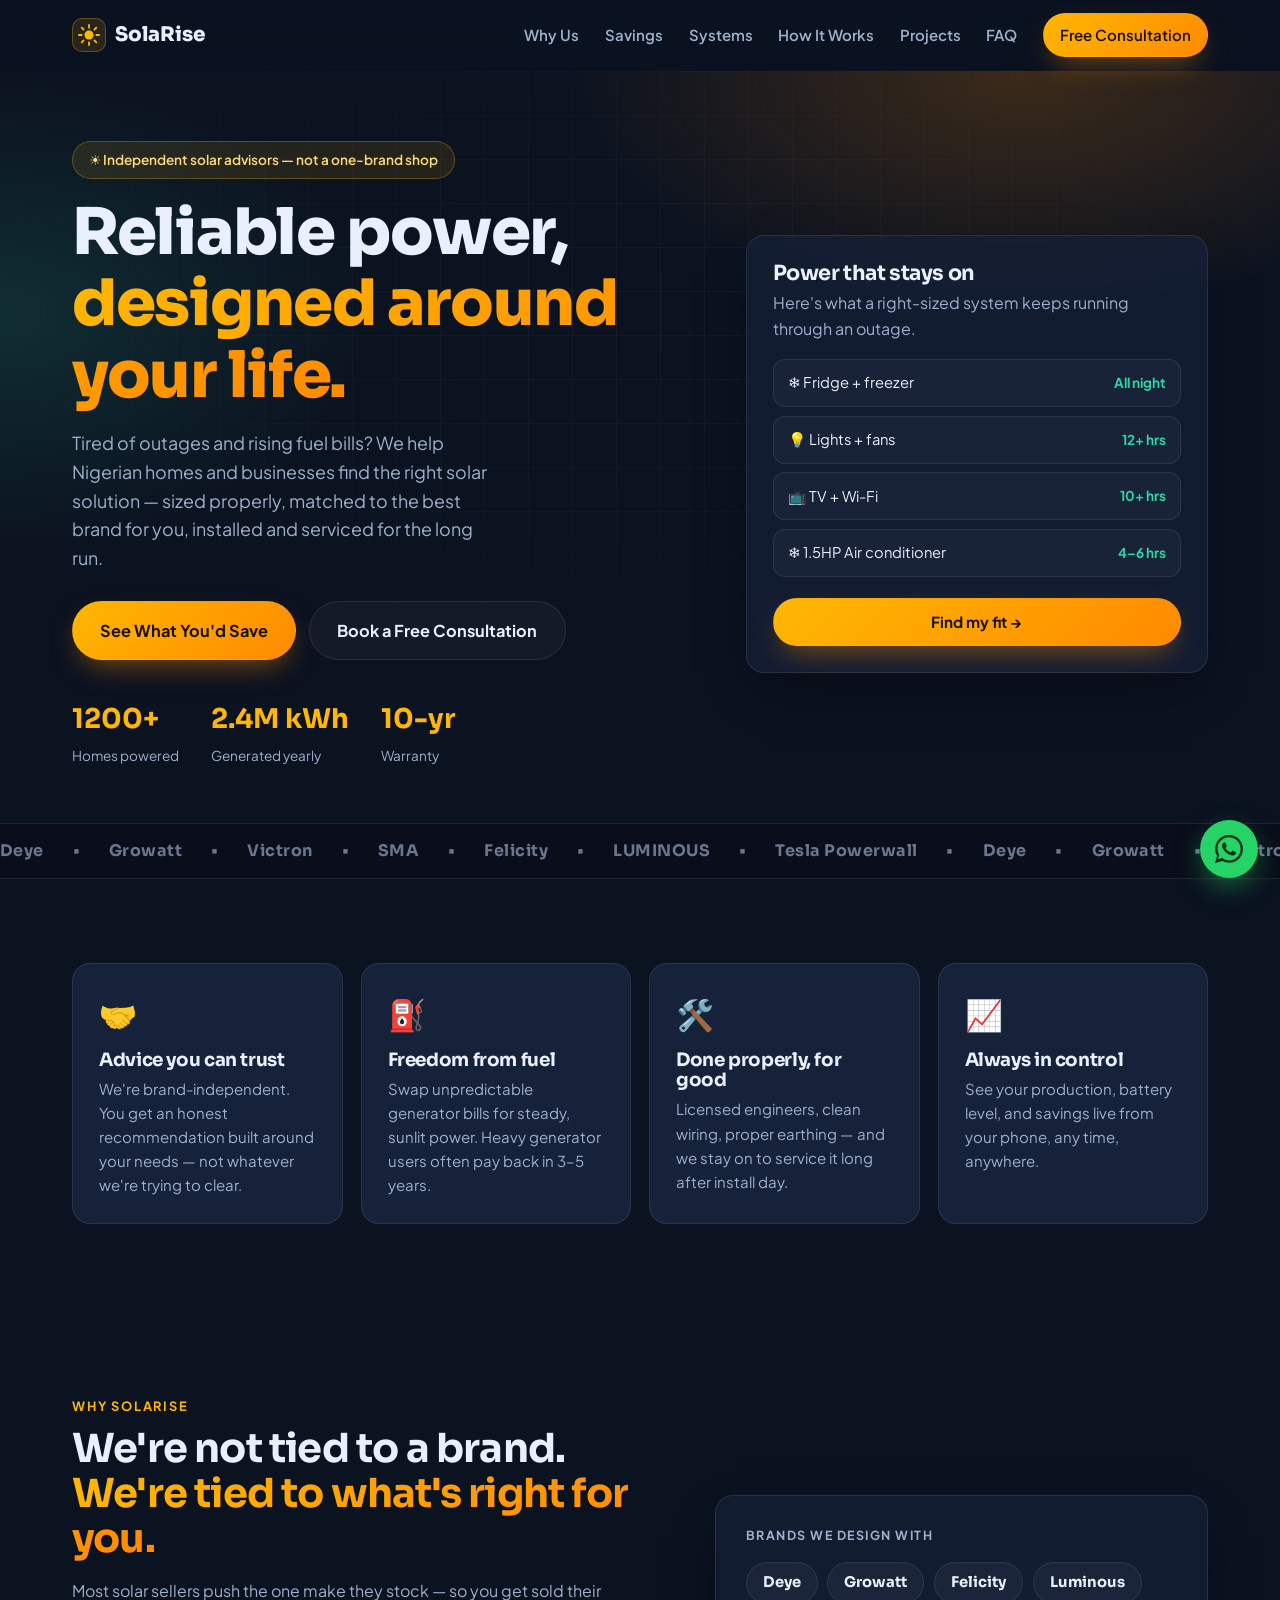
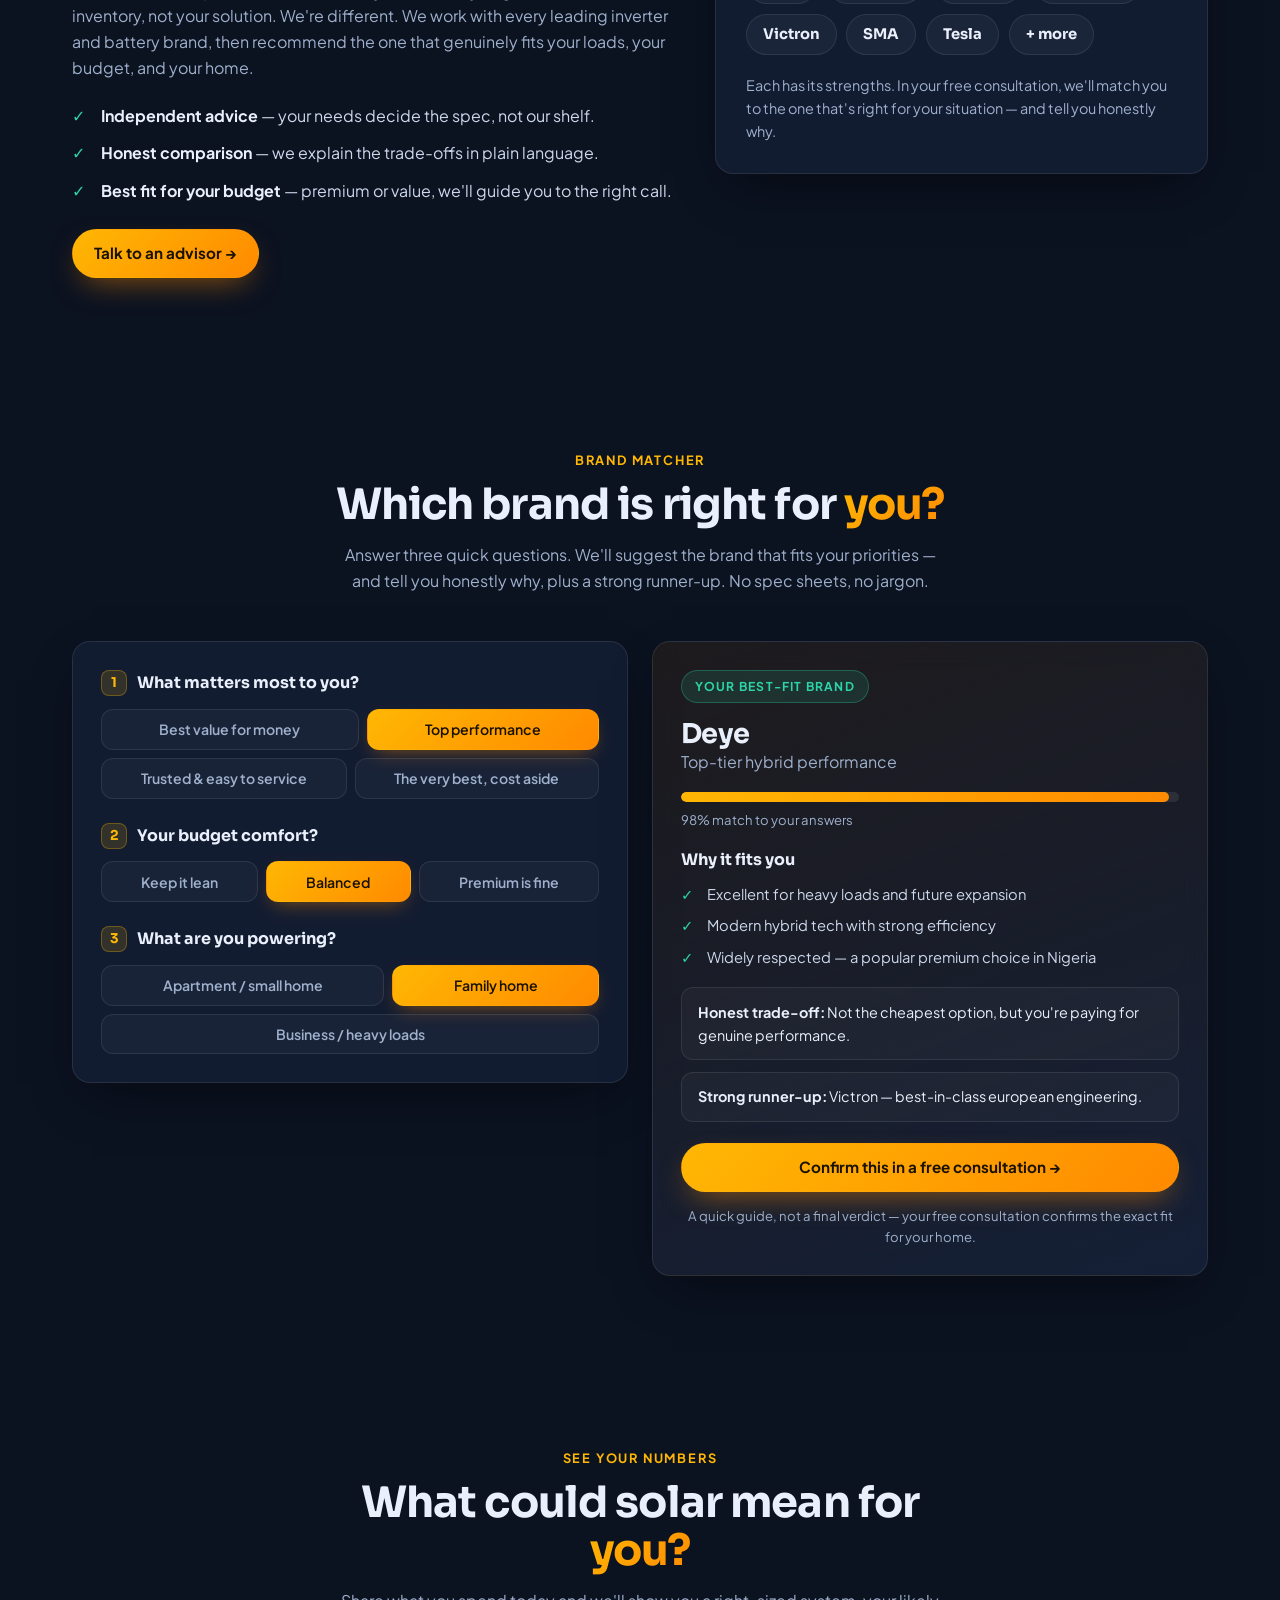
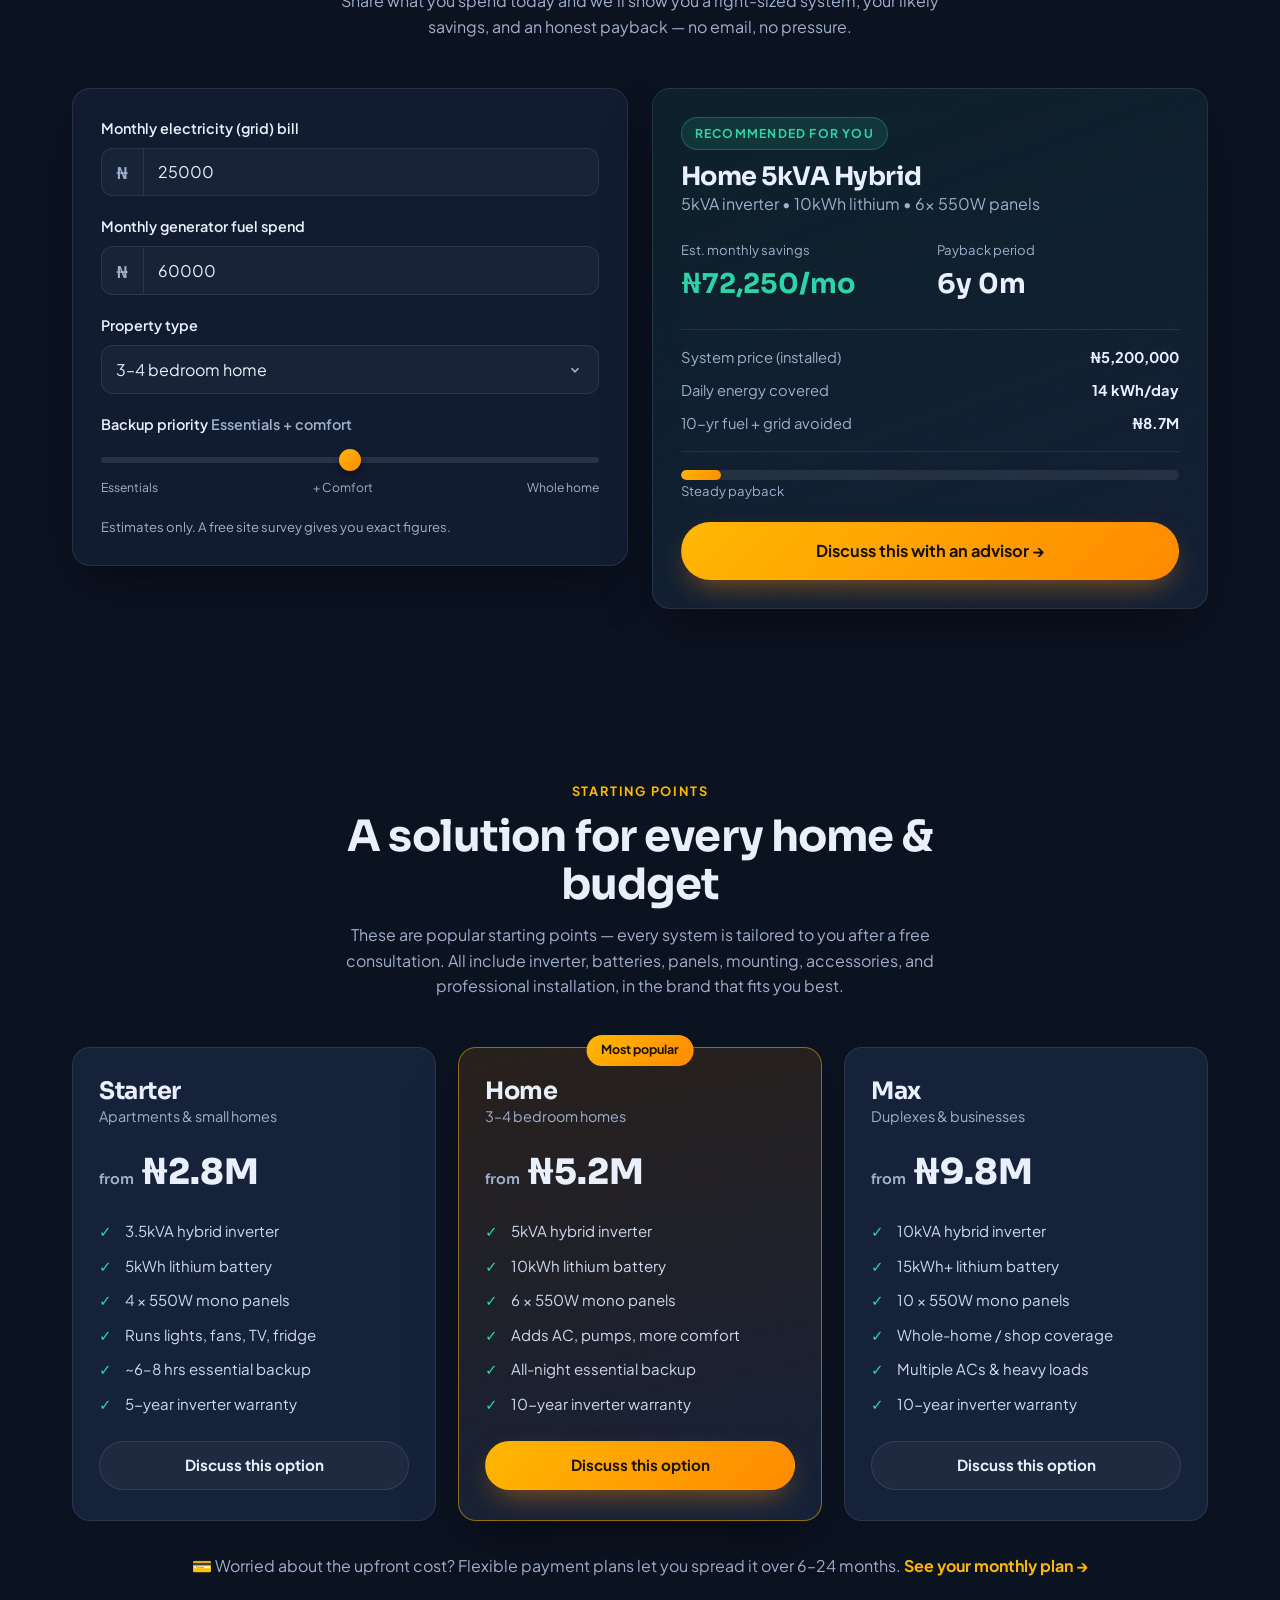
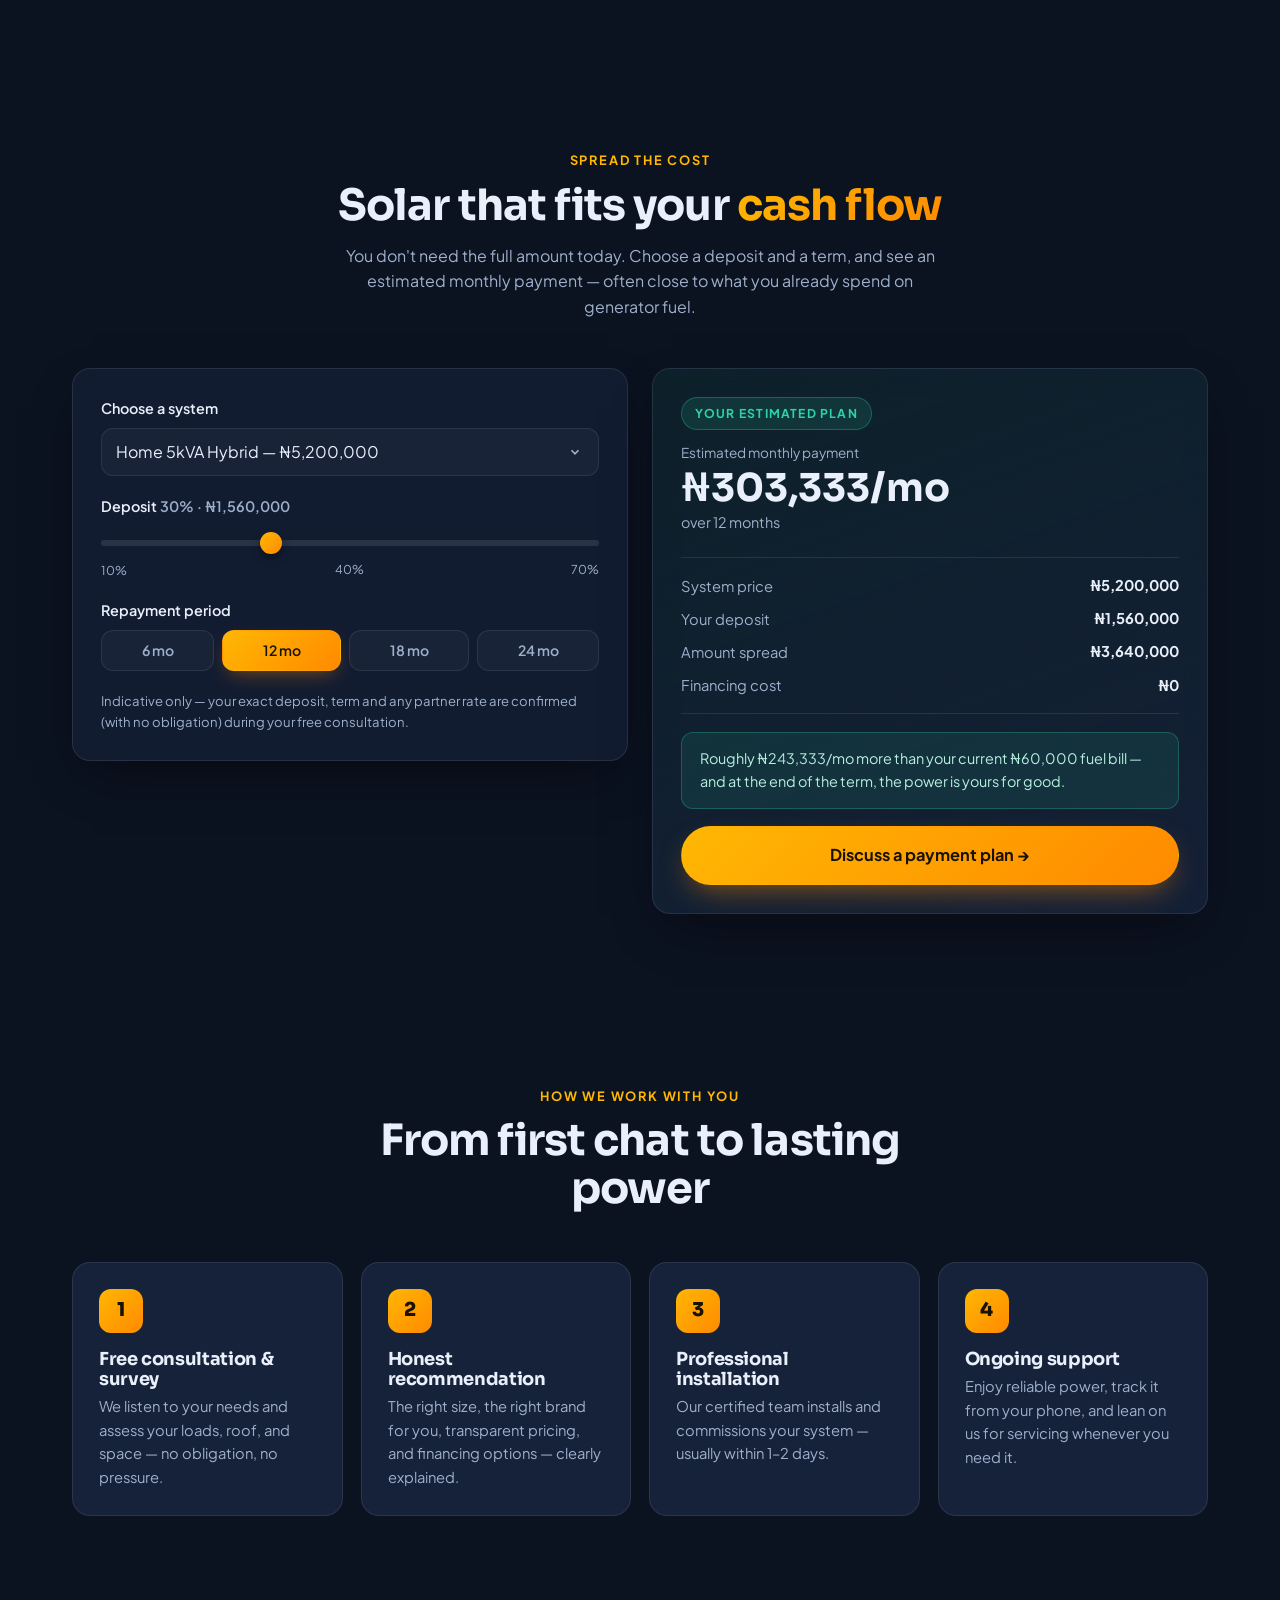
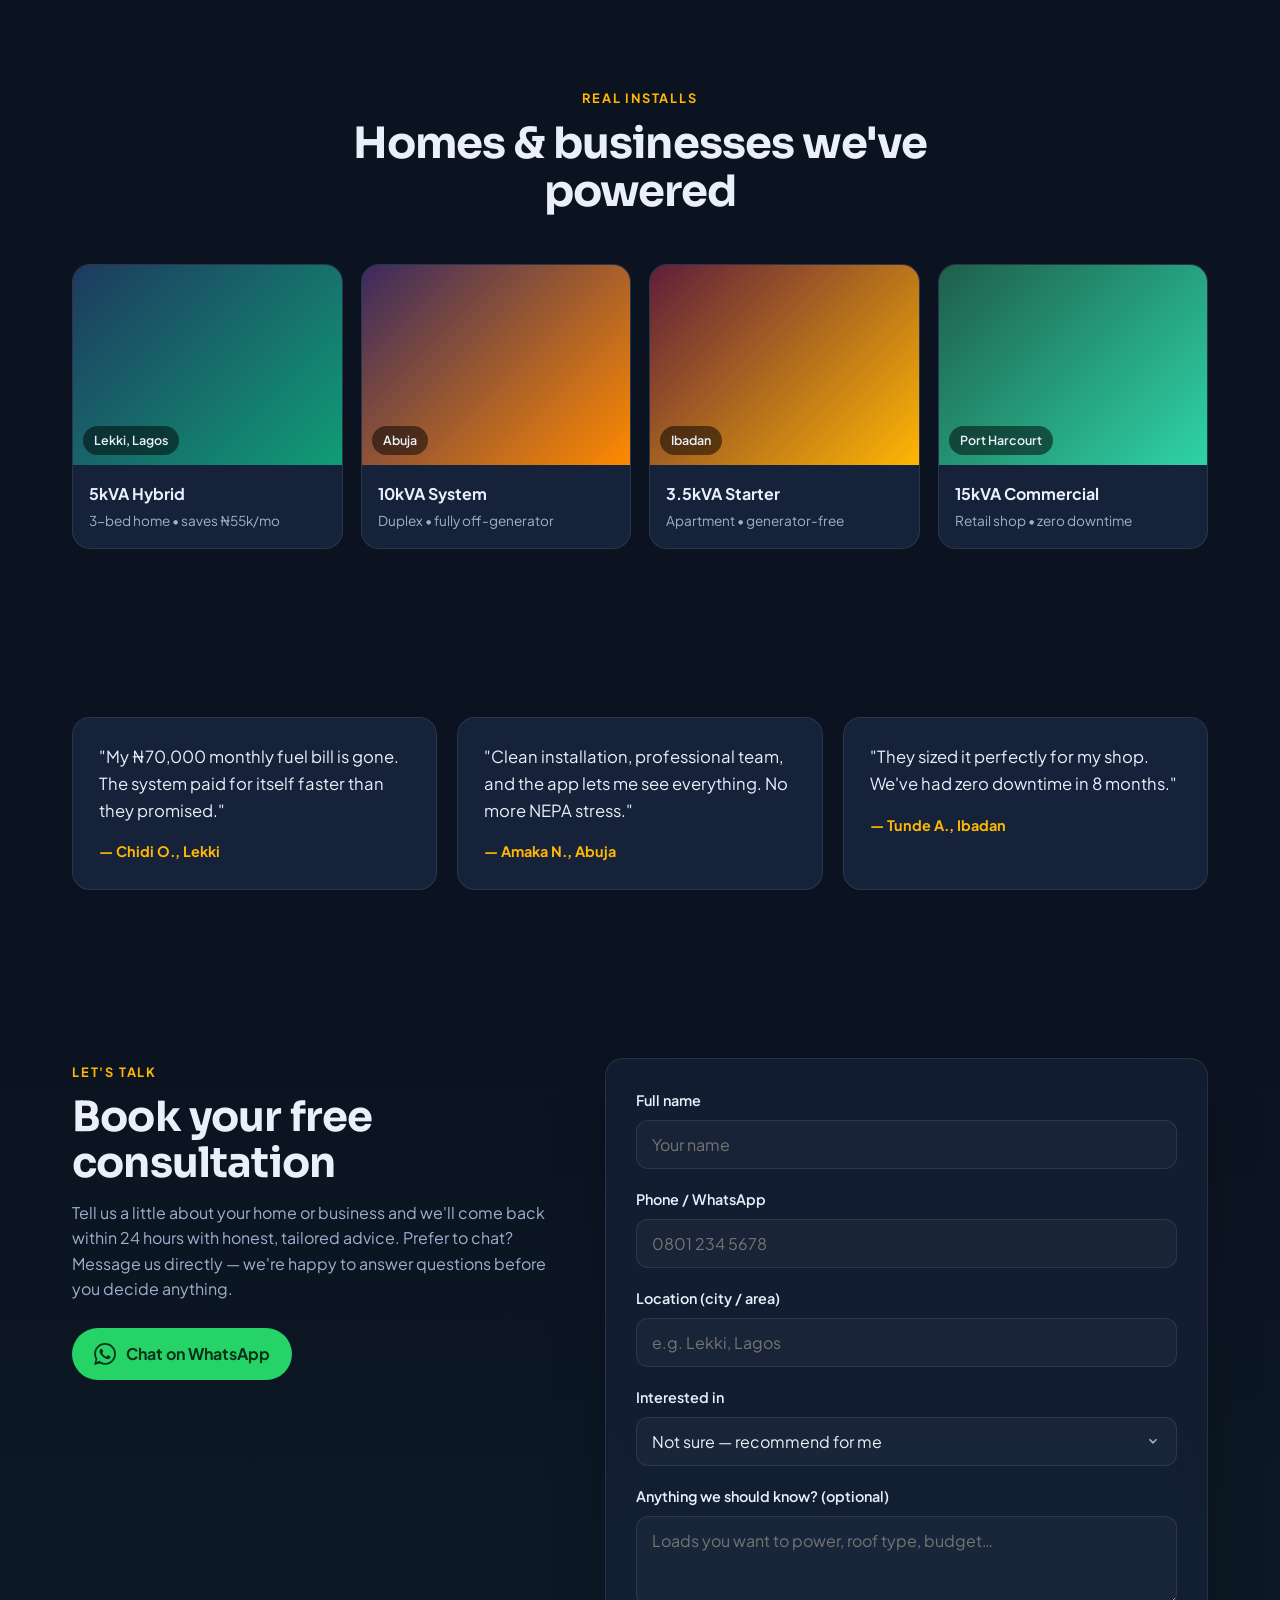
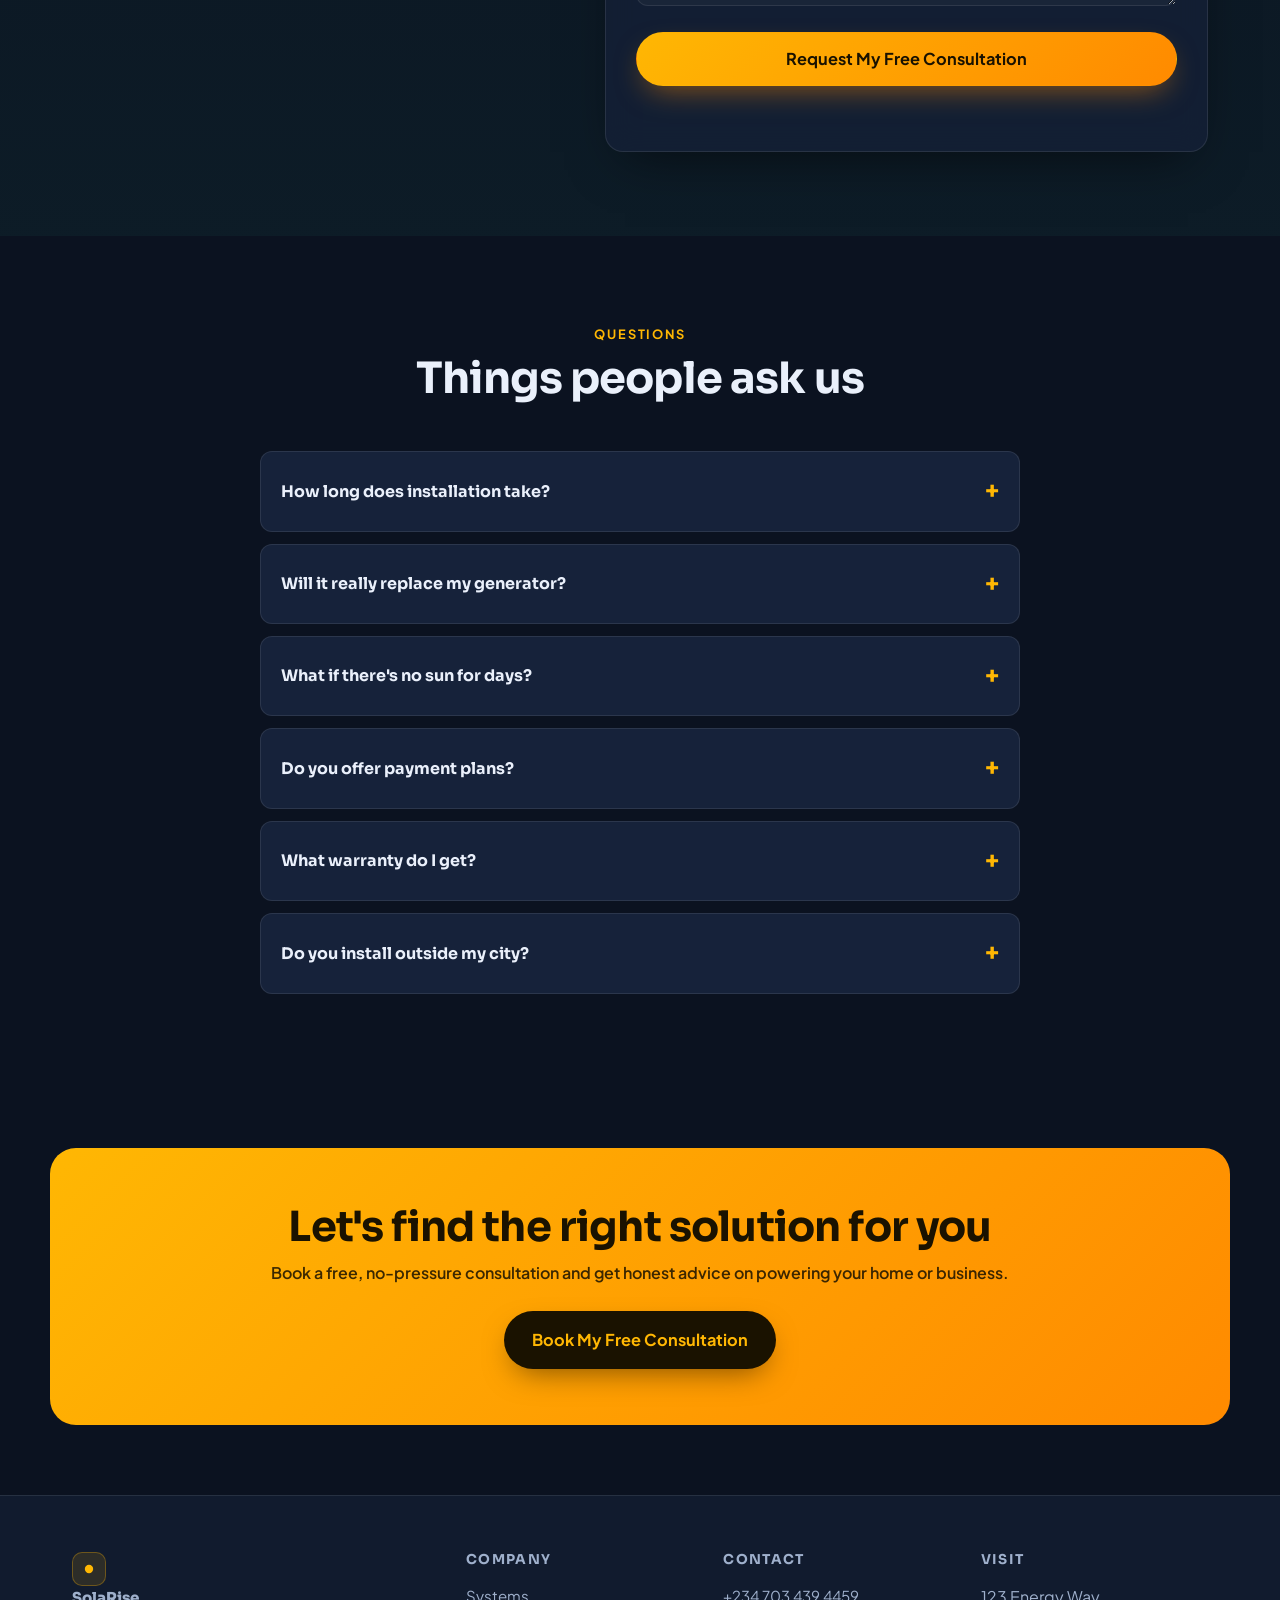
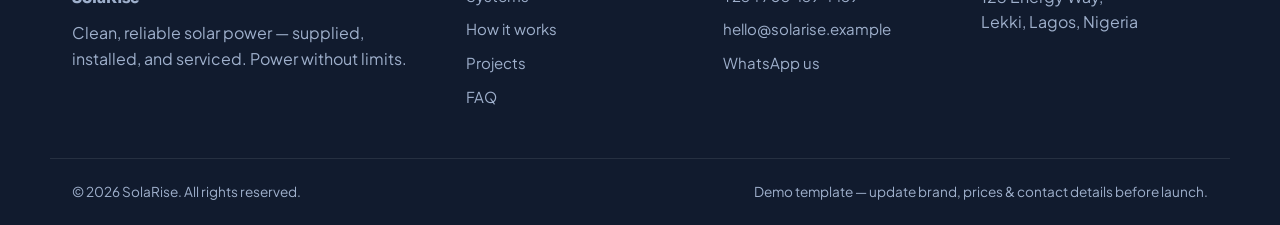
==== index.html @ ced0a7d1 "Initial commit: SolaRise solar inverter website Multi-brand advisor-style site for a Nigerian solar " ====
<!DOCTYPE html>
<html lang="en">
<head>
  <meta charset="UTF-8" />
  <meta name="viewport" content="width=device-width, initial-scale=1.0" />

  <!-- ============ SEO ============ -->
  <title>SolaRise — Solar Inverter Solutions & Installation in Nigeria</title>
  <meta name="description" content="Independent solar advisors for Nigerian homes & businesses. We match you to the right inverter brand, size it properly, install it, and service it — so you escape outages and rising fuel bills. Free consultation." />
  <meta name="keywords" content="solar inverter Nigeria, solar installation Lagos, hybrid inverter, solar for home Nigeria, generator alternative, Deye, Growatt, Felicity, solar battery Nigeria" />
  <meta name="author" content="SolaRise" />
  <meta name="robots" content="index, follow" />
  <meta name="theme-color" content="#0b1220" />
  <!-- Update this to your real domain once you deploy -->
  <link rel="canonical" href="https://solarisee.netlify.app/" />

  <!-- ============ FAVICON ============ -->
  <link rel="icon" href="assets/favicon.svg" type="image/svg+xml" />
  <link rel="apple-touch-icon" href="assets/favicon.svg" />

  <!-- ============ OPEN GRAPH (WhatsApp / Facebook / LinkedIn) ============ -->
  <meta property="og:type" content="website" />
  <meta property="og:site_name" content="SolaRise" />
  <meta property="og:title" content="SolaRise — Reliable Solar Power, Designed Around You" />
  <meta property="og:description" content="Escape outages and rising fuel bills. Independent solar advisors who match your home or business to the right inverter — installed and serviced. Book a free consultation." />
  <meta property="og:url" content="https://solarisee.netlify.app/" />
  <meta property="og:image" content="https://solarisee.netlify.app/assets/og-image.png" />
  <meta property="og:image:width" content="1200" />
  <meta property="og:image:height" content="630" />
  <meta property="og:locale" content="en_NG" />

  <!-- ============ TWITTER / X ============ -->
  <meta name="twitter:card" content="summary_large_image" />
  <meta name="twitter:title" content="SolaRise — Reliable Solar Power, Designed Around You" />
  <meta name="twitter:description" content="Independent solar advisors for Nigerian homes & businesses. The right brand, sized properly, installed and serviced." />
  <meta name="twitter:image" content="https://solarisee.netlify.app/assets/og-image.png" />

  <link rel="preconnect" href="https://fonts.googleapis.com" />
  <link rel="preconnect" href="https://fonts.gstatic.com" crossorigin />
  <link href="https://fonts.googleapis.com/css2?family=Plus+Jakarta+Sans:wght@400;500;600;700;800&family=Sora:wght@600;700;800&display=swap" rel="stylesheet" />
  <link rel="stylesheet" href="assets/styles.css" />
</head>
<body>
  <!-- ============ NAV ============ -->
  <header class="nav" id="nav">
    <div class="container nav__inner">
      <a href="#home" class="brand">
        <span class="brand__mark" aria-hidden="true">
          <svg viewBox="0 0 24 24" width="22" height="22" fill="none"><circle cx="12" cy="12" r="5" fill="#ffb703"/><g stroke="#ffb703" stroke-width="2" stroke-linecap="round"><path d="M12 1v3M12 20v3M1 12h3M20 12h3M4 4l2 2M18 18l2 2M20 4l-2 2M6 18l-2 2"/></g></svg>
        </span>
        SolaRise
      </a>
      <nav class="nav__links" id="navLinks">
        <a href="#why">Why Us</a>
        <a href="#calculator">Savings</a>
        <a href="#systems">Systems</a>
        <a href="#how">How It Works</a>
        <a href="#projects">Projects</a>
        <a href="#faq">FAQ</a>
        <a href="#quote" class="btn btn--sm btn--primary">Free Consultation</a>
      </nav>
      <button class="nav__toggle" id="navToggle" aria-label="Open menu">
        <span></span><span></span><span></span>
      </button>
    </div>
  </header>

  <!-- ============ HERO ============ -->
  <section class="hero" id="home">
    <div class="hero__bg" aria-hidden="true"></div>
    <div class="container hero__inner">
      <div class="hero__copy">
        <span class="pill">☀️ Independent solar advisors — not a one-brand shop</span>
        <h1>Reliable power, <span class="grad">designed around your life.</span></h1>
        <p class="lede">Tired of outages and rising fuel bills? We help Nigerian homes and businesses find the right solar solution — sized properly, matched to the best brand for you, installed and serviced for the long run.</p>
        <div class="hero__cta">
          <a href="#calculator" class="btn btn--primary btn--lg">See What You'd Save</a>
          <a href="#quote" class="btn btn--ghost btn--lg">Book a Free Consultation</a>
        </div>
        <div class="hero__trust">
          <div><strong data-count="1200" data-suffix="+">0</strong><span>Homes powered</span></div>
          <div><strong data-count="2.4" data-suffix="M kWh" data-decimals="1">0</strong><span>Generated yearly</span></div>
          <div><strong data-count="10" data-suffix="-yr">0</strong><span>Warranty</span></div>
        </div>
      </div>
      <div class="hero__card glass">
        <h3>Power that stays on</h3>
        <p class="muted">Here's what a right-sized system keeps running through an outage.</p>
        <div class="backup">
          <div class="backup__row"><span>❄️ Fridge + freezer</span><span class="ok">All night</span></div>
          <div class="backup__row"><span>💡 Lights + fans</span><span class="ok">12+ hrs</span></div>
          <div class="backup__row"><span>📺 TV + Wi-Fi</span><span class="ok">10+ hrs</span></div>
          <div class="backup__row"><span>❄️ 1.5HP Air conditioner</span><span class="ok">4–6 hrs</span></div>
        </div>
        <a href="#calculator" class="btn btn--primary btn--block">Find my fit →</a>
      </div>
    </div>
    <div class="marquee" aria-hidden="true">
      <div class="marquee__track">
        <span>Deye</span><span>•</span><span>Growatt</span><span>•</span><span>Victron</span><span>•</span><span>SMA</span><span>•</span><span>Felicity</span><span>•</span><span>LUMINOUS</span><span>•</span><span>Tesla Powerwall</span><span>•</span>
        <span>Deye</span><span>•</span><span>Growatt</span><span>•</span><span>Victron</span><span>•</span><span>SMA</span><span>•</span><span>Felicity</span><span>•</span><span>LUMINOUS</span><span>•</span><span>Tesla Powerwall</span><span>•</span>
      </div>
    </div>
  </section>

  <!-- ============ VALUE PROPS ============ -->
  <section class="section value">
    <div class="container grid-4">
      <div class="vcard"><div class="vcard__ic">🤝</div><h3>Advice you can trust</h3><p>We're brand-independent. You get an honest recommendation built around your needs — not whatever we're trying to clear.</p></div>
      <div class="vcard"><div class="vcard__ic">⛽</div><h3>Freedom from fuel</h3><p>Swap unpredictable generator bills for steady, sunlit power. Heavy generator users often pay back in 3–5 years.</p></div>
      <div class="vcard"><div class="vcard__ic">🛠️</div><h3>Done properly, for good</h3><p>Licensed engineers, clean wiring, proper earthing — and we stay on to service it long after install day.</p></div>
      <div class="vcard"><div class="vcard__ic">📈</div><h3>Always in control</h3><p>See your production, battery level, and savings live from your phone, any time, anywhere.</p></div>
    </div>
  </section>

  <!-- ============ MULTI-BRAND WEDGE ============ -->
  <section class="section wedge" id="why">
    <div class="container wedge__inner">
      <div class="wedge__copy">
        <span class="eyebrow">Why Solarise</span>
        <h2>We're not tied to a brand. <em>We're tied to what's right for you.</em></h2>
        <p>Most solar sellers push the one make they stock — so you get sold their inventory, not your solution. We're different. We work with every leading inverter and battery brand, then recommend the one that genuinely fits your loads, your budget, and your home.</p>
        <ul class="wedge__points">
          <li><b>Independent advice</b> — your needs decide the spec, not our shelf.</li>
          <li><b>Honest comparison</b> — we explain the trade-offs in plain language.</li>
          <li><b>Best fit for your budget</b> — premium or value, we'll guide you to the right call.</li>
        </ul>
        <a href="#quote" class="btn btn--primary">Talk to an advisor →</a>
      </div>
      <div class="wedge__brands glass">
        <p class="wedge__brands-label">Brands we design with</p>
        <div class="brand-chips">
          <span class="chip">Deye</span><span class="chip">Growatt</span><span class="chip">Felicity</span>
          <span class="chip">Luminous</span><span class="chip">Victron</span><span class="chip">SMA</span>
          <span class="chip">Tesla</span><span class="chip">+ more</span>
        </div>
        <p class="wedge__brands-note">Each has its strengths. In your free consultation, we'll match you to the one that's right for your situation — and tell you honestly why.</p>
      </div>
    </div>
  </section>

  <!-- ============ BRAND MATCHER ============ -->
  <section class="section matcher" id="matcher">
    <div class="container">
      <div class="section__head">
        <span class="eyebrow">Brand Matcher</span>
        <h2>Which brand is right for <em>you?</em></h2>
        <p>Answer three quick questions. We'll suggest the brand that fits your priorities — and tell you honestly why, plus a strong runner-up. No spec sheets, no jargon.</p>
      </div>

      <div class="matcher__grid">
        <form class="matcher__form glass" id="matcherForm">
          <div class="mq">
            <p class="mq__label"><span>1</span> What matters most to you?</p>
            <div class="mq__opts" data-q="priority">
              <button type="button" data-v="value">Best value for money</button>
              <button type="button" data-v="perf" class="is-active">Top performance</button>
              <button type="button" data-v="support">Trusted &amp; easy to service</button>
              <button type="button" data-v="premium">The very best, cost aside</button>
            </div>
          </div>

          <div class="mq">
            <p class="mq__label"><span>2</span> Your budget comfort?</p>
            <div class="mq__opts" data-q="budget">
              <button type="button" data-v="tight">Keep it lean</button>
              <button type="button" data-v="balanced" class="is-active">Balanced</button>
              <button type="button" data-v="premium">Premium is fine</button>
            </div>
          </div>

          <div class="mq">
            <p class="mq__label"><span>3</span> What are you powering?</p>
            <div class="mq__opts" data-q="use">
              <button type="button" data-v="apartment">Apartment / small home</button>
              <button type="button" data-v="home" class="is-active">Family home</button>
              <button type="button" data-v="business">Business / heavy loads</button>
            </div>
          </div>
        </form>

        <div class="matcher__result glass" id="matcherResult" aria-live="polite">
          <span class="result__pill">Your best-fit brand</span>
          <h3 id="mBrand">—</h3>
          <p class="muted" id="mTagline">—</p>

          <div class="match__meter"><div class="match__fill" id="mFill"></div></div>
          <p class="small muted" id="mMatchLabel">Match strength</p>

          <p class="match__why-h">Why it fits you</p>
          <ul class="match__why" id="mWhy"></ul>

          <div class="match__trade"><b>Honest trade-off:</b> <span id="mTrade">—</span></div>
          <div class="match__runner"><b>Strong runner-up:</b> <span id="mRunner">—</span></div>

          <a href="#quote" class="btn btn--primary btn--block" id="mCta">Confirm this in a free consultation →</a>
          <p class="small muted match__disc">A quick guide, not a final verdict — your free consultation confirms the exact fit for your home.</p>
        </div>
      </div>
    </div>
  </section>

  <!-- ============ CALCULATOR ============ -->
  <section class="section calc" id="calculator">
    <div class="container">
      <div class="section__head">
        <span class="eyebrow">See Your Numbers</span>
        <h2>What could solar mean for <em>you?</em></h2>
        <p>Share what you spend today and we'll show you a right-sized system, your likely savings, and an honest payback — no email, no pressure.</p>
      </div>

      <div class="calc__grid">
        <form class="calc__form glass" id="calcForm" novalidate>
          <div class="field">
            <label for="gridBill">Monthly electricity (grid) bill</label>
            <div class="input-money"><span>₦</span><input type="number" id="gridBill" inputmode="numeric" min="0" placeholder="25,000" value="25000" /></div>
          </div>
          <div class="field">
            <label for="fuelSpend">Monthly generator fuel spend</label>
            <div class="input-money"><span>₦</span><input type="number" id="fuelSpend" inputmode="numeric" min="0" placeholder="60,000" value="60000" /></div>
          </div>
          <div class="field">
            <label for="propType">Property type</label>
            <select id="propType">
              <option value="apartment">Apartment / Small home</option>
              <option value="house" selected>3–4 bedroom home</option>
              <option value="large">Large home / Duplex</option>
              <option value="business">Shop / Small business</option>
            </select>
          </div>
          <div class="field">
            <label for="backup">Backup priority <span class="muted" id="backupVal">Essentials + comfort</span></label>
            <input type="range" id="backup" min="1" max="3" value="2" step="1" />
            <div class="range-labels"><span>Essentials</span><span>+ Comfort</span><span>Whole home</span></div>
          </div>
          <p class="calc__note">Estimates only. A free site survey gives you exact figures.</p>
        </form>

        <div class="calc__result glass" id="calcResult" aria-live="polite">
          <div class="result__pill">Recommended for you</div>
          <h3 id="resName">Home 5kVA Hybrid</h3>
          <p class="muted" id="resSpec">5kVA inverter • 10kWh lithium • 6× 550W panels</p>

          <div class="result__big">
            <div>
              <span class="label">Est. monthly savings</span>
              <strong class="save" id="resSavings">₦0</strong>
            </div>
            <div>
              <span class="label">Payback period</span>
              <strong id="resPayback">—</strong>
            </div>
          </div>

          <div class="result__rows">
            <div><span>System price (installed)</span><b id="resPrice">₦0</b></div>
            <div><span>Daily energy covered</span><b id="resEnergy">0 kWh</b></div>
            <div><span>10-yr fuel + grid avoided</span><b id="resLifetime">₦0</b></div>
          </div>

          <div class="result__bar"><div class="result__fill" id="resBar"></div></div>
          <p class="muted small" id="resBarLabel">Payback timeline</p>

          <a href="#quote" class="btn btn--primary btn--block btn--lg" id="resCta">Discuss this with an advisor →</a>
        </div>
      </div>
    </div>
  </section>

  <!-- ============ SYSTEMS / PRODUCTS ============ -->
  <section class="section systems" id="systems">
    <div class="container">
      <div class="section__head">
        <span class="eyebrow">Starting Points</span>
        <h2>A solution for every home & budget</h2>
        <p>These are popular starting points — every system is tailored to you after a free consultation. All include inverter, batteries, panels, mounting, accessories, and professional installation, in the brand that fits you best.</p>
      </div>

      <div class="plans">
        <article class="plan">
          <h3>Starter</h3>
          <p class="plan__for">Apartments & small homes</p>
          <div class="plan__price"><span>from</span> ₦2.8M</div>
          <ul>
            <li>3.5kVA hybrid inverter</li>
            <li>5kWh lithium battery</li>
            <li>4 × 550W mono panels</li>
            <li>Runs lights, fans, TV, fridge</li>
            <li>~6–8 hrs essential backup</li>
            <li>5-year inverter warranty</li>
          </ul>
          <a href="#quote" class="btn btn--ghost btn--block">Discuss this option</a>
        </article>

        <article class="plan plan--featured">
          <span class="plan__tag">Most popular</span>
          <h3>Home</h3>
          <p class="plan__for">3–4 bedroom homes</p>
          <div class="plan__price"><span>from</span> ₦5.2M</div>
          <ul>
            <li>5kVA hybrid inverter</li>
            <li>10kWh lithium battery</li>
            <li>6 × 550W mono panels</li>
            <li>Adds AC, pumps, more comfort</li>
            <li>All-night essential backup</li>
            <li>10-year inverter warranty</li>
          </ul>
          <a href="#quote" class="btn btn--primary btn--block">Discuss this option</a>
        </article>

        <article class="plan">
          <h3>Max</h3>
          <p class="plan__for">Duplexes & businesses</p>
          <div class="plan__price"><span>from</span> ₦9.8M</div>
          <ul>
            <li>10kVA hybrid inverter</li>
            <li>15kWh+ lithium battery</li>
            <li>10 × 550W mono panels</li>
            <li>Whole-home / shop coverage</li>
            <li>Multiple ACs & heavy loads</li>
            <li>10-year inverter warranty</li>
          </ul>
          <a href="#quote" class="btn btn--ghost btn--block">Discuss this option</a>
        </article>
      </div>
      <p class="systems__finance">💳 Worried about the upfront cost? Flexible payment plans let you spread it over 6–24 months. <a href="#financing">See your monthly plan →</a></p>
    </div>
  </section>

  <!-- ============ FINANCING ============ -->
  <section class="section financing" id="financing">
    <div class="container">
      <div class="section__head">
        <span class="eyebrow">Spread The Cost</span>
        <h2>Solar that fits your <em>cash flow</em></h2>
        <p>You don't need the full amount today. Choose a deposit and a term, and see an estimated monthly payment — often close to what you already spend on generator fuel.</p>
      </div>

      <div class="fin__grid">
        <form class="fin__form glass" id="finForm">
          <div class="field">
            <label for="finSystem">Choose a system</label>
            <select id="finSystem"></select>
          </div>

          <div class="field">
            <label for="finDown">Deposit <span class="muted" id="finDownVal">30% · ₦0</span></label>
            <input type="range" id="finDown" min="10" max="70" value="30" step="5" />
            <div class="range-labels"><span>10%</span><span>40%</span><span>70%</span></div>
          </div>

          <div class="field">
            <label>Repayment period</label>
            <div class="mq__opts" id="finTenure" data-q="tenure">
              <button type="button" data-v="6">6 mo</button>
              <button type="button" data-v="12" class="is-active">12 mo</button>
              <button type="button" data-v="18">18 mo</button>
              <button type="button" data-v="24">24 mo</button>
            </div>
          </div>

          <p class="calc__note">Indicative only — your exact deposit, term and any partner rate are confirmed (with no obligation) during your free consultation.</p>
        </form>

        <div class="fin__result glass" id="finResult" aria-live="polite">
          <div class="result__pill">Your estimated plan</div>
          <div class="fin__big">
            <span class="label">Estimated monthly payment</span>
            <strong class="save" id="finMonthly">₦0</strong>
            <span class="muted" id="finTerm">over 12 months</span>
          </div>

          <div class="result__rows">
            <div><span>System price</span><b id="finPrice">₦0</b></div>
            <div><span>Your deposit</span><b id="finDeposit">₦0</b></div>
            <div><span>Amount spread</span><b id="finSpread">₦0</b></div>
            <div id="finInterestRow" hidden><span>Financing cost</span><b id="finInterest">₦0</b></div>
          </div>

          <div class="fin__compare" id="finCompare">Many customers find this is close to their current generator-fuel bill.</div>

          <a href="#quote" class="btn btn--primary btn--block btn--lg">Discuss a payment plan →</a>
        </div>
      </div>
    </div>
  </section>

  <!-- ============ HOW IT WORKS ============ -->
  <section class="section how" id="how">
    <div class="container">
      <div class="section__head">
        <span class="eyebrow">How We Work With You</span>
        <h2>From first chat to lasting power</h2>
      </div>
      <div class="steps">
        <div class="step"><span class="step__n">1</span><h3>Free consultation & survey</h3><p>We listen to your needs and assess your loads, roof, and space — no obligation, no pressure.</p></div>
        <div class="step"><span class="step__n">2</span><h3>Honest recommendation</h3><p>The right size, the right brand for you, transparent pricing, and financing options — clearly explained.</p></div>
        <div class="step"><span class="step__n">3</span><h3>Professional installation</h3><p>Our certified team installs and commissions your system — usually within 1–2 days.</p></div>
        <div class="step"><span class="step__n">4</span><h3>Ongoing support</h3><p>Enjoy reliable power, track it from your phone, and lean on us for servicing whenever you need it.</p></div>
      </div>
    </div>
  </section>

  <!-- ============ PROJECTS ============ -->
  <section class="section projects" id="projects">
    <div class="container">
      <div class="section__head">
        <span class="eyebrow">Real Installs</span>
        <h2>Homes & businesses we've powered</h2>
      </div>
      <div class="proj-grid">
        <figure class="proj"><div class="proj__img" data-label="Lekki, Lagos"></div><figcaption><b>5kVA Hybrid</b><span>3-bed home • saves ₦55k/mo</span></figcaption></figure>
        <figure class="proj"><div class="proj__img proj__img--2" data-label="Abuja"></div><figcaption><b>10kVA System</b><span>Duplex • fully off-generator</span></figcaption></figure>
        <figure class="proj"><div class="proj__img proj__img--3" data-label="Ibadan"></div><figcaption><b>3.5kVA Starter</b><span>Apartment • generator-free</span></figcaption></figure>
        <figure class="proj"><div class="proj__img proj__img--4" data-label="Port Harcourt"></div><figcaption><b>15kVA Commercial</b><span>Retail shop • zero downtime</span></figcaption></figure>
      </div>
    </div>
  </section>

  <!-- ============ TESTIMONIALS ============ -->
  <section class="section testi">
    <div class="container">
      <div class="testi__grid">
        <blockquote><p>"My ₦70,000 monthly fuel bill is gone. The system paid for itself faster than they promised."</p><footer>— Chidi O., Lekki</footer></blockquote>
        <blockquote><p>"Clean installation, professional team, and the app lets me see everything. No more NEPA stress."</p><footer>— Amaka N., Abuja</footer></blockquote>
        <blockquote><p>"They sized it perfectly for my shop. We've had zero downtime in 8 months."</p><footer>— Tunde A., Ibadan</footer></blockquote>
      </div>
    </div>
  </section>

  <!-- ============ QUOTE / LEAD FORM ============ -->
  <section class="section quote" id="quote">
    <div class="container quote__inner">
      <div class="quote__copy">
        <span class="eyebrow">Let's Talk</span>
        <h2>Book your free consultation</h2>
        <p>Tell us a little about your home or business and we'll come back within 24 hours with honest, tailored advice. Prefer to chat? Message us directly — we're happy to answer questions before you decide anything.</p>
        <a class="wa" id="waLink" href="#" target="_blank" rel="noopener">
          <svg viewBox="0 0 24 24" width="22" height="22" fill="currentColor"><path d="M.057 24l1.687-6.163a11.867 11.867 0 01-1.587-5.945C.16 5.335 5.495 0 12.05 0a11.82 11.82 0 018.413 3.488 11.82 11.82 0 013.48 8.414c-.003 6.557-5.338 11.892-11.893 11.892a11.9 11.9 0 01-5.688-1.448L.057 24zm6.597-3.807c1.676.995 3.276 1.591 5.392 1.592 5.448 0 9.886-4.434 9.889-9.885.002-5.462-4.415-9.89-9.881-9.892-5.452 0-9.887 4.434-9.889 9.884a9.86 9.86 0 001.515 5.26l-.999 3.648 3.984-1.607zm11.387-5.464c-.074-.124-.272-.198-.57-.347-.297-.149-1.758-.868-2.031-.967-.272-.099-.47-.149-.669.149-.198.297-.768.967-.941 1.165-.173.198-.347.223-.644.074-.297-.149-1.255-.462-2.39-1.475-.883-.788-1.48-1.761-1.653-2.059-.173-.297-.018-.458.13-.606.134-.133.297-.347.446-.521.151-.172.2-.296.3-.495.099-.198.05-.372-.025-.521-.075-.148-.669-1.611-.916-2.206-.242-.579-.487-.501-.669-.51l-.57-.01c-.198 0-.52.074-.792.372s-1.04 1.016-1.04 2.479 1.065 2.876 1.213 3.074c.149.198 2.095 3.2 5.076 4.487.709.306 1.263.489 1.694.626.712.226 1.36.194 1.872.118.571-.085 1.758-.719 2.006-1.413.248-.695.248-1.29.173-1.414z"/></svg>
          Chat on WhatsApp
        </a>
      </div>

      <form class="quote__form glass" id="quoteForm">
        <div class="field"><label for="qName">Full name</label><input type="text" id="qName" required placeholder="Your name" /></div>
        <div class="field"><label for="qPhone">Phone / WhatsApp</label><input type="tel" id="qPhone" required placeholder="0801 234 5678" /></div>
        <div class="field"><label for="qLocation">Location (city / area)</label><input type="text" id="qLocation" required placeholder="e.g. Lekki, Lagos" /></div>
        <div class="field"><label for="qSystem">Interested in</label>
          <select id="qSystem">
            <option>Not sure — recommend for me</option>
            <option>Starter (3.5kVA)</option>
            <option>Home (5kVA)</option>
            <option>Max (10kVA)</option>
            <option>Commercial / Business</option>
          </select>
        </div>
        <div class="field"><label for="qMsg">Anything we should know? (optional)</label><textarea id="qMsg" rows="3" placeholder="Loads you want to power, roof type, budget…"></textarea></div>
        <div class="hp" aria-hidden="true"><label for="qCompany">Company (leave blank)</label><input type="text" id="qCompany" name="_gotcha" tabindex="-1" autocomplete="off" /></div>
        <button type="submit" class="btn btn--primary btn--block btn--lg">Request My Free Consultation</button>
        <p class="form__status" id="formStatus" role="status"></p>
      </form>
    </div>
  </section>

  <!-- ============ FAQ ============ -->
  <section class="section faq" id="faq">
    <div class="container">
      <div class="section__head"><span class="eyebrow">Questions</span><h2>Things people ask us</h2></div>
      <div class="acc">
        <details><summary>How long does installation take?</summary><p>Most residential systems are installed and commissioned within 1–2 days after the survey and payment confirmation.</p></details>
        <details><summary>Will it really replace my generator?</summary><p>Yes. A correctly sized hybrid system runs your home day and night, charging batteries from the sun and topping up from grid when needed — no fuel required.</p></details>
        <details><summary>What if there's no sun for days?</summary><p>Hybrid inverters can also charge batteries from the grid, so you stay powered even during extended cloudy periods.</p></details>
        <details><summary>Do you offer payment plans?</summary><p>Yes — we offer flexible plans from 6 to 24 months. Ask during your survey and we'll tailor one to your budget.</p></details>
        <details><summary>What warranty do I get?</summary><p>Up to 10 years on inverters, 5–10 years on lithium batteries, and 25-year performance warranty on panels, depending on package.</p></details>
        <details><summary>Do you install outside my city?</summary><p>We cover major cities nationwide and can arrange installs in surrounding areas. Send your location and we'll confirm.</p></details>
      </div>
    </div>
  </section>

  <!-- ============ CTA BANNER ============ -->
  <section class="cta-banner">
    <div class="container cta-banner__inner">
      <h2>Let's find the right solution for you</h2>
      <p>Book a free, no-pressure consultation and get honest advice on powering your home or business.</p>
      <a href="#quote" class="btn btn--primary btn--lg">Book My Free Consultation</a>
    </div>
  </section>

  <!-- ============ FOOTER ============ -->
  <footer class="footer">
    <div class="container footer__grid">
      <div>
        <a href="#home" class="brand brand--footer">
          <span class="brand__mark"><svg viewBox="0 0 24 24" width="20" height="20" fill="none"><circle cx="12" cy="12" r="5" fill="#ffb703"/></svg></span>
          SolaRise
        </a>
        <p class="muted">Clean, reliable solar power — supplied, installed, and serviced. Power without limits.</p>
      </div>
      <div><h4>Company</h4><a href="#systems">Systems</a><a href="#how">How it works</a><a href="#projects">Projects</a><a href="#faq">FAQ</a></div>
      <div><h4>Contact</h4><a href="tel:+2347034394459">+234 703 439 4459</a><a href="mailto:hello@solarise.example">hello@solarise.example</a><a id="waFooter" href="#" target="_blank" rel="noopener">WhatsApp us</a></div>
      <div><h4>Visit</h4><p class="muted">123 Energy Way,<br/>Lekki, Lagos, Nigeria</p></div>
    </div>
    <div class="container footer__bottom"><span>© <span id="year"></span> SolaRise. All rights reserved.</span><span class="muted">Demo template — update brand, prices & contact details before launch.</span></div>
  </footer>

  <!-- Floating WhatsApp -->
  <a class="wa-float" id="waFloat" href="#" target="_blank" rel="noopener" aria-label="Chat on WhatsApp">
    <svg viewBox="0 0 24 24" width="28" height="28" fill="currentColor"><path d="M.057 24l1.687-6.163a11.867 11.867 0 01-1.587-5.945C.16 5.335 5.495 0 12.05 0a11.82 11.82 0 018.413 3.488 11.82 11.82 0 013.48 8.414c-.003 6.557-5.338 11.892-11.893 11.892a11.9 11.9 0 01-5.688-1.448L.057 24zm6.597-3.807c1.676.995 3.276 1.591 5.392 1.592 5.448 0 9.886-4.434 9.889-9.885.002-5.462-4.415-9.89-9.881-9.892-5.452 0-9.887 4.434-9.889 9.884a9.86 9.86 0 001.515 5.26l-.999 3.648 3.984-1.607zm11.387-5.464c-.074-.124-.272-.198-.57-.347-.297-.149-1.758-.868-2.031-.967-.272-.099-.47-.149-.669.149-.198.297-.768.967-.941 1.165-.173.198-.347.223-.644.074-.297-.149-1.255-.462-2.39-1.475-.883-.788-1.48-1.761-1.653-2.059-.173-.297-.018-.458.13-.606.134-.133.297-.347.446-.521.151-.172.2-.296.3-.495.099-.198.05-.372-.025-.521-.075-.148-.669-1.611-.916-2.206-.242-.579-.487-.501-.669-.51l-.57-.01c-.198 0-.52.074-.792.372s-1.04 1.016-1.04 2.479 1.065 2.876 1.213 3.074c.149.198 2.095 3.2 5.076 4.487.709.306 1.263.489 1.694.626.712.226 1.36.194 1.872.118.571-.085 1.758-.719 2.006-1.413.248-.695.248-1.29.173-1.414z"/></svg>
  </a>

  <script src="assets/script.js"></script>
</body>
</html>
---- assets/styles.css ----
/* ============ TOKENS ============ */
:root {
  --navy: #0b1220;
  --navy-2: #111b2e;
  --card: #16223a;
  --ink: #eaf0fb;
  --muted: #9fb0cc;
  --line: rgba(255,255,255,.09);
  --amber: #ffb703;
  --amber-2: #ff8a00;
  --green: #2dd4a7;
  --green-deep: #0f9d76;
  --radius: 18px;
  --radius-sm: 12px;
  --shadow: 0 20px 50px -20px rgba(0,0,0,.6);
  --maxw: 1180px;
  --grad-warm: linear-gradient(135deg, var(--amber) 0%, var(--amber-2) 100%);
  --grad-cool: linear-gradient(135deg, var(--green) 0%, var(--green-deep) 100%);
  --font: "Plus Jakarta Sans", system-ui, -apple-system, sans-serif;
  --display: "Sora", var(--font);
}

* { box-sizing: border-box; margin: 0; padding: 0; }
html { scroll-behavior: smooth; }
body {
  font-family: var(--font);
  background: var(--navy);
  color: var(--ink);
  line-height: 1.6;
  -webkit-font-smoothing: antialiased;
  overflow-x: hidden;
}
a { color: inherit; text-decoration: none; }
img { max-width: 100%; display: block; }
.container { width: 100%; max-width: var(--maxw); margin: 0 auto; padding: 0 22px; }
.muted { color: var(--muted); }
.small { font-size: .82rem; }
.grad { background: var(--grad-warm); -webkit-background-clip: text; background-clip: text; color: transparent; }
.glass { background: rgba(22,34,58,.7); border: 1px solid var(--line); backdrop-filter: blur(14px); }

h1, h2, h3, h4 { font-family: var(--display); line-height: 1.12; letter-spacing: -.02em; }

/* ============ BUTTONS ============ */
.btn {
  display: inline-flex; align-items: center; justify-content: center; gap: .5rem;
  font-weight: 700; font-family: var(--font); cursor: pointer;
  border: 1px solid transparent; border-radius: 999px;
  padding: .7rem 1.3rem; font-size: .95rem; transition: transform .15s ease, box-shadow .2s ease, background .2s ease;
}
.btn:hover { transform: translateY(-2px); }
.btn--primary { background: var(--grad-warm); color: #1a1200; box-shadow: 0 12px 30px -10px rgba(255,138,0,.55); }
.btn--ghost { background: rgba(255,255,255,.04); color: var(--ink); border-color: var(--line); }
.btn--ghost:hover { background: rgba(255,255,255,.08); }
.btn--lg { padding: .95rem 1.7rem; font-size: 1.02rem; }
.btn--sm { padding: .55rem 1rem; font-size: .88rem; }
.btn--block { width: 100%; }

/* ============ NAV ============ */
.nav { position: sticky; top: 0; z-index: 50; background: rgba(11,18,32,.72); backdrop-filter: blur(14px); border-bottom: 1px solid transparent; transition: border-color .3s, background .3s; }
.nav.scrolled { border-color: var(--line); background: rgba(11,18,32,.92); }
.nav__inner { display: flex; align-items: center; justify-content: space-between; height: 70px; }
.brand { display: flex; align-items: center; gap: .55rem; font-family: var(--display); font-weight: 800; font-size: 1.25rem; }
.brand__mark { display: grid; place-items: center; width: 34px; height: 34px; border-radius: 10px; background: rgba(255,183,3,.12); border: 1px solid rgba(255,183,3,.3); }
.nav__links { display: flex; align-items: center; gap: 1.6rem; }
.nav__links a { font-weight: 600; font-size: .94rem; color: var(--muted); transition: color .2s; }
.nav__links a:hover { color: var(--ink); }
.nav__links a.btn { color: #1a1200; }
.nav__toggle { display: none; flex-direction: column; gap: 5px; background: none; border: 0; cursor: pointer; padding: 8px; }
.nav__toggle span { width: 24px; height: 2px; background: var(--ink); border-radius: 2px; transition: .25s; }
.nav__toggle.open span:nth-child(1) { transform: translateY(7px) rotate(45deg); }
.nav__toggle.open span:nth-child(2) { opacity: 0; }
.nav__toggle.open span:nth-child(3) { transform: translateY(-7px) rotate(-45deg); }

/* ============ HERO ============ */
.hero { position: relative; padding: 70px 0 0; overflow: hidden; }
.hero__bg { position: absolute; inset: 0; z-index: 0;
  background:
    radial-gradient(60% 50% at 80% 0%, rgba(255,138,0,.20), transparent 60%),
    radial-gradient(50% 50% at 0% 30%, rgba(45,212,167,.14), transparent 60%),
    var(--navy);
}
.hero__bg::after { content: ""; position: absolute; inset: 0; background-image: linear-gradient(var(--line) 1px, transparent 1px), linear-gradient(90deg, var(--line) 1px, transparent 1px); background-size: 44px 44px; mask: radial-gradient(70% 60% at 50% 30%, #000, transparent 75%); opacity: .5; }
.hero__inner { position: relative; z-index: 1; display: grid; grid-template-columns: 1.15fr .85fr; gap: 48px; align-items: center; padding-bottom: 56px; }
.pill { display: inline-block; padding: .45rem 1rem; border-radius: 999px; background: rgba(255,183,3,.1); border: 1px solid rgba(255,183,3,.28); color: #ffd87a; font-weight: 600; font-size: .85rem; margin-bottom: 1.1rem; }
.hero h1 { font-size: clamp(2.3rem, 5.2vw, 4rem); font-weight: 800; }
.lede { font-size: 1.12rem; color: var(--muted); margin: 1.1rem 0 1.8rem; max-width: 33ch; }
.hero__cta { display: flex; gap: .8rem; flex-wrap: wrap; }
.hero__trust { display: flex; gap: 2rem; margin-top: 2.4rem; flex-wrap: wrap; }
.hero__trust strong { display: block; font-family: var(--display); font-size: 1.7rem; color: var(--amber); }
.hero__trust span { font-size: .85rem; color: var(--muted); }

.hero__card { border-radius: var(--radius); padding: 26px; box-shadow: var(--shadow); }
.hero__card h3 { font-size: 1.3rem; }
.hero__card > p { margin: .3rem 0 1.1rem; }
.backup { display: grid; gap: .55rem; margin-bottom: 1.3rem; }
.backup__row { display: flex; justify-content: space-between; align-items: center; padding: .7rem .9rem; border-radius: var(--radius-sm); background: rgba(255,255,255,.03); border: 1px solid var(--line); font-size: .92rem; }
.backup__row .ok { color: var(--green); font-weight: 700; font-size: .85rem; }

.marquee { position: relative; z-index: 1; overflow: hidden; border-top: 1px solid var(--line); border-bottom: 1px solid var(--line); padding: 14px 0; background: rgba(0,0,0,.2); }
.marquee__track { display: flex; gap: 1.8rem; white-space: nowrap; width: max-content; animation: scroll 26s linear infinite; }
.marquee__track span { font-family: var(--display); font-weight: 700; color: var(--muted); opacity: .65; letter-spacing: .03em; }
@keyframes scroll { to { transform: translateX(-50%); } }

/* ============ SECTIONS ============ */
.section { padding: 84px 0; }
.section__head { text-align: center; max-width: 620px; margin: 0 auto 48px; }
.eyebrow { color: var(--amber); font-weight: 700; font-size: .8rem; letter-spacing: .14em; text-transform: uppercase; }
.section__head h2 { font-size: clamp(1.8rem, 3.6vw, 2.7rem); margin: .6rem 0 .8rem; }
.section__head h2 em { font-style: normal; background: var(--grad-warm); -webkit-background-clip: text; background-clip: text; color: transparent; }
.section__head p { color: var(--muted); }

/* ============ VALUE ============ */
.grid-4 { display: grid; grid-template-columns: repeat(4, 1fr); gap: 18px; }
.vcard { background: var(--card); border: 1px solid var(--line); border-radius: var(--radius); padding: 26px; transition: transform .2s, border-color .2s; }
.vcard:hover { transform: translateY(-4px); border-color: rgba(255,183,3,.35); }
.vcard__ic { font-size: 1.9rem; margin-bottom: .7rem; }
.vcard h3 { font-size: 1.15rem; margin-bottom: .4rem; }
.vcard p { color: var(--muted); font-size: .94rem; }

/* ============ MULTI-BRAND WEDGE ============ */
.wedge__inner { display: grid; grid-template-columns: 1.1fr .9fr; gap: 40px; align-items: center; }
.wedge__copy h2 { font-size: clamp(1.7rem, 3.4vw, 2.5rem); margin: .6rem 0 1rem; }
.wedge__copy h2 em { font-style: normal; background: var(--grad-warm); -webkit-background-clip: text; background-clip: text; color: transparent; }
.wedge__copy > p { color: var(--muted); margin-bottom: 1.4rem; }
.wedge__points { list-style: none; display: grid; gap: .75rem; margin-bottom: 1.6rem; }
.wedge__points li { position: relative; padding-left: 1.8rem; color: #cdd8ec; }
.wedge__points li::before { content: "✓"; position: absolute; left: 0; top: 0; color: var(--green); font-weight: 800; }
.wedge__points b { color: var(--ink); }
.wedge__brands { border-radius: var(--radius); padding: 30px; box-shadow: var(--shadow); }
.wedge__brands-label { font-size: .78rem; letter-spacing: .12em; text-transform: uppercase; color: var(--muted); font-weight: 700; margin-bottom: 1rem; }
.brand-chips { display: flex; flex-wrap: wrap; gap: .6rem; margin-bottom: 1.2rem; }
.chip { display: inline-flex; align-items: center; padding: .5rem 1rem; border-radius: 999px; background: rgba(255,255,255,.04); border: 1px solid var(--line); font-family: var(--display); font-weight: 700; font-size: .92rem; transition: border-color .2s, background .2s; }
.chip:hover { border-color: rgba(255,183,3,.45); background: rgba(255,183,3,.08); }
.wedge__brands-note { color: var(--muted); font-size: .9rem; }

/* ============ BRAND MATCHER ============ */
.matcher__grid { display: grid; grid-template-columns: 1fr 1fr; gap: 24px; align-items: start; }
.matcher__form, .matcher__result { border-radius: var(--radius); padding: 28px; box-shadow: var(--shadow); }
.mq { margin-bottom: 1.5rem; }
.mq:last-child { margin-bottom: 0; }
.mq__label { display: flex; align-items: center; gap: .6rem; font-weight: 700; font-family: var(--display); margin-bottom: .8rem; font-size: 1rem; }
.mq__label span { display: grid; place-items: center; width: 26px; height: 26px; border-radius: 8px; background: rgba(255,183,3,.14); border: 1px solid rgba(255,183,3,.3); color: var(--amber); font-size: .85rem; }
.mq__opts { display: flex; flex-wrap: wrap; gap: .5rem; }
.mq__opts button { width: auto; flex: 1 1 auto; padding: .65rem .9rem; border-radius: var(--radius-sm); border: 1px solid var(--line); background: rgba(255,255,255,.03); color: var(--muted); font-family: var(--font); font-weight: 600; font-size: .88rem; cursor: pointer; transition: all .18s ease; }
.mq__opts button:hover { color: var(--ink); border-color: rgba(255,183,3,.4); }
.mq__opts button.is-active { background: var(--grad-warm); color: #1a1200; border-color: transparent; box-shadow: 0 8px 20px -8px rgba(255,138,0,.5); }

.matcher__result { background: linear-gradient(160deg, rgba(255,138,0,.08), rgba(22,34,58,.85)); }
.matcher__result h3 { font-size: 1.7rem; margin-top: .2rem; }
.match__meter { height: 10px; background: rgba(255,255,255,.08); border-radius: 999px; overflow: hidden; margin: 1.1rem 0 .4rem; }
.match__fill { height: 100%; width: 70%; background: var(--grad-warm); border-radius: 999px; transition: width .5s ease; }
.match__why-h { font-weight: 700; font-family: var(--display); margin: 1.1rem 0 .6rem; }
.match__why { list-style: none; display: grid; gap: .5rem; margin-bottom: 1.1rem; }
.match__why li { position: relative; padding-left: 1.6rem; font-size: .92rem; color: #cdd8ec; }
.match__why li::before { content: "✓"; position: absolute; left: 0; color: var(--green); font-weight: 800; }
.match__trade, .match__runner { font-size: .9rem; padding: .8rem 1rem; border-radius: var(--radius-sm); background: rgba(255,255,255,.03); border: 1px solid var(--line); margin-bottom: .7rem; }
.match__trade b, .match__runner b { color: var(--ink); }
.matcher__result .btn { margin-top: .6rem; }
.match__disc { margin-top: .8rem; text-align: center; }

/* ============ CALCULATOR ============ */
.calc__grid { display: grid; grid-template-columns: 1fr 1fr; gap: 24px; align-items: start; }
.calc__form, .calc__result { border-radius: var(--radius); padding: 28px; box-shadow: var(--shadow); }
.field { margin-bottom: 1.2rem; }
.field label { display: block; font-weight: 600; font-size: .9rem; margin-bottom: .5rem; }
.input-money { display: flex; align-items: center; border: 1px solid var(--line); border-radius: var(--radius-sm); background: rgba(255,255,255,.03); overflow: hidden; }
.input-money span { padding: 0 .9rem; color: var(--muted); font-weight: 700; border-right: 1px solid var(--line); align-self: stretch; display: flex; align-items: center; }
input, select, textarea { width: 100%; background: rgba(255,255,255,.03); border: 1px solid var(--line); border-radius: var(--radius-sm); color: var(--ink); padding: .8rem .9rem; font-family: var(--font); font-size: 1rem; transition: border-color .2s, box-shadow .2s; }
.input-money input { border: 0; border-radius: 0; background: transparent; }
input:focus, select:focus, textarea:focus { outline: none; border-color: var(--amber); box-shadow: 0 0 0 3px rgba(255,183,3,.15); }
select { appearance: none; background-image: url("data:image/svg+xml,%3Csvg xmlns='http://www.w3.org/2000/svg' width='14' height='14' viewBox='0 0 24 24' fill='none' stroke='%239fb0cc' stroke-width='3'%3E%3Cpath d='M6 9l6 6 6-6'/%3E%3C/svg%3E"); background-repeat: no-repeat; background-position: right 1rem center; }
input[type="range"] { -webkit-appearance: none; appearance: none; height: 6px; padding: 0; background: rgba(255,255,255,.1); border: 0; border-radius: 999px; }
input[type="range"]::-webkit-slider-thumb { -webkit-appearance: none; width: 22px; height: 22px; border-radius: 50%; background: var(--grad-warm); cursor: pointer; box-shadow: 0 4px 10px rgba(0,0,0,.4); }
input[type="range"]::-moz-range-thumb { width: 22px; height: 22px; border: 0; border-radius: 50%; background: var(--amber); cursor: pointer; }
.range-labels { display: flex; justify-content: space-between; font-size: .76rem; color: var(--muted); margin-top: .5rem; }
.calc__note { font-size: .82rem; color: var(--muted); margin-top: .4rem; }

.calc__result { background: linear-gradient(160deg, rgba(45,212,167,.08), rgba(22,34,58,.85)); position: relative; }
.result__pill { display: inline-block; font-size: .76rem; font-weight: 700; letter-spacing: .1em; text-transform: uppercase; color: var(--green); background: rgba(45,212,167,.12); border: 1px solid rgba(45,212,167,.3); padding: .35rem .8rem; border-radius: 999px; margin-bottom: .8rem; }
.calc__result h3 { font-size: 1.6rem; }
.result__big { display: grid; grid-template-columns: 1fr 1fr; gap: 14px; margin: 1.4rem 0; }
.result__big .label { display: block; font-size: .82rem; color: var(--muted); margin-bottom: .2rem; }
.result__big strong { font-family: var(--display); font-size: 1.7rem; }
.result__big .save { color: var(--green); }
.result__rows { display: grid; gap: .6rem; padding: 1rem 0; border-top: 1px solid var(--line); border-bottom: 1px solid var(--line); margin-bottom: 1.1rem; }
.result__rows div { display: flex; justify-content: space-between; font-size: .92rem; }
.result__rows span { color: var(--muted); }
.result__bar { height: 10px; background: rgba(255,255,255,.08); border-radius: 999px; overflow: hidden; margin-top: .4rem; }
.result__fill { height: 100%; width: 40%; background: var(--grad-warm); border-radius: 999px; transition: width .6s ease; }
.calc__result .btn { margin-top: 1.3rem; }

/* ============ SYSTEMS ============ */
.plans { display: grid; grid-template-columns: repeat(3, 1fr); gap: 22px; align-items: stretch; }
.plan { position: relative; background: var(--card); border: 1px solid var(--line); border-radius: var(--radius); padding: 30px 26px; display: flex; flex-direction: column; transition: transform .2s; }
.plan:hover { transform: translateY(-5px); }
.plan--featured { border-color: rgba(255,183,3,.5); background: linear-gradient(170deg, rgba(255,138,0,.12), var(--card)); box-shadow: var(--shadow); }
.plan__tag { position: absolute; top: -13px; left: 50%; transform: translateX(-50%); background: var(--grad-warm); color: #1a1200; font-weight: 700; font-size: .78rem; padding: .35rem .9rem; border-radius: 999px; }
.plan h3 { font-size: 1.5rem; }
.plan__for { color: var(--muted); font-size: .9rem; margin-bottom: 1rem; }
.plan__price { font-family: var(--display); font-size: 2.2rem; font-weight: 800; margin-bottom: 1.2rem; }
.plan__price span { font-size: .9rem; font-weight: 600; color: var(--muted); }
.plan ul { list-style: none; display: grid; gap: .65rem; margin-bottom: 1.6rem; flex: 1; }
.plan li { position: relative; padding-left: 1.6rem; font-size: .94rem; color: #cdd8ec; }
.plan li::before { content: "✓"; position: absolute; left: 0; color: var(--green); font-weight: 800; }
.systems__finance { text-align: center; margin-top: 2rem; color: var(--muted); }
.systems__finance a { color: var(--amber); font-weight: 700; }

/* ============ FINANCING ============ */
.fin__grid { display: grid; grid-template-columns: 1fr 1fr; gap: 24px; align-items: start; }
.fin__form, .fin__result { border-radius: var(--radius); padding: 28px; box-shadow: var(--shadow); }
.fin__result { background: linear-gradient(160deg, rgba(45,212,167,.08), rgba(22,34,58,.85)); }
.fin__big { margin-bottom: 1.4rem; }
.fin__big .label { display: block; font-size: .85rem; color: var(--muted); margin-bottom: .2rem; }
.fin__big strong { font-family: var(--display); font-size: 2.4rem; display: block; line-height: 1.1; }
.fin__big .muted { font-size: .9rem; }
.fin__compare { margin: 1.1rem 0; padding: .9rem 1.1rem; border-radius: var(--radius-sm); background: rgba(45,212,167,.1); border: 1px solid rgba(45,212,167,.28); color: #b8f0e0; font-size: .9rem; }

/* ============ HOW ============ */
.steps { display: grid; grid-template-columns: repeat(4, 1fr); gap: 18px; }
.step { background: var(--card); border: 1px solid var(--line); border-radius: var(--radius); padding: 26px; }
.step__n { display: grid; place-items: center; width: 44px; height: 44px; border-radius: 12px; background: var(--grad-warm); color: #1a1200; font-family: var(--display); font-weight: 800; font-size: 1.2rem; margin-bottom: 1rem; }
.step h3 { font-size: 1.12rem; margin-bottom: .4rem; }
.step p { color: var(--muted); font-size: .92rem; }

/* ============ PROJECTS ============ */
.proj-grid { display: grid; grid-template-columns: repeat(4, 1fr); gap: 18px; }
.proj { border-radius: var(--radius); overflow: hidden; background: var(--card); border: 1px solid var(--line); }
.proj__img { height: 200px; position: relative; background: linear-gradient(135deg, #1e3a5f, #0f9d76); }
.proj__img--2 { background: linear-gradient(135deg, #3a2a5f, #ff8a00); }
.proj__img--3 { background: linear-gradient(135deg, #5f1e3a, #ffb703); }
.proj__img--4 { background: linear-gradient(135deg, #1e5f4a, #2dd4a7); }
.proj__img::after { content: attr(data-label); position: absolute; bottom: 10px; left: 10px; background: rgba(0,0,0,.5); padding: .3rem .7rem; border-radius: 999px; font-size: .78rem; font-weight: 600; }
.proj figcaption { padding: 16px; }
.proj figcaption b { display: block; }
.proj figcaption span { color: var(--muted); font-size: .85rem; }

/* ============ TESTIMONIALS ============ */
.testi__grid { display: grid; grid-template-columns: repeat(3, 1fr); gap: 20px; }
.testi blockquote { background: var(--card); border: 1px solid var(--line); border-radius: var(--radius); padding: 26px; }
.testi p { font-size: 1.04rem; }
.testi footer { margin-top: 1rem; color: var(--amber); font-weight: 700; font-size: .9rem; }

/* ============ QUOTE ============ */
.quote { background: linear-gradient(180deg, transparent, rgba(45,212,167,.05)); }
.quote__inner { display: grid; grid-template-columns: .9fr 1.1fr; gap: 40px; align-items: start; }
.quote__copy h2 { font-size: clamp(1.8rem, 3.4vw, 2.6rem); margin: .6rem 0 .8rem; }
.quote__copy p { color: var(--muted); margin-bottom: 1.6rem; }
.wa { display: inline-flex; align-items: center; gap: .6rem; background: #25d366; color: #07331a; font-weight: 700; padding: .85rem 1.4rem; border-radius: 999px; transition: transform .15s; }
.wa:hover { transform: translateY(-2px); }
.quote__form { border-radius: var(--radius); padding: 30px; box-shadow: var(--shadow); }
.hp { position: absolute; left: -9999px; width: 1px; height: 1px; overflow: hidden; }
.form__status { margin-top: 1rem; font-weight: 600; min-height: 1.2em; }
.form__status.ok { color: var(--green); }
.form__status.err { color: #ff7a7a; }

/* ============ FAQ ============ */
.acc { max-width: 760px; margin: 0 auto; display: grid; gap: 12px; }
.acc details { background: var(--card); border: 1px solid var(--line); border-radius: var(--radius-sm); padding: 4px 20px; }
.acc summary { cursor: pointer; font-weight: 700; padding: 16px 0; list-style: none; display: flex; justify-content: space-between; align-items: center; font-family: var(--display); }
.acc summary::-webkit-details-marker { display: none; }
.acc summary::after { content: "+"; font-size: 1.5rem; color: var(--amber); transition: transform .2s; }
.acc details[open] summary::after { transform: rotate(45deg); }
.acc p { padding: 0 0 18px; color: var(--muted); }

/* ============ CTA BANNER ============ */
.cta-banner { padding: 70px 0; }
.cta-banner__inner { background: var(--grad-warm); border-radius: 26px; padding: 56px 40px; text-align: center; color: #1a1200; }
.cta-banner h2 { font-size: clamp(1.7rem, 3.4vw, 2.6rem); }
.cta-banner p { margin: .6rem 0 1.6rem; font-weight: 600; opacity: .85; }
.cta-banner .btn--primary { background: #1a1200; color: var(--amber); box-shadow: 0 12px 30px -10px rgba(0,0,0,.5); }

/* ============ FOOTER ============ */
.footer { border-top: 1px solid var(--line); padding-top: 56px; background: var(--navy-2); }
.footer__grid { display: grid; grid-template-columns: 1.6fr 1fr 1fr 1fr; gap: 30px; padding-bottom: 40px; }
.brand--footer { margin-bottom: .9rem; }
.footer h4 { font-size: .85rem; letter-spacing: .1em; text-transform: uppercase; color: var(--muted); margin-bottom: 1rem; }
.footer__grid a { display: block; color: var(--muted); margin-bottom: .6rem; font-size: .94rem; transition: color .2s; }
.footer__grid a:hover { color: var(--ink); }
.footer__bottom { display: flex; justify-content: space-between; align-items: center; padding: 22px; border-top: 1px solid var(--line); font-size: .85rem; color: var(--muted); flex-wrap: wrap; gap: 10px; }

/* ============ WHATSAPP FLOAT ============ */
.wa-float { position: fixed; right: 22px; bottom: 22px; z-index: 60; width: 58px; height: 58px; border-radius: 50%; background: #25d366; color: #07331a; display: grid; place-items: center; box-shadow: 0 10px 30px -6px rgba(37,211,102,.6); animation: pulse 2.4s infinite; transition: transform .2s; }
.wa-float:hover { transform: scale(1.08); }
@keyframes pulse { 0% { box-shadow: 0 0 0 0 rgba(37,211,102,.5);} 70% { box-shadow: 0 0 0 16px rgba(37,211,102,0);} 100% { box-shadow: 0 0 0 0 rgba(37,211,102,0);} }

/* ============ REVEAL ============ */
.reveal { opacity: 0; transform: translateY(24px); transition: opacity .6s ease, transform .6s ease; }
.reveal.in { opacity: 1; transform: none; }

/* ============ RESPONSIVE ============ */
@media (max-width: 960px) {
  .grid-4, .plans, .steps, .proj-grid, .testi__grid { grid-template-columns: repeat(2, 1fr); }
  .hero__inner, .calc__grid, .quote__inner, .wedge__inner, .matcher__grid, .fin__grid { grid-template-columns: 1fr; }
  .footer__grid { grid-template-columns: 1fr 1fr; }
  .hero__card { max-width: 460px; }
}
@media (max-width: 640px) {
  .section { padding: 60px 0; }
  .nav__links { position: fixed; inset: 70px 0 auto; flex-direction: column; background: rgba(11,18,32,.98); padding: 24px; gap: 1.1rem; border-bottom: 1px solid var(--line); transform: translateY(-120%); transition: transform .3s ease; }
  .nav__links.open { transform: none; }
  .nav__links a { font-size: 1.05rem; }
  .nav__links a.btn { align-self: flex-start; }
  .nav__toggle { display: flex; }
  .grid-4, .plans, .steps, .proj-grid, .testi__grid, .footer__grid { grid-template-columns: 1fr; }
  .result__big, .hero__trust { gap: 1.2rem; }
  .cta-banner__inner { padding: 40px 24px; }
}
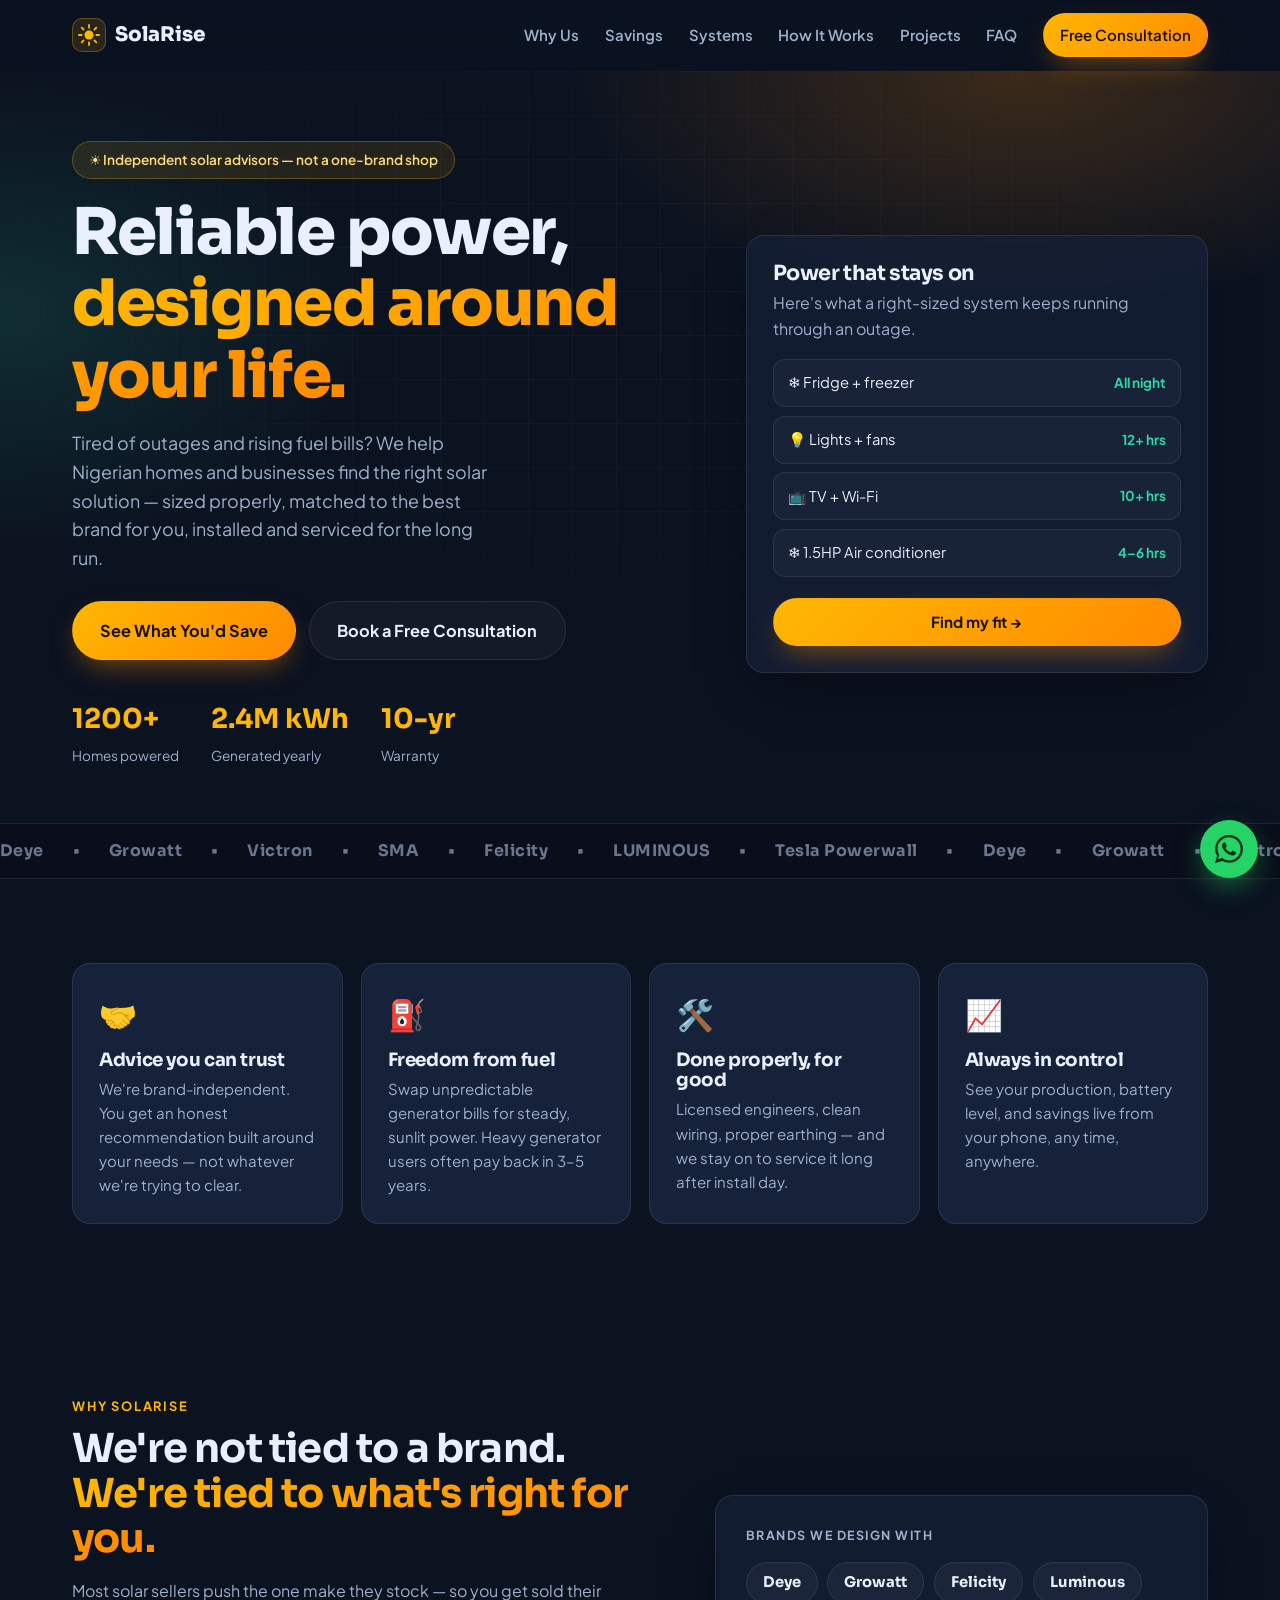
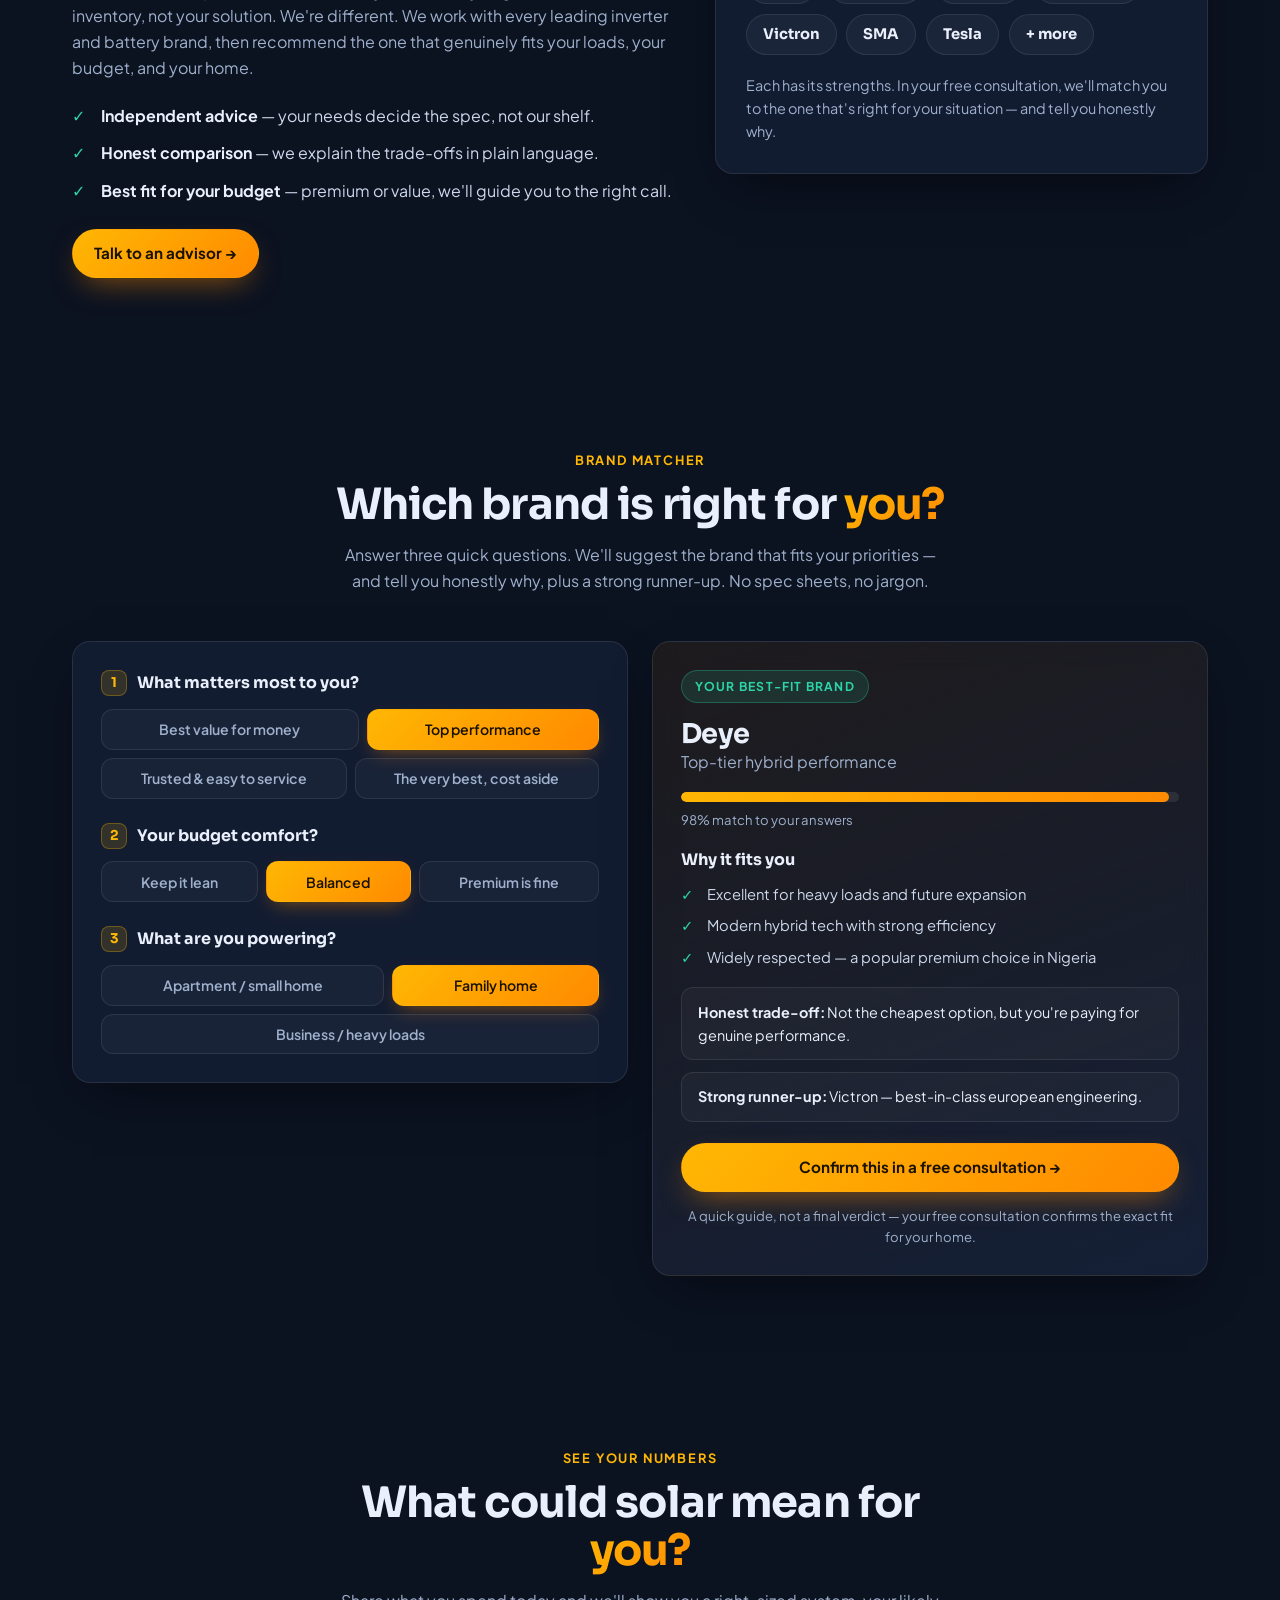
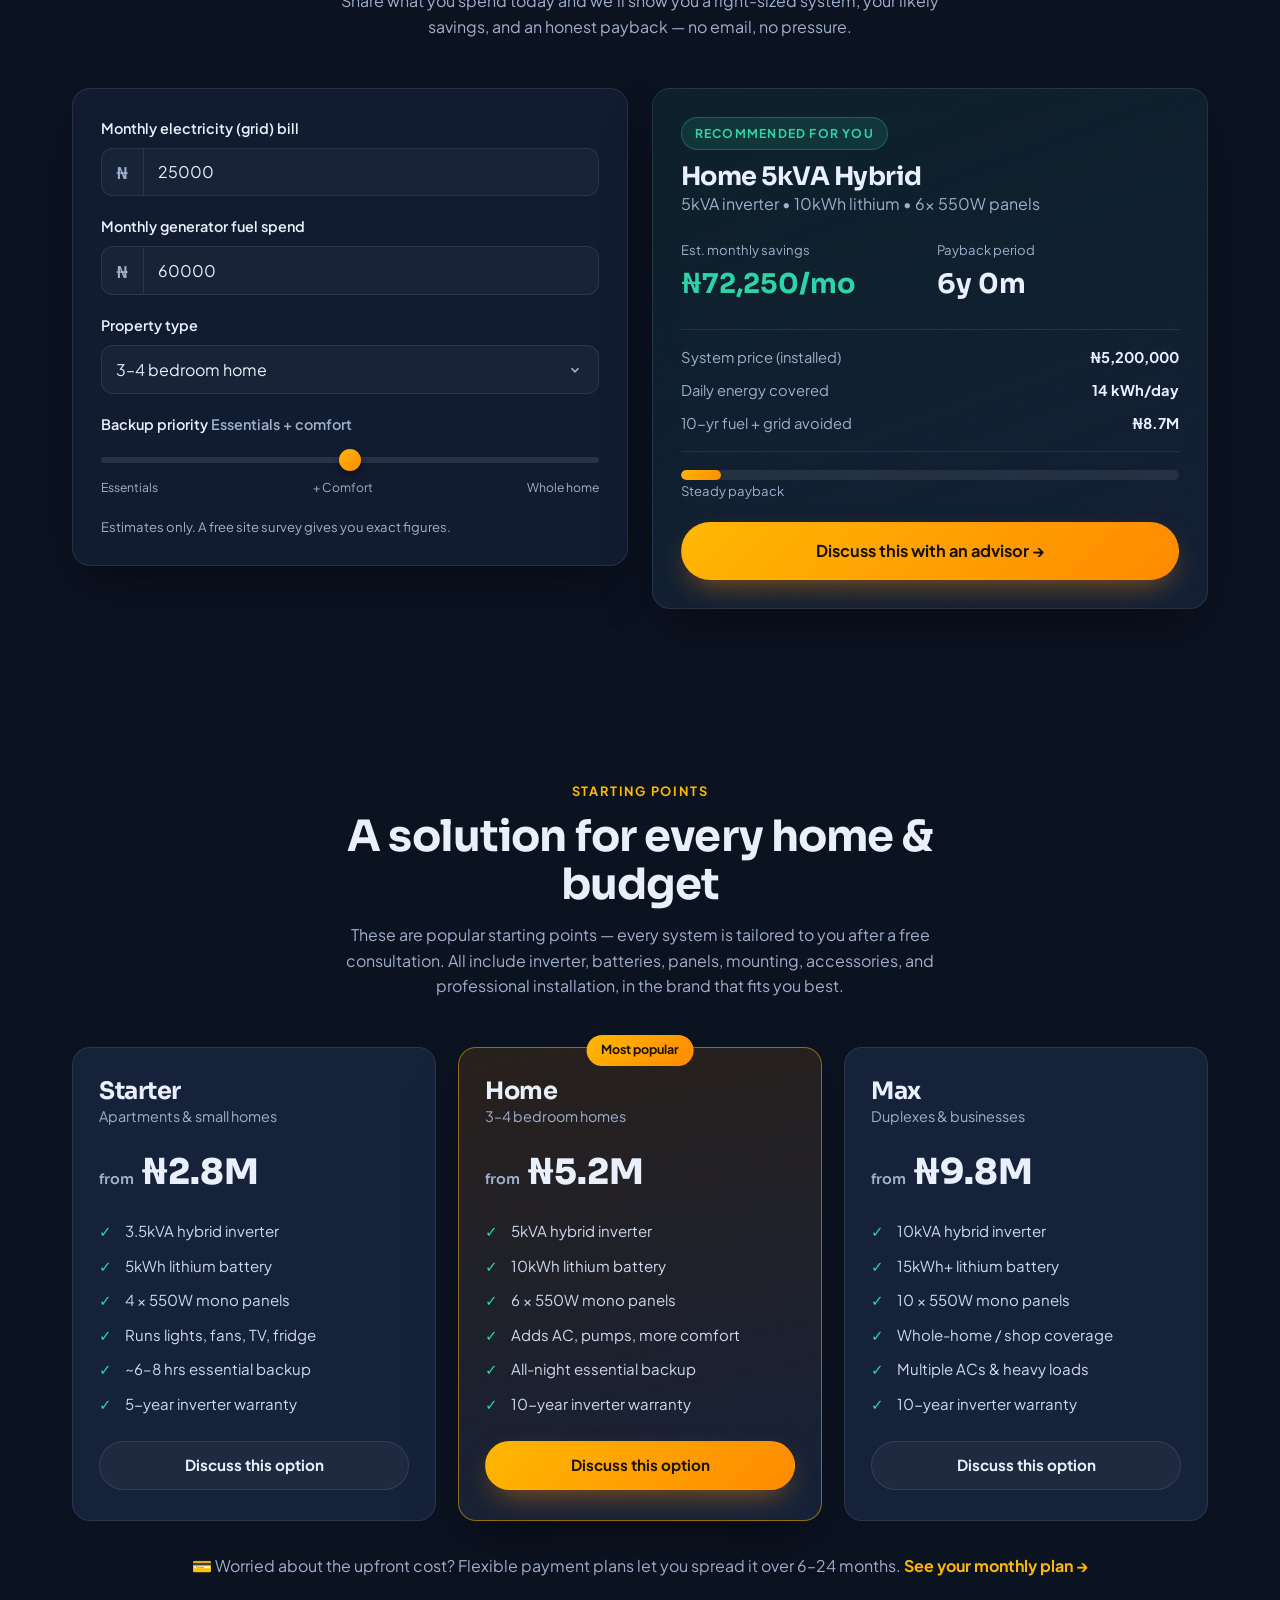
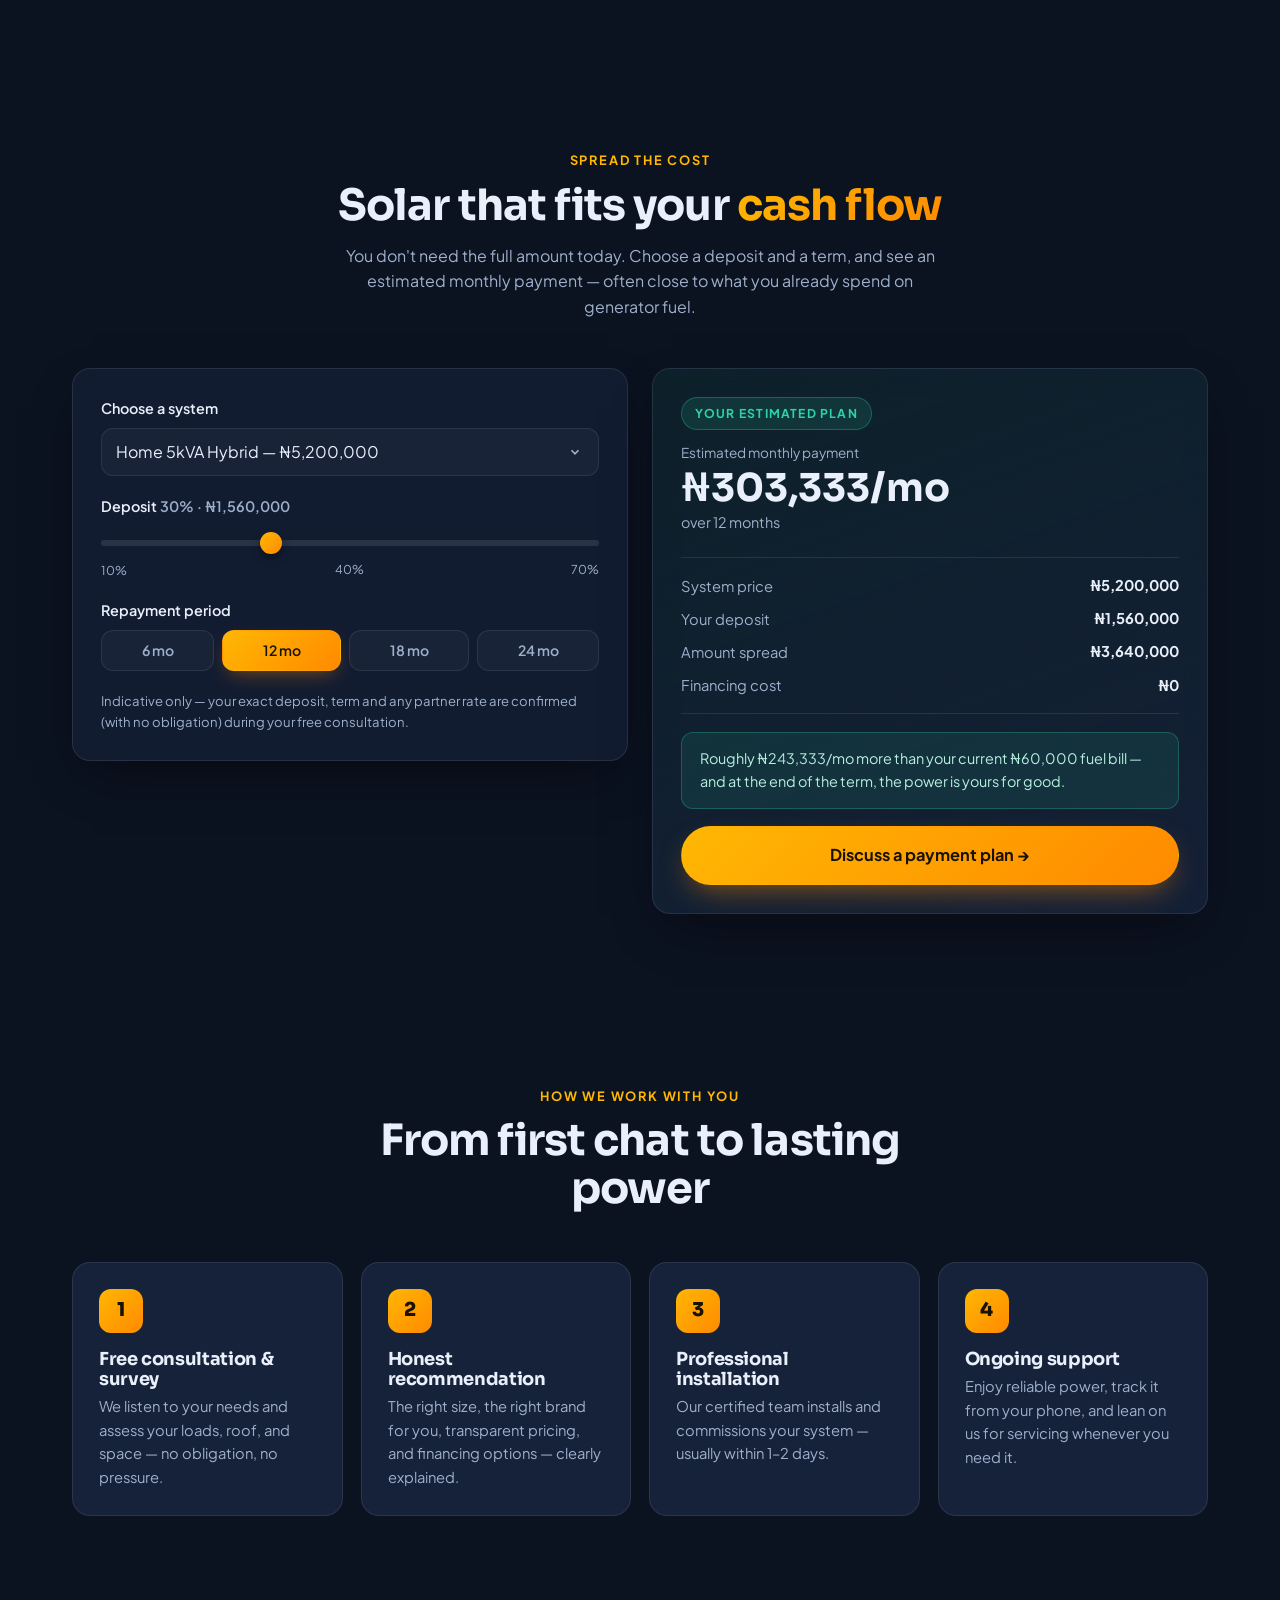
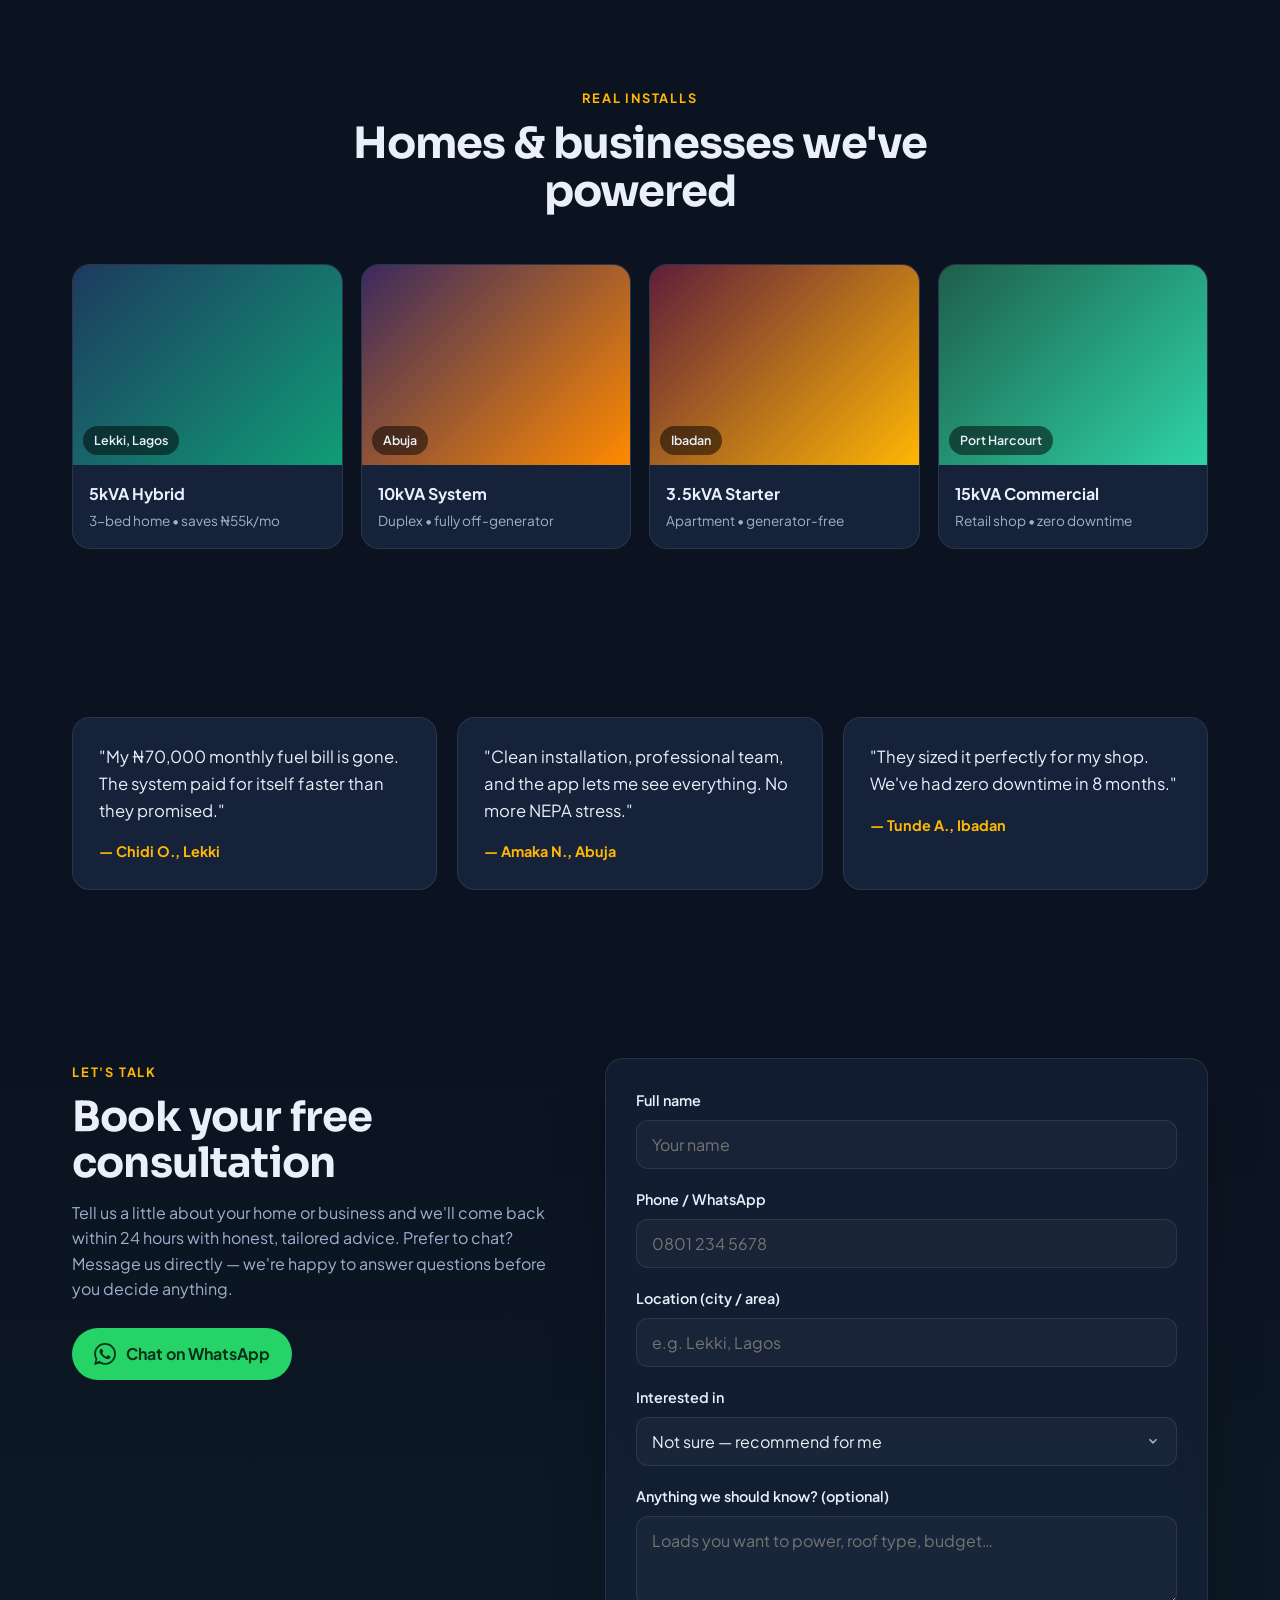
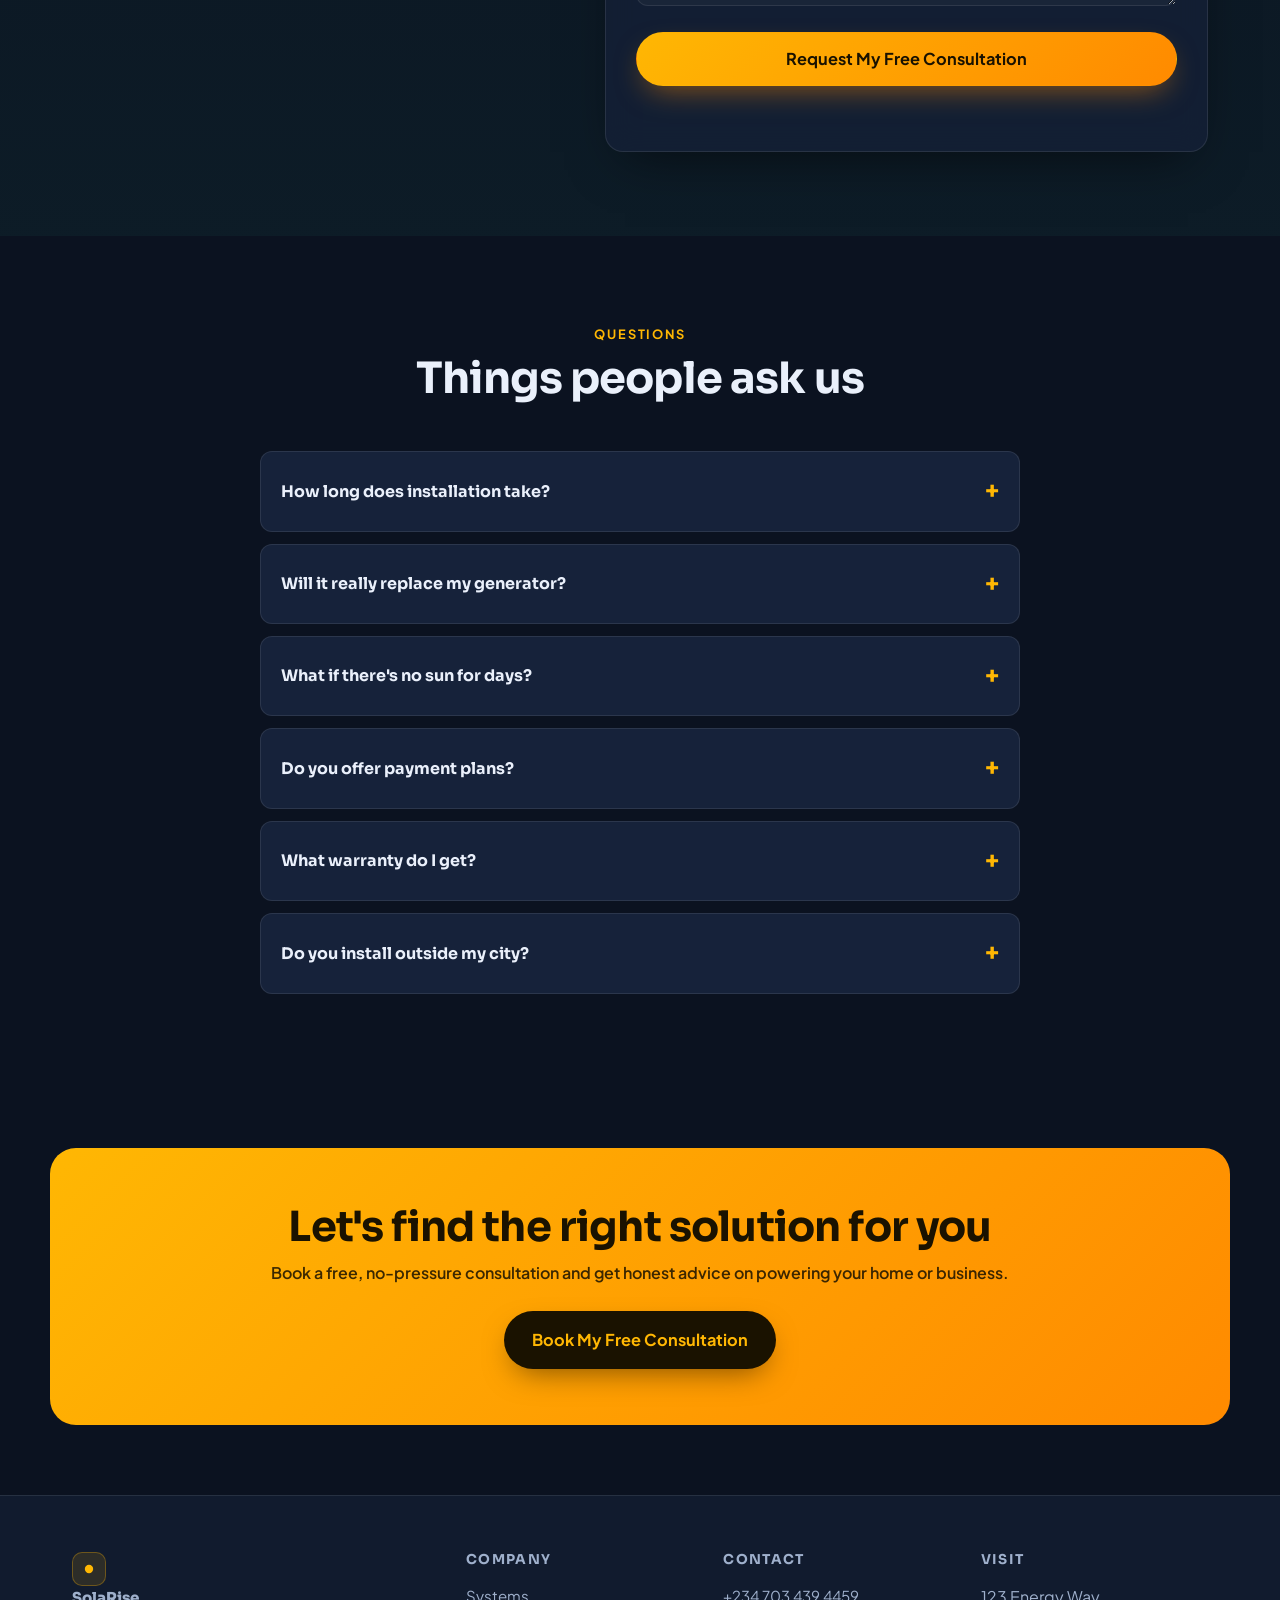
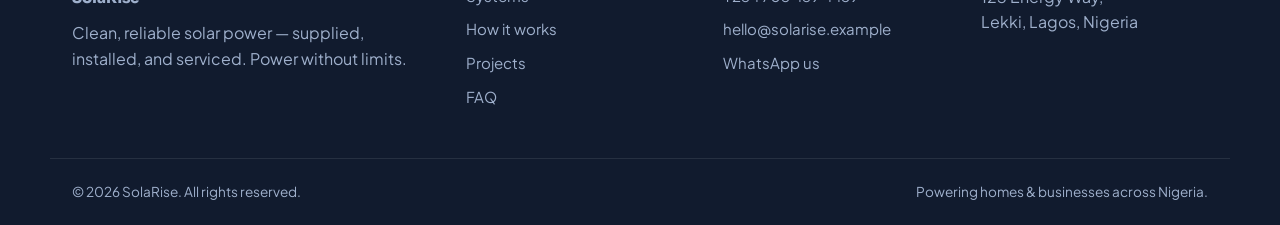
==== commit 6ca8927b: "Replace demo-template footer note with a Nigeria tagline Removes the placeholder "Demo template" dis" ====
--- a/index.html
+++ b/index.html
@@ -500,7 +500,7 @@
       <div><h4>Contact</h4><a href="tel:+2347034394459">+234 703 439 4459</a><a href="mailto:hello@solarise.example">hello@solarise.example</a><a id="waFooter" href="#" target="_blank" rel="noopener">WhatsApp us</a></div>
       <div><h4>Visit</h4><p class="muted">123 Energy Way,<br/>Lekki, Lagos, Nigeria</p></div>
     </div>
-    <div class="container footer__bottom"><span>© <span id="year"></span> SolaRise. All rights reserved.</span><span class="muted">Demo template — update brand, prices & contact details before launch.</span></div>
+    <div class="container footer__bottom"><span>© <span id="year"></span> SolaRise. All rights reserved.</span><span class="muted">Powering homes &amp; businesses across Nigeria.</span></div>
   </footer>
 
   <!-- Floating WhatsApp -->
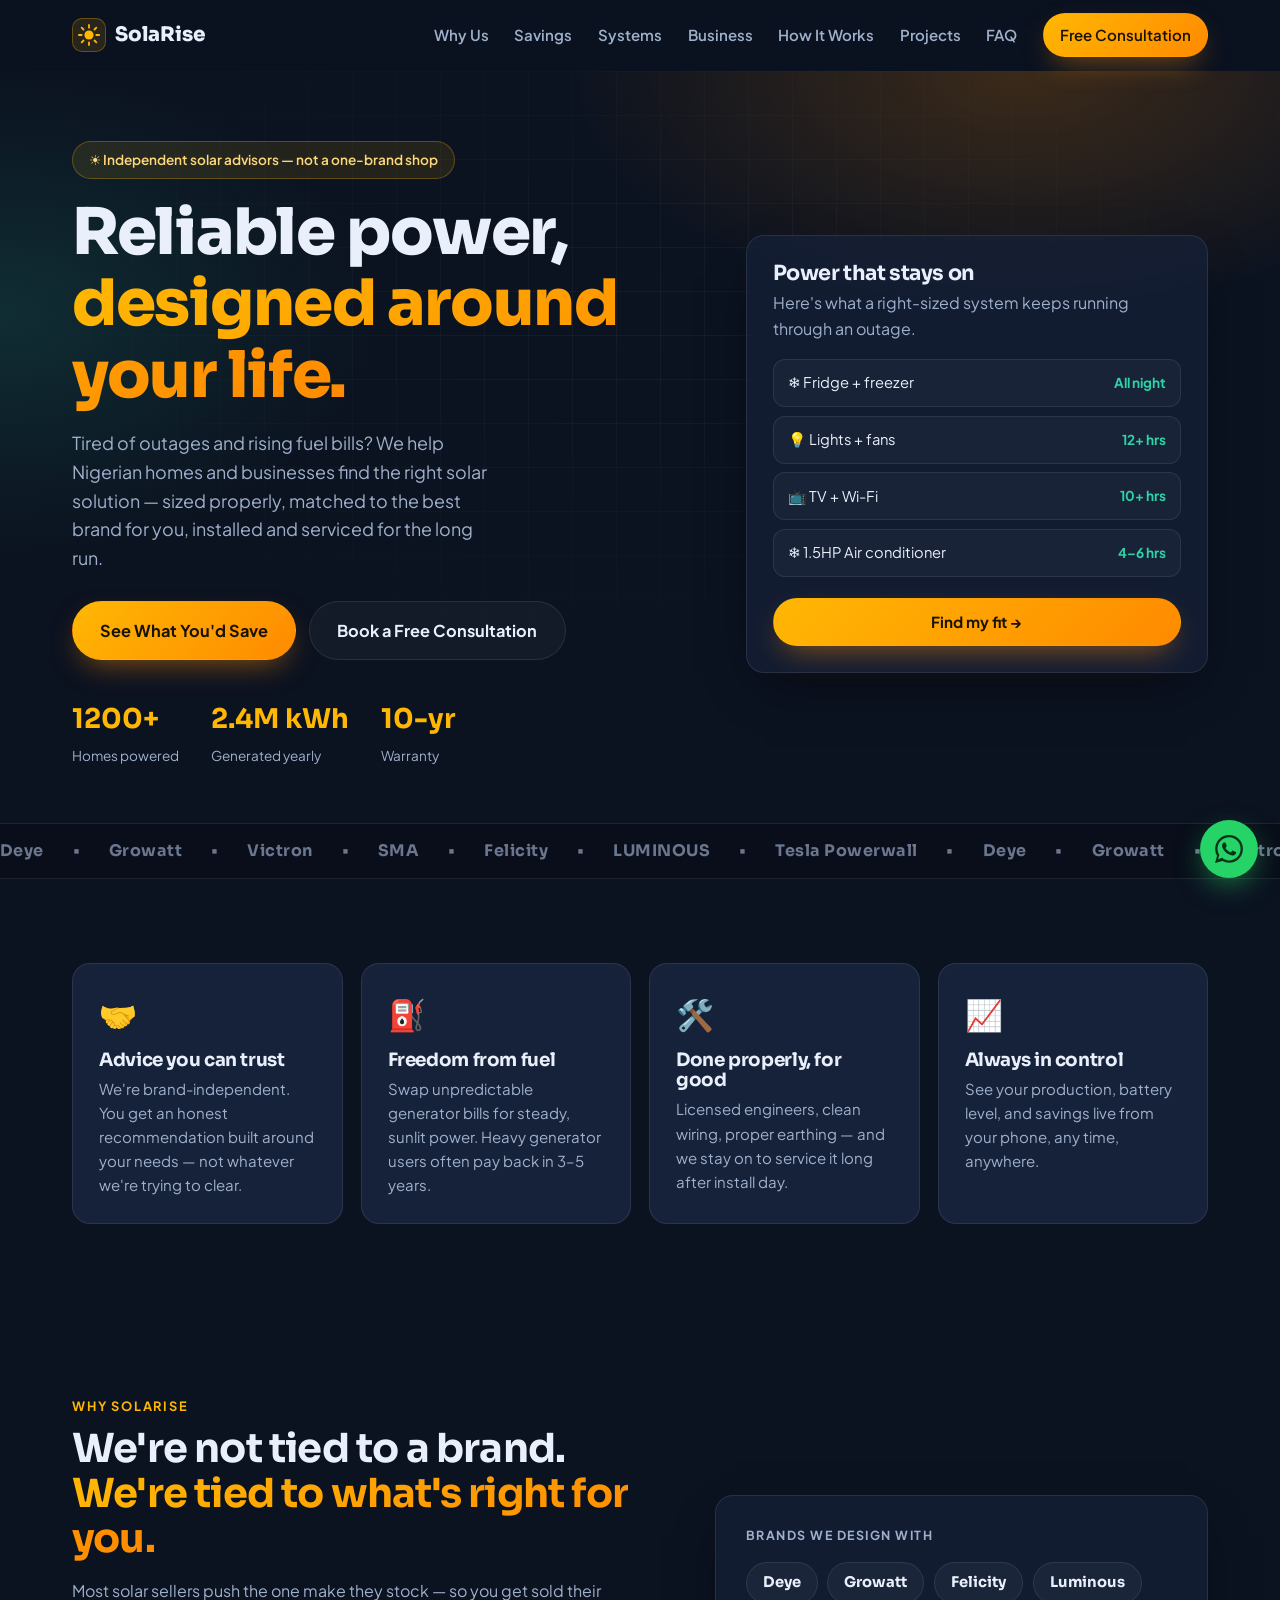
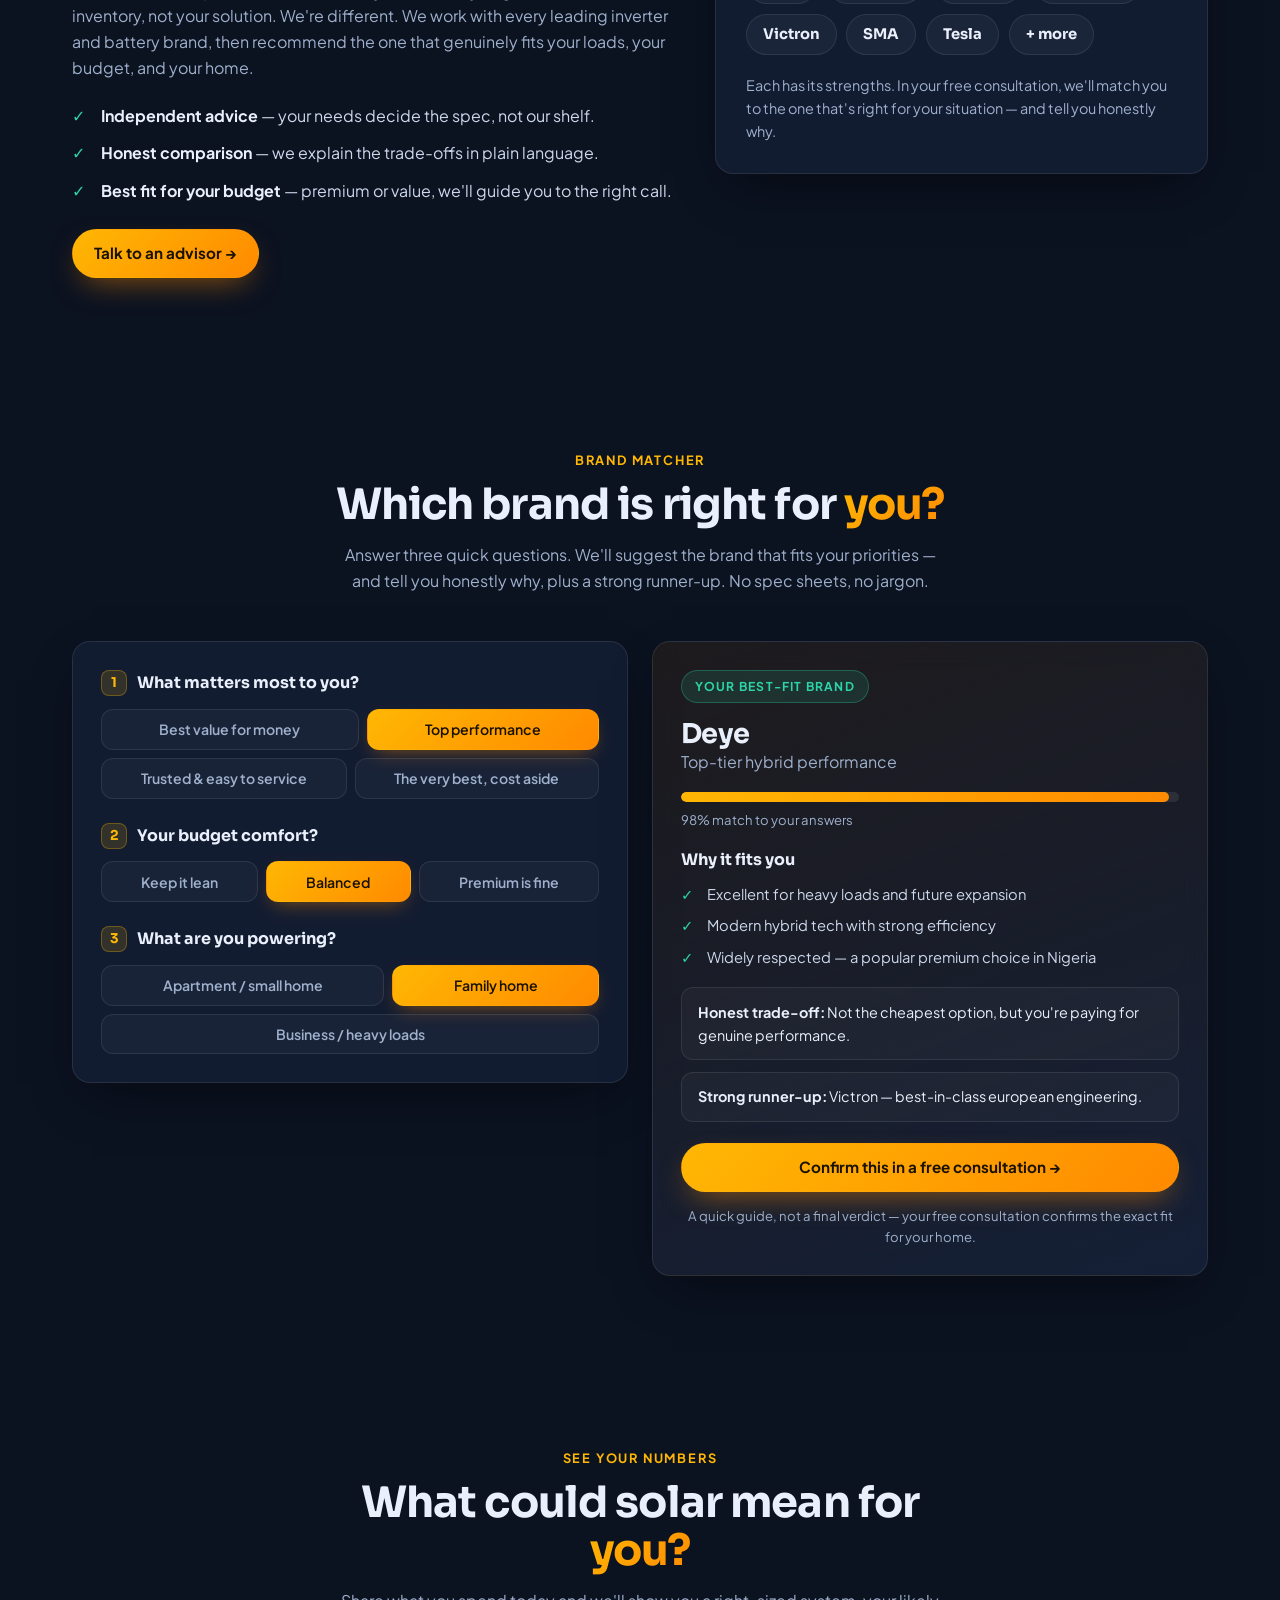
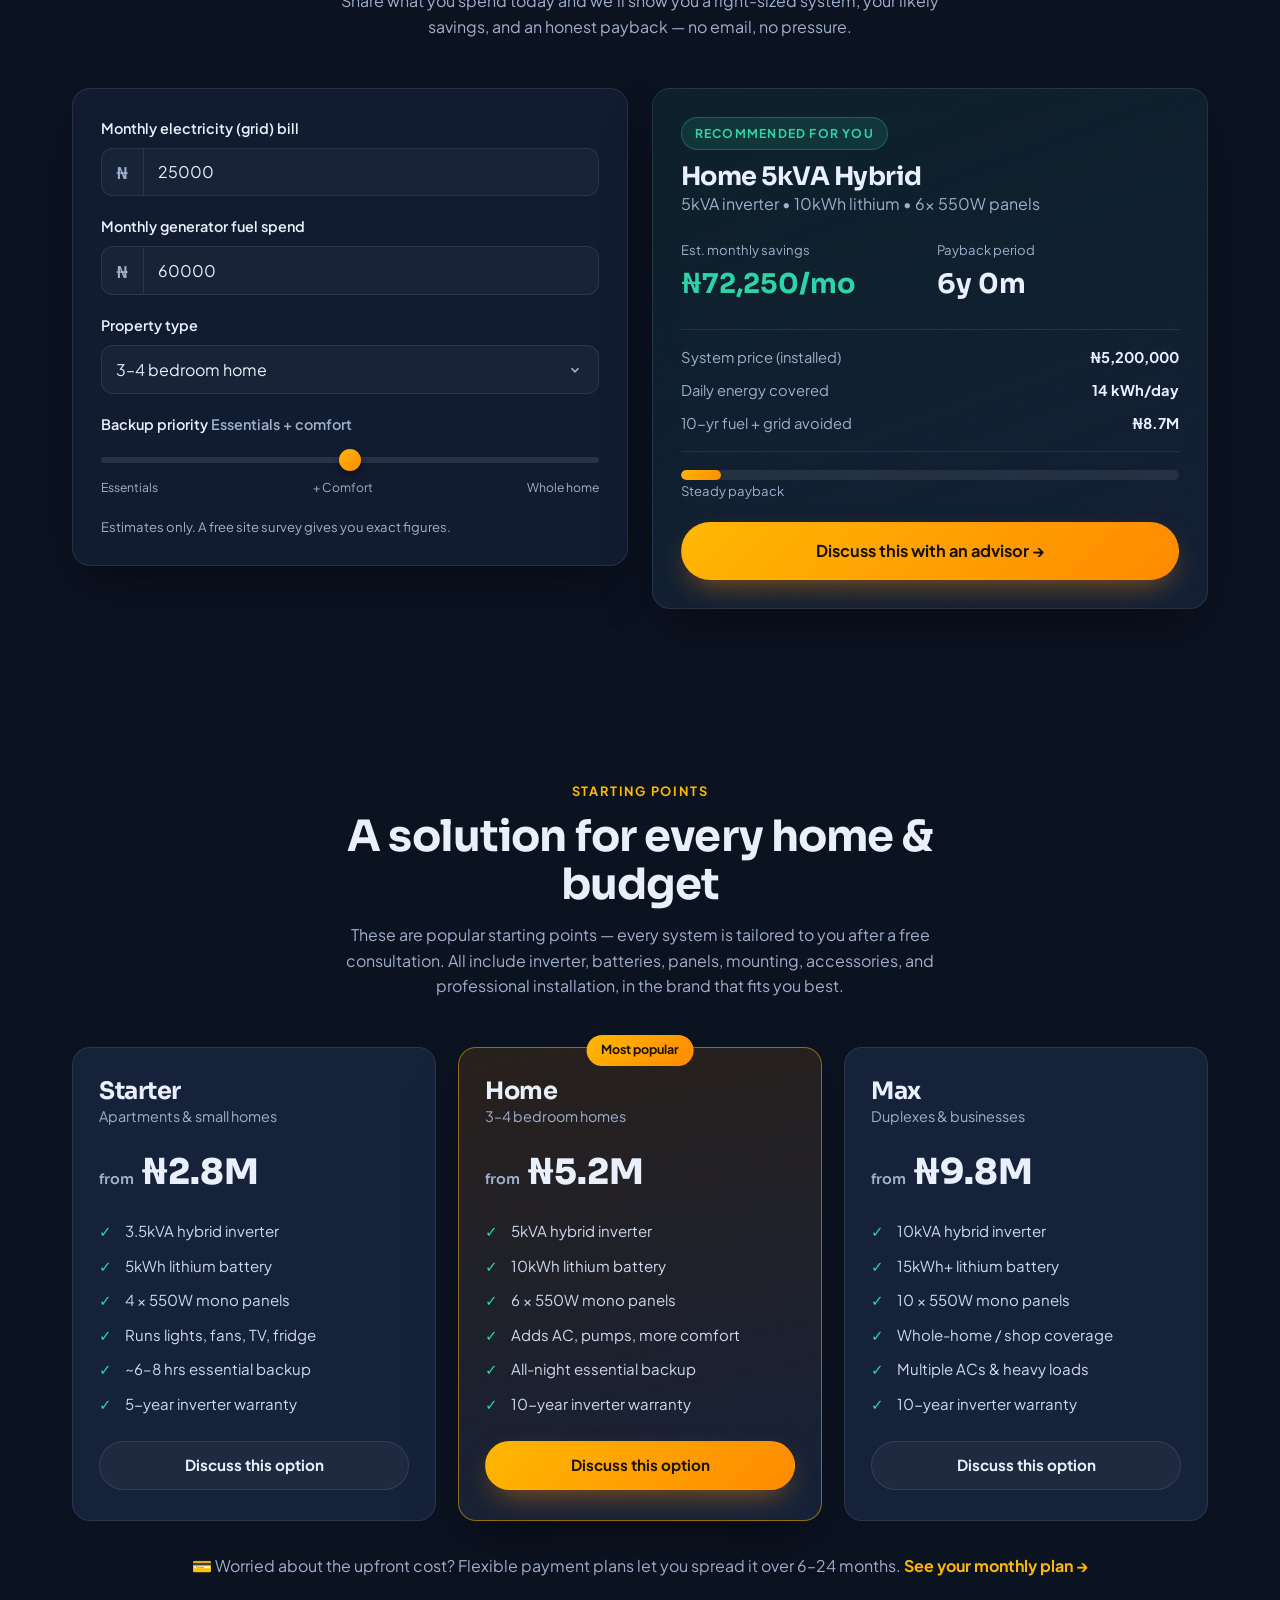
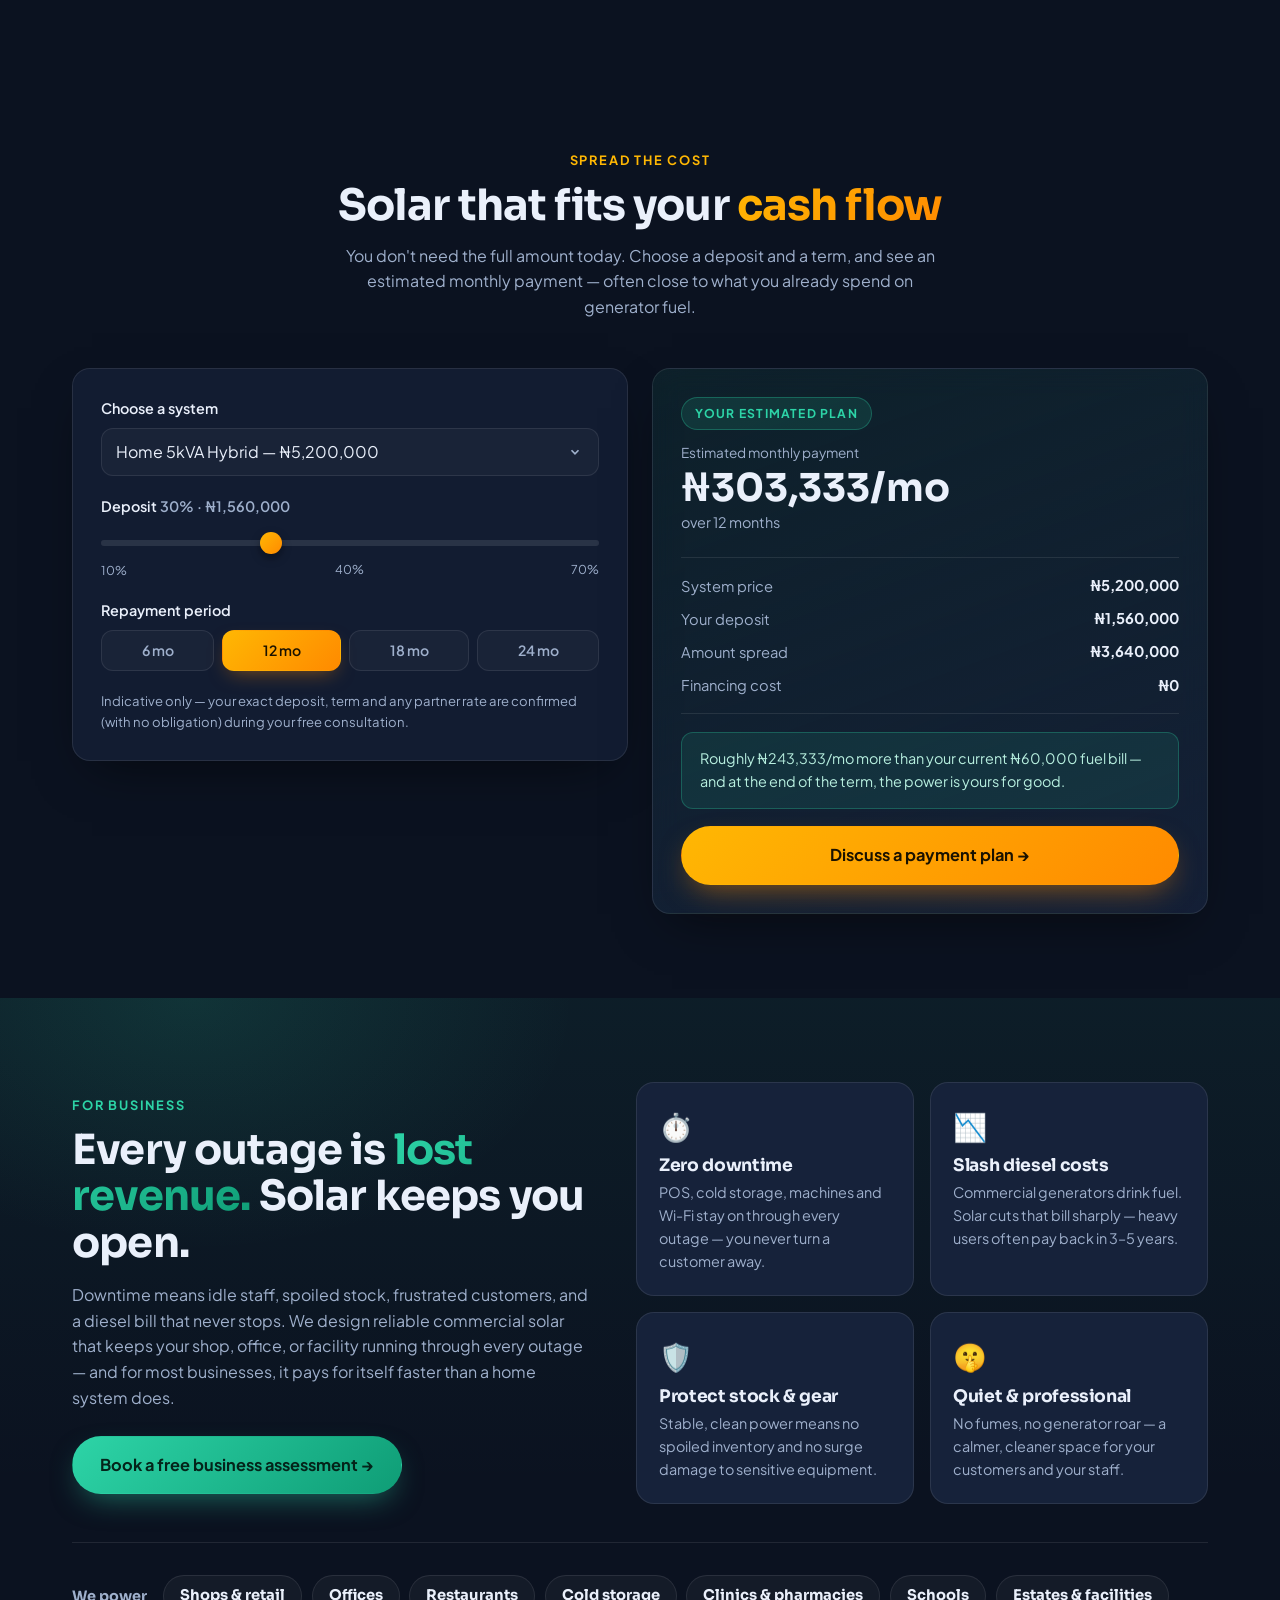
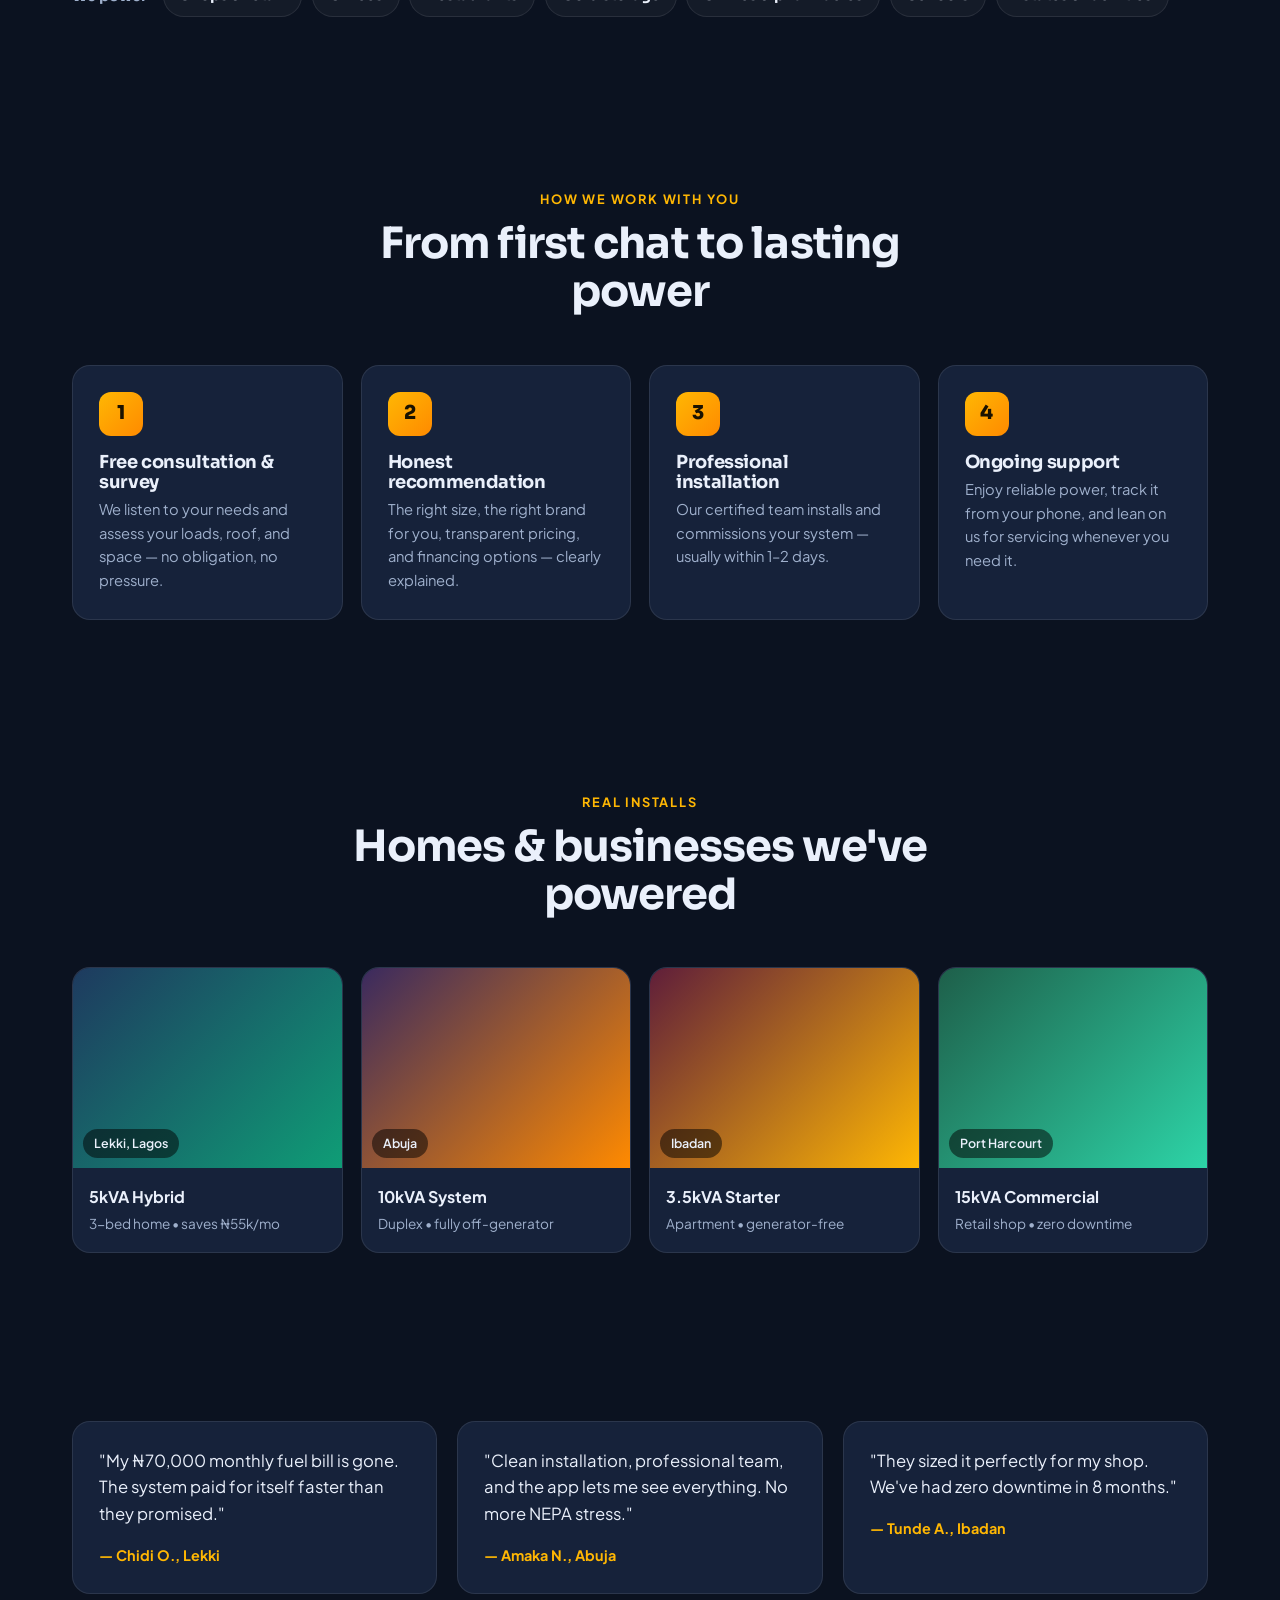
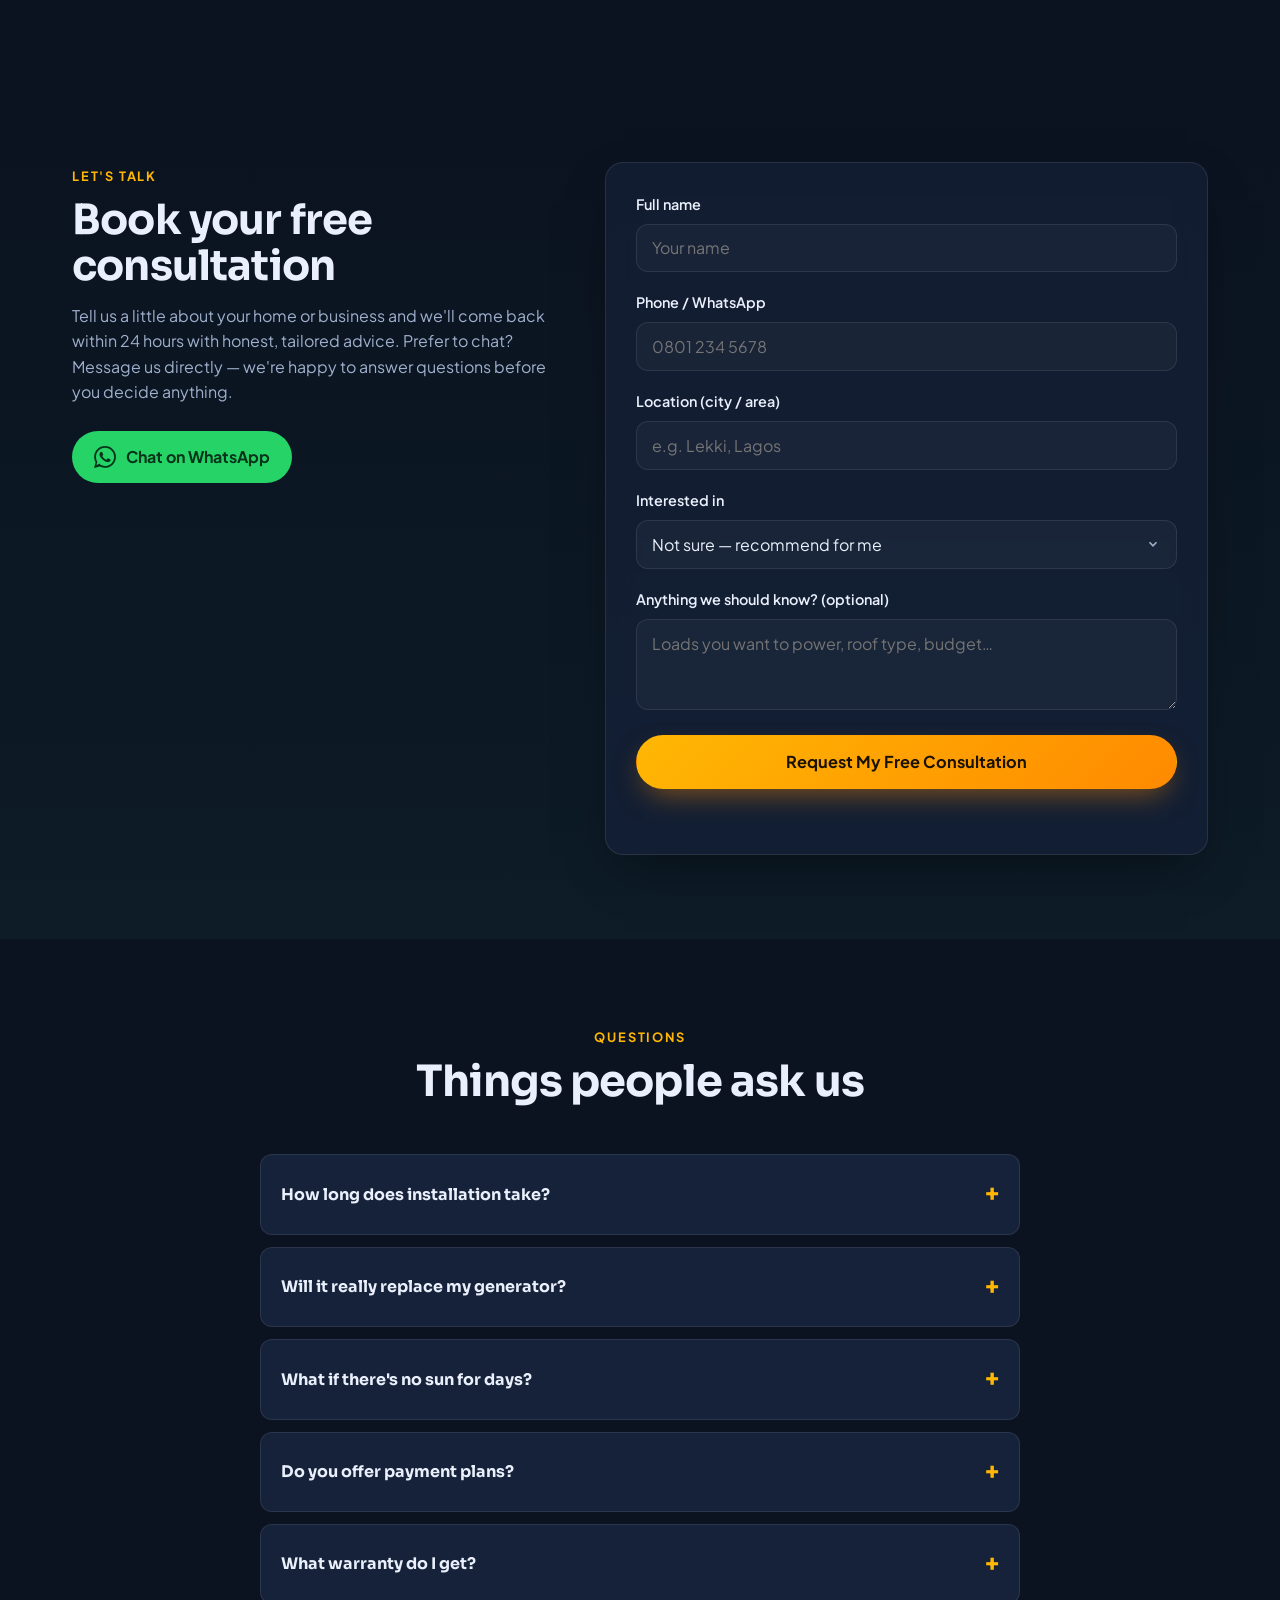
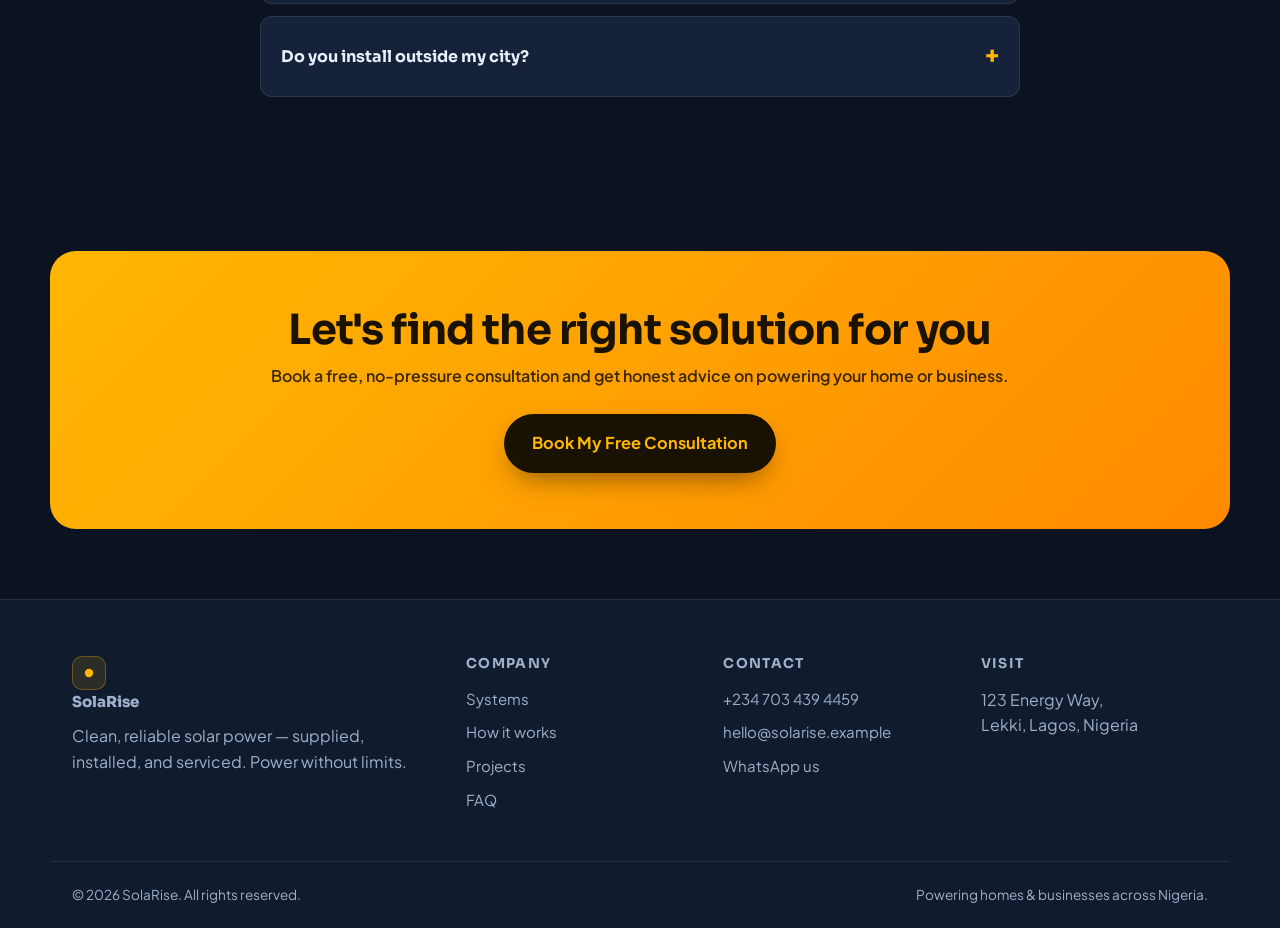
==== commit 1733c273: "Add "For Business" section targeting SMEs New teal-accented section (#business) with uptime/ROI fram" ====
--- a/index.html
+++ b/index.html
@@ -54,6 +54,7 @@
         <a href="#why">Why Us</a>
         <a href="#calculator">Savings</a>
         <a href="#systems">Systems</a>
+        <a href="#business">Business</a>
         <a href="#how">How It Works</a>
         <a href="#projects">Projects</a>
         <a href="#faq">FAQ</a>
@@ -385,6 +386,34 @@
     </div>
   </section>
 
+  <!-- ============ FOR BUSINESS ============ -->
+  <section class="section business" id="business">
+    <div class="container">
+      <div class="business__inner">
+        <div class="business__copy">
+          <span class="eyebrow eyebrow--teal">For Business</span>
+          <h2>Every outage is <em>lost revenue.</em> Solar keeps you open.</h2>
+          <p>Downtime means idle staff, spoiled stock, frustrated customers, and a diesel bill that never stops. We design reliable commercial solar that keeps your shop, office, or facility running through every outage — and for most businesses, it pays for itself faster than a home system does.</p>
+          <a href="#quote" class="btn btn--teal btn--lg" id="bizCta">Book a free business assessment →</a>
+        </div>
+        <div class="business__cards">
+          <div class="bizcard"><div class="bizcard__ic">⏱️</div><h3>Zero downtime</h3><p>POS, cold storage, machines and Wi-Fi stay on through every outage — you never turn a customer away.</p></div>
+          <div class="bizcard"><div class="bizcard__ic">📉</div><h3>Slash diesel costs</h3><p>Commercial generators drink fuel. Solar cuts that bill sharply — heavy users often pay back in 3–5 years.</p></div>
+          <div class="bizcard"><div class="bizcard__ic">🛡️</div><h3>Protect stock &amp; gear</h3><p>Stable, clean power means no spoiled inventory and no surge damage to sensitive equipment.</p></div>
+          <div class="bizcard"><div class="bizcard__ic">🤫</div><h3>Quiet &amp; professional</h3><p>No fumes, no generator roar — a calmer, cleaner space for your customers and your staff.</p></div>
+        </div>
+      </div>
+      <div class="business__types">
+        <span class="business__types-label">We power</span>
+        <div class="brand-chips">
+          <span class="chip">Shops &amp; retail</span><span class="chip">Offices</span><span class="chip">Restaurants</span>
+          <span class="chip">Cold storage</span><span class="chip">Clinics &amp; pharmacies</span><span class="chip">Schools</span>
+          <span class="chip">Estates &amp; facilities</span>
+        </div>
+      </div>
+    </div>
+  </section>
+
   <!-- ============ HOW IT WORKS ============ -->
   <section class="section how" id="how">
     <div class="container">
--- a/assets/styles.css
+++ b/assets/styles.css
@@ -215,6 +215,27 @@
 .fin__big .muted { font-size: .9rem; }
 .fin__compare { margin: 1.1rem 0; padding: .9rem 1.1rem; border-radius: var(--radius-sm); background: rgba(45,212,167,.1); border: 1px solid rgba(45,212,167,.28); color: #b8f0e0; font-size: .9rem; }
 
+/* ============ FOR BUSINESS ============ */
+.business { position: relative; background: linear-gradient(180deg, rgba(45,212,167,.06), transparent 70%); }
+.business::before { content: ""; position: absolute; inset: 0; background: radial-gradient(50% 60% at 15% 0%, rgba(45,212,167,.12), transparent 60%); pointer-events: none; }
+.business .container { position: relative; }
+.eyebrow--teal { color: var(--green); }
+.btn--teal { background: var(--grad-cool); color: #04241a; box-shadow: 0 12px 30px -10px rgba(45,212,167,.5); }
+.business__inner { display: grid; grid-template-columns: 1fr 1.1fr; gap: 44px; align-items: center; }
+.business__copy h2 { font-size: clamp(1.8rem, 3.6vw, 2.6rem); margin: .6rem 0 1rem; }
+.business__copy h2 em { font-style: normal; background: var(--grad-cool); -webkit-background-clip: text; background-clip: text; color: transparent; }
+.business__copy > p { color: var(--muted); margin-bottom: 1.6rem; }
+.business__cards { display: grid; grid-template-columns: 1fr 1fr; gap: 16px; }
+.bizcard { background: var(--card); border: 1px solid var(--line); border-radius: var(--radius); padding: 22px; transition: transform .2s, border-color .2s; }
+.bizcard:hover { transform: translateY(-4px); border-color: rgba(45,212,167,.4); }
+.bizcard__ic { font-size: 1.7rem; margin-bottom: .5rem; }
+.bizcard h3 { font-size: 1.08rem; margin-bottom: .35rem; }
+.bizcard p { color: var(--muted); font-size: .9rem; }
+.business__types { display: flex; align-items: center; gap: 1rem; flex-wrap: wrap; margin-top: 2.4rem; padding-top: 2rem; border-top: 1px solid var(--line); }
+.business__types-label { font-family: var(--display); font-weight: 700; color: var(--muted); font-size: .9rem; white-space: nowrap; }
+.business__types .brand-chips { margin: 0; }
+.business__types .chip:hover { border-color: rgba(45,212,167,.45); background: rgba(45,212,167,.08); }
+
 /* ============ HOW ============ */
 .steps { display: grid; grid-template-columns: repeat(4, 1fr); gap: 18px; }
 .step { background: var(--card); border: 1px solid var(--line); border-radius: var(--radius); padding: 26px; }
@@ -290,7 +311,7 @@
 /* ============ RESPONSIVE ============ */
 @media (max-width: 960px) {
   .grid-4, .plans, .steps, .proj-grid, .testi__grid { grid-template-columns: repeat(2, 1fr); }
-  .hero__inner, .calc__grid, .quote__inner, .wedge__inner, .matcher__grid, .fin__grid { grid-template-columns: 1fr; }
+  .hero__inner, .calc__grid, .quote__inner, .wedge__inner, .matcher__grid, .fin__grid, .business__inner { grid-template-columns: 1fr; }
   .footer__grid { grid-template-columns: 1fr 1fr; }
   .hero__card { max-width: 460px; }
 }
@@ -301,7 +322,7 @@
   .nav__links a { font-size: 1.05rem; }
   .nav__links a.btn { align-self: flex-start; }
   .nav__toggle { display: flex; }
-  .grid-4, .plans, .steps, .proj-grid, .testi__grid, .footer__grid { grid-template-columns: 1fr; }
+  .grid-4, .plans, .steps, .proj-grid, .testi__grid, .footer__grid, .business__cards { grid-template-columns: 1fr; }
   .result__big, .hero__trust { gap: 1.2rem; }
   .cta-banner__inner { padding: 40px 24px; }
 }
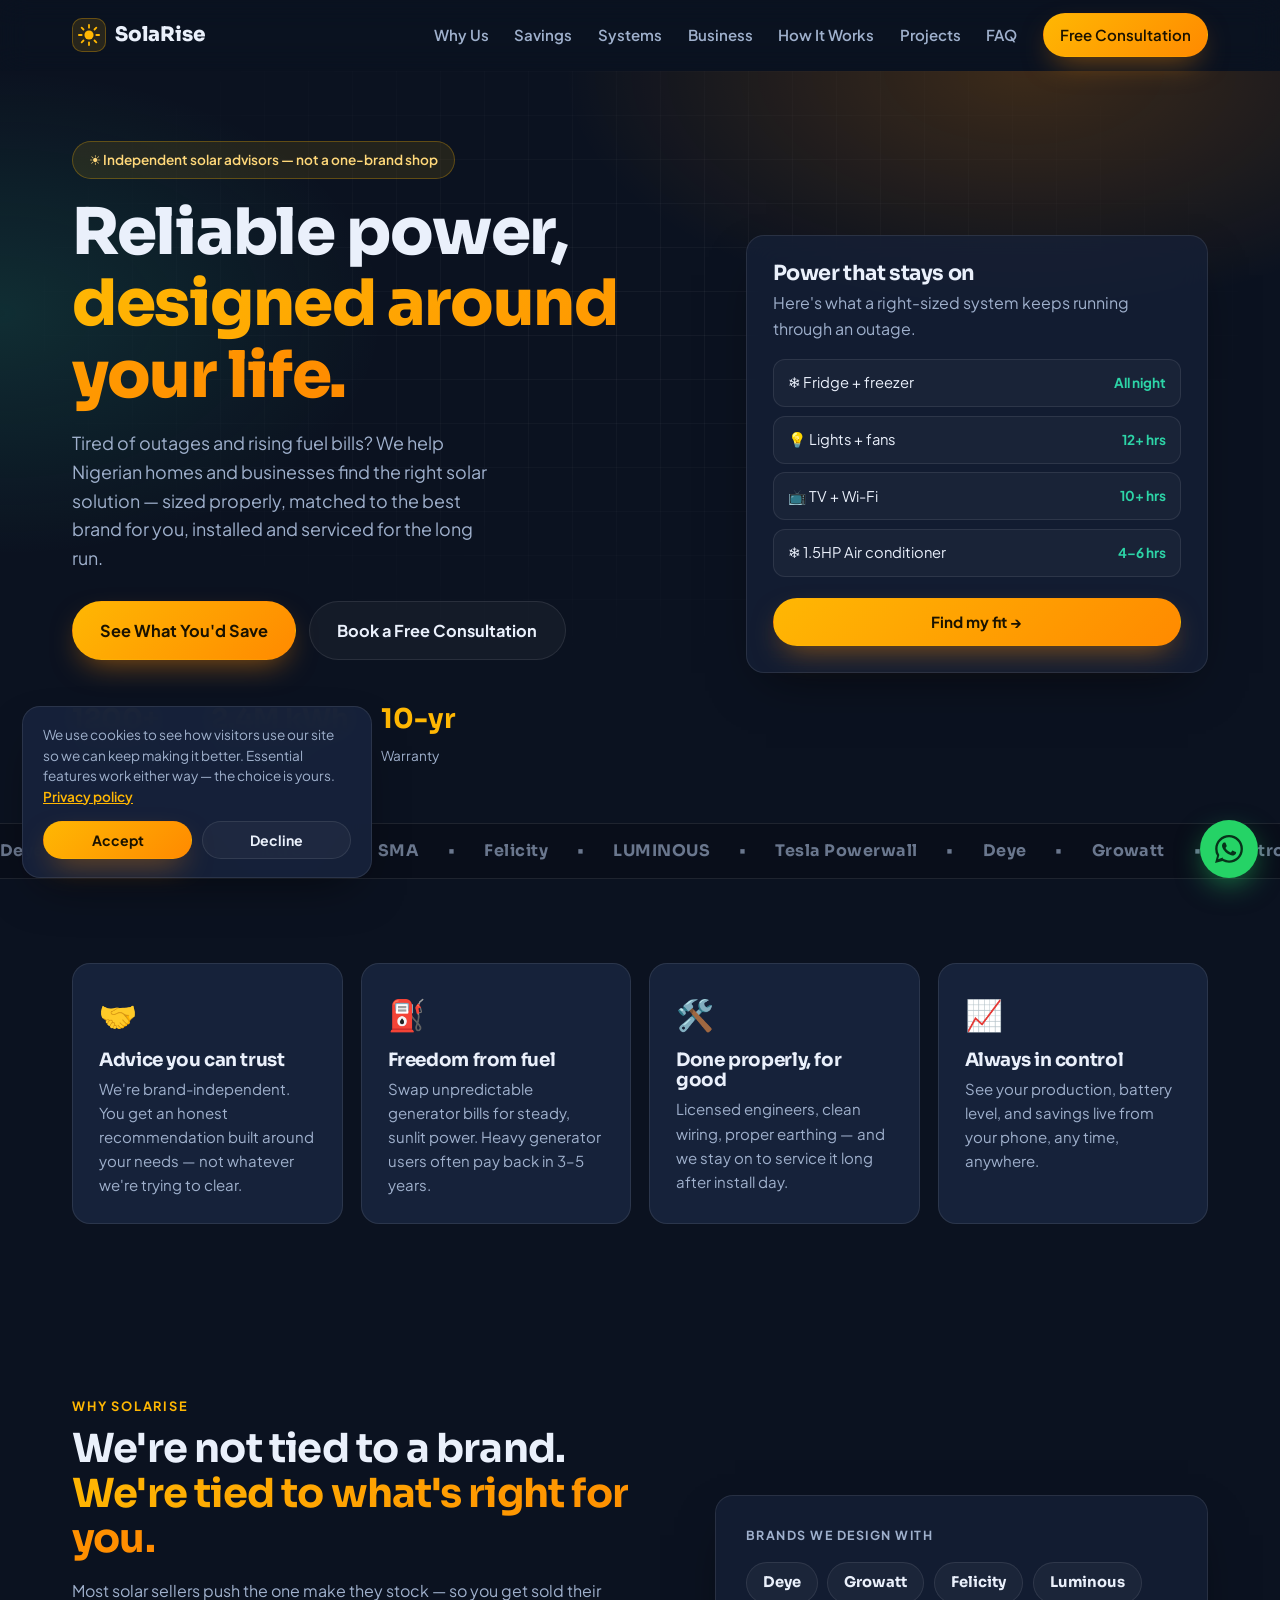
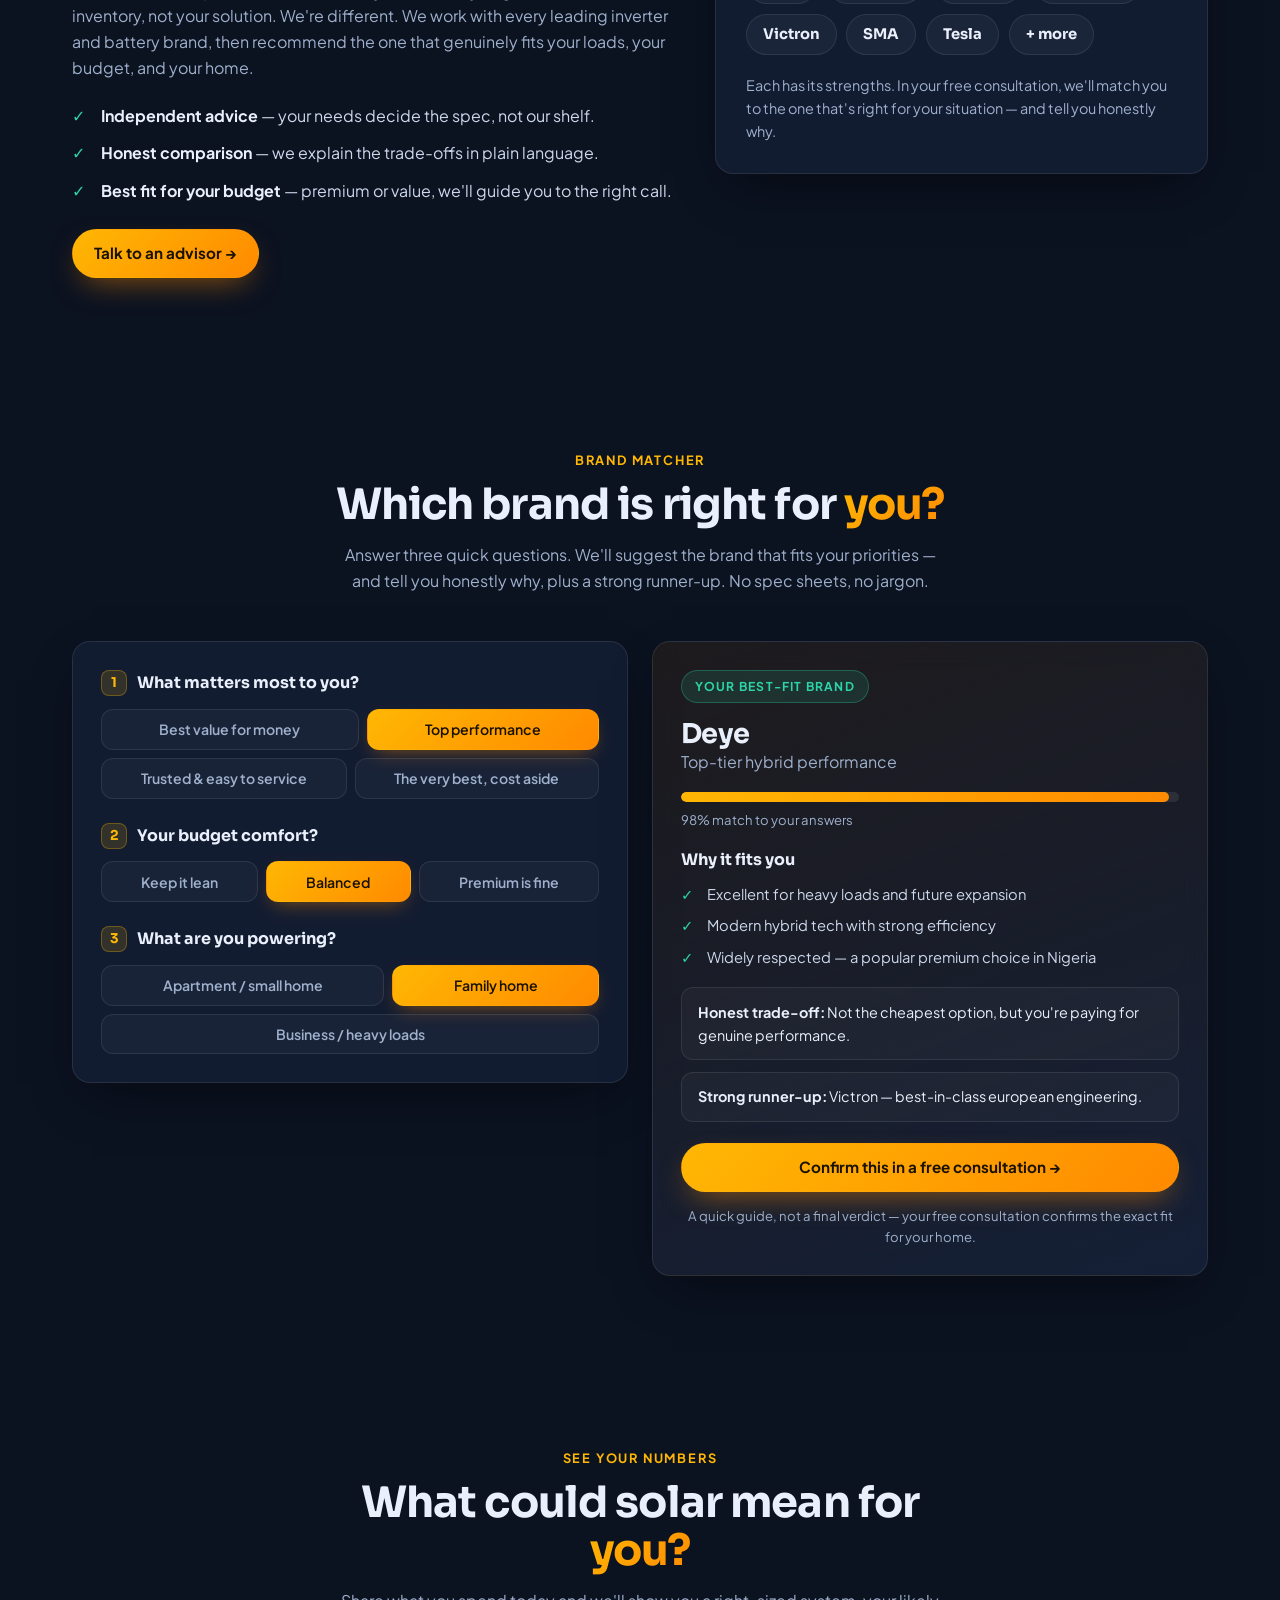
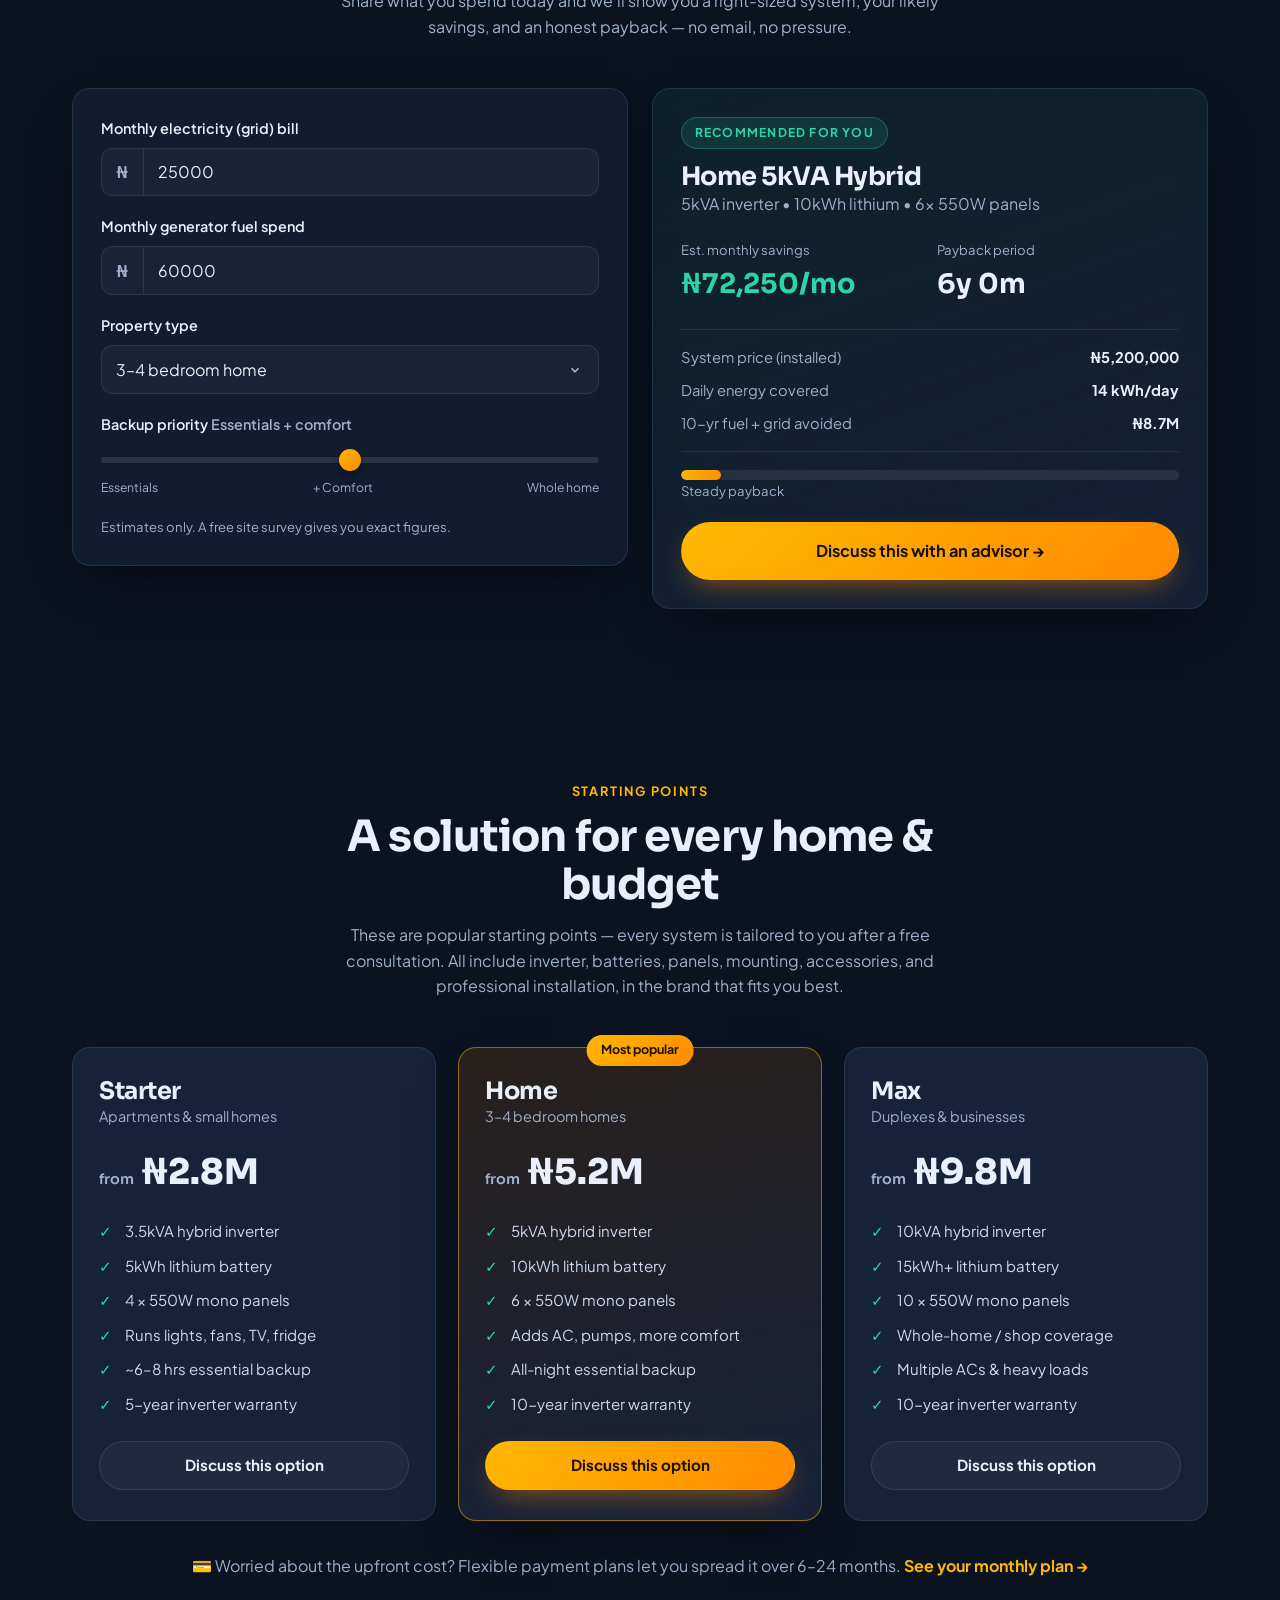
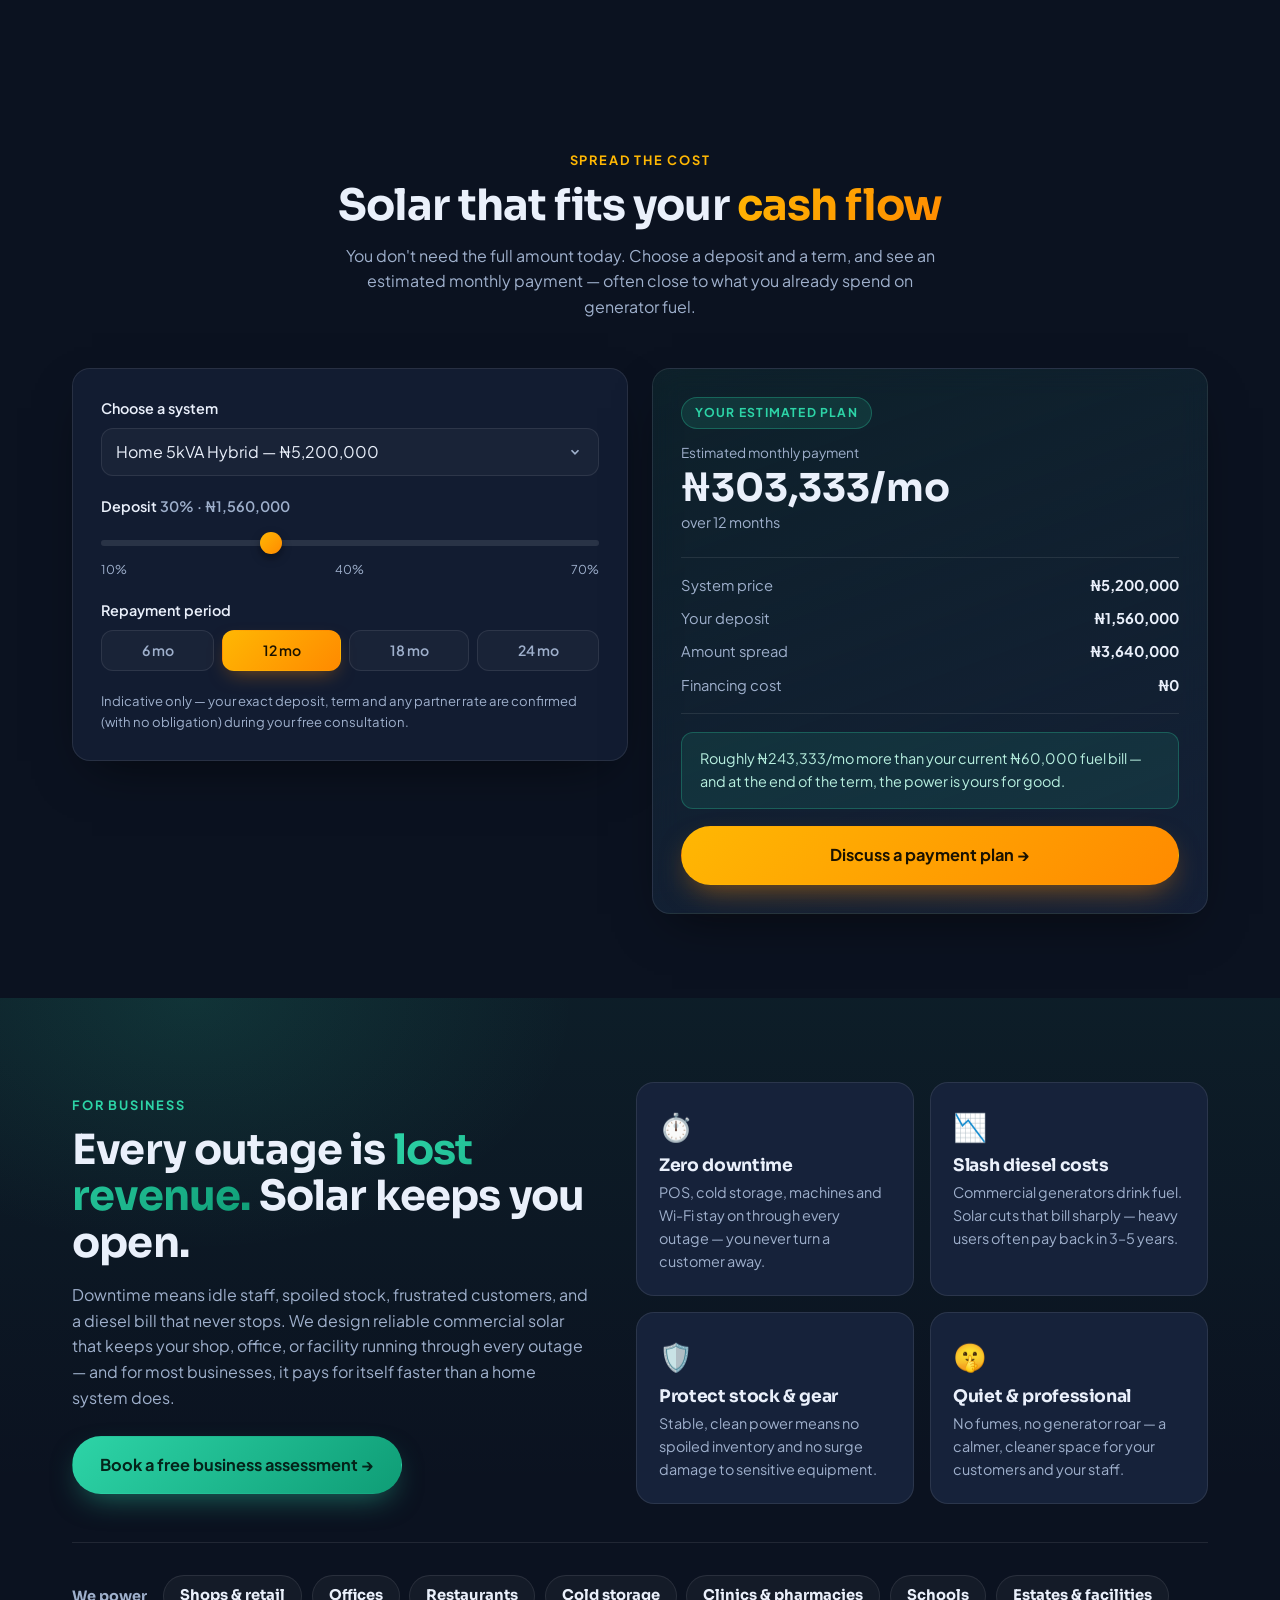
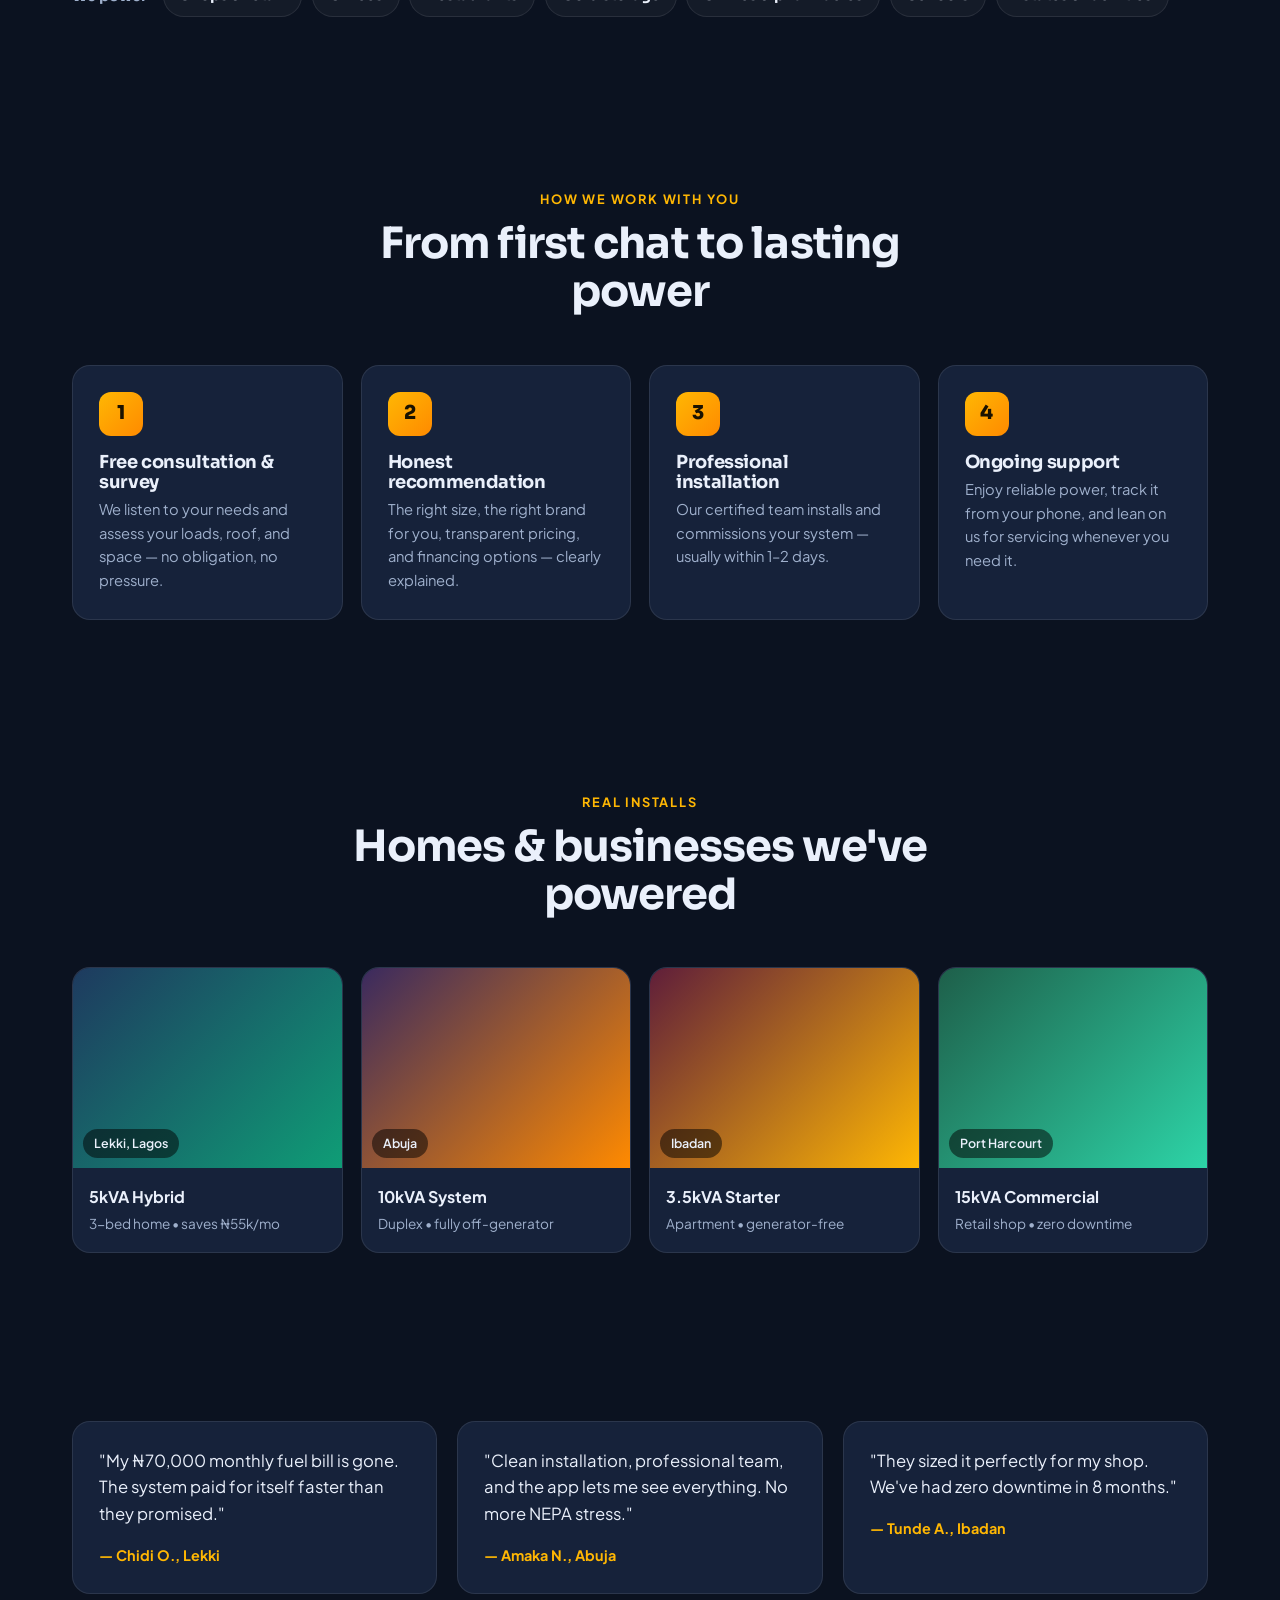
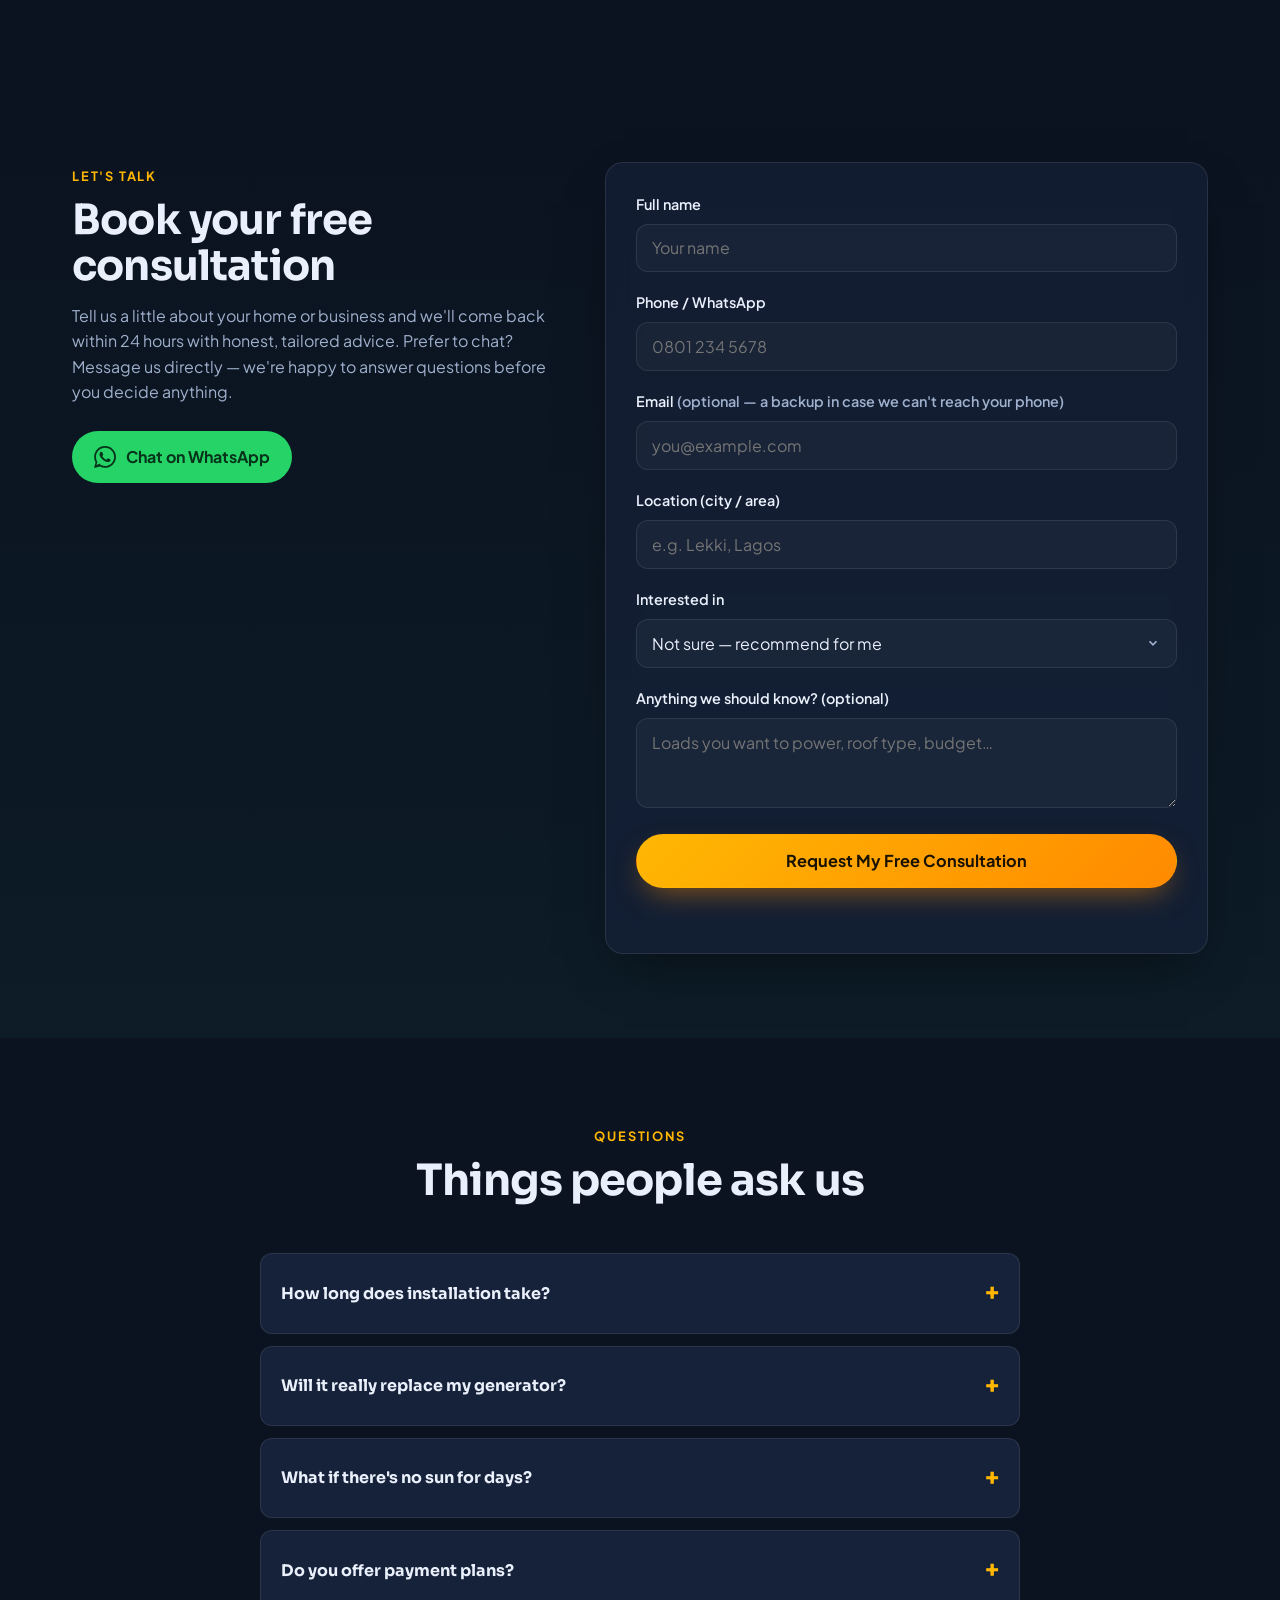
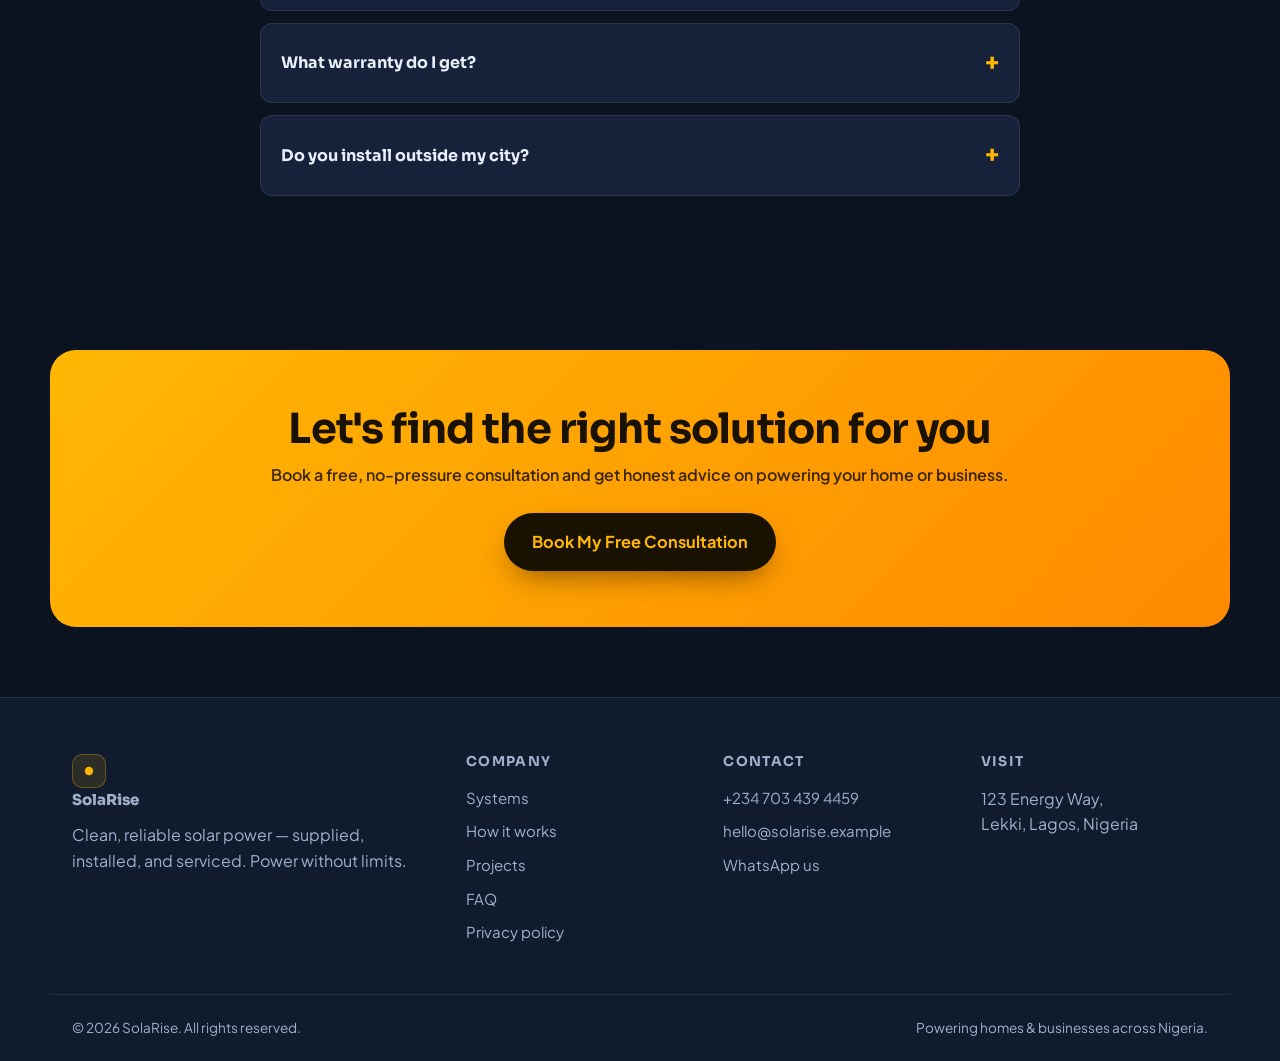
==== commit f1995b3e: "Mobile-first improvements: lead capture fix, privacy page, SEO, a11y - Fix WhatsApp open being block" ====
--- a/index.html
+++ b/index.html
@@ -2,12 +2,11 @@
 <html lang="en">
 <head>
   <meta charset="UTF-8" />
-  <meta name="viewport" content="width=device-width, initial-scale=1.0" />
+  <meta name="viewport" content="width=device-width, initial-scale=1.0, viewport-fit=cover" />
 
   <!-- ============ SEO ============ -->
   <title>SolaRise — Solar Inverter Solutions & Installation in Nigeria</title>
   <meta name="description" content="Independent solar advisors for Nigerian homes & businesses. We match you to the right inverter brand, size it properly, install it, and service it — so you escape outages and rising fuel bills. Free consultation." />
-  <meta name="keywords" content="solar inverter Nigeria, solar installation Lagos, hybrid inverter, solar for home Nigeria, generator alternative, Deye, Growatt, Felicity, solar battery Nigeria" />
   <meta name="author" content="SolaRise" />
   <meta name="robots" content="index, follow" />
   <meta name="theme-color" content="#0b1220" />
@@ -24,7 +23,7 @@
   <meta property="og:title" content="SolaRise — Reliable Solar Power, Designed Around You" />
   <meta property="og:description" content="Escape outages and rising fuel bills. Independent solar advisors who match your home or business to the right inverter — installed and serviced. Book a free consultation." />
   <meta property="og:url" content="https://solarisee.netlify.app/" />
-  <meta property="og:image" content="https://solarisee.netlify.app/assets/og-image.png" />
+  <meta property="og:image" content="https://solarisee.netlify.app/assets/og-image.jpg" />
   <meta property="og:image:width" content="1200" />
   <meta property="og:image:height" content="630" />
   <meta property="og:locale" content="en_NG" />
@@ -33,12 +32,49 @@
   <meta name="twitter:card" content="summary_large_image" />
   <meta name="twitter:title" content="SolaRise — Reliable Solar Power, Designed Around You" />
   <meta name="twitter:description" content="Independent solar advisors for Nigerian homes & businesses. The right brand, sized properly, installed and serviced." />
-  <meta name="twitter:image" content="https://solarisee.netlify.app/assets/og-image.png" />
+  <meta name="twitter:image" content="https://solarisee.netlify.app/assets/og-image.jpg" />
 
   <link rel="preconnect" href="https://fonts.googleapis.com" />
   <link rel="preconnect" href="https://fonts.gstatic.com" crossorigin />
-  <link href="https://fonts.googleapis.com/css2?family=Plus+Jakarta+Sans:wght@400;500;600;700;800&family=Sora:wght@600;700;800&display=swap" rel="stylesheet" />
+  <link href="https://fonts.googleapis.com/css2?family=Plus+Jakarta+Sans:wght@400;600;700;800&family=Sora:wght@700;800&display=swap" rel="stylesheet" />
   <link rel="stylesheet" href="assets/styles.css" />
+
+  <!-- ============ STRUCTURED DATA (Google rich results) ============ -->
+  <script type="application/ld+json">
+  {
+    "@context": "https://schema.org",
+    "@type": "LocalBusiness",
+    "@id": "https://solarisee.netlify.app/#business",
+    "name": "SolaRise",
+    "description": "Independent solar advisors for Nigerian homes and businesses. We match you to the right inverter brand, size it properly, install it, and service it.",
+    "url": "https://solarisee.netlify.app/",
+    "telephone": "+2347034394459",
+    "image": "https://solarisee.netlify.app/assets/og-image.jpg",
+    "priceRange": "₦₦",
+    "address": { "@type": "PostalAddress", "addressLocality": "Lagos", "addressCountry": "NG" },
+    "areaServed": { "@type": "Country", "name": "Nigeria" }
+  }
+  </script>
+  <script type="application/ld+json">
+  {
+    "@context": "https://schema.org",
+    "@type": "FAQPage",
+    "mainEntity": [
+      { "@type": "Question", "name": "How long does installation take?",
+        "acceptedAnswer": { "@type": "Answer", "text": "Most residential systems are installed and commissioned within 1–2 days after the survey and payment confirmation." } },
+      { "@type": "Question", "name": "Will it really replace my generator?",
+        "acceptedAnswer": { "@type": "Answer", "text": "Yes. A correctly sized hybrid system runs your home day and night, charging batteries from the sun and topping up from grid when needed — no fuel required." } },
+      { "@type": "Question", "name": "What if there's no sun for days?",
+        "acceptedAnswer": { "@type": "Answer", "text": "Hybrid inverters can also charge batteries from the grid, so you stay powered even during extended cloudy periods." } },
+      { "@type": "Question", "name": "Do you offer payment plans?",
+        "acceptedAnswer": { "@type": "Answer", "text": "Yes — we offer flexible plans from 6 to 24 months. Ask during your survey and we'll tailor one to your budget." } },
+      { "@type": "Question", "name": "What warranty do I get?",
+        "acceptedAnswer": { "@type": "Answer", "text": "Up to 10 years on inverters, 5–10 years on lithium batteries, and 25-year performance warranty on panels, depending on package." } },
+      { "@type": "Question", "name": "Do you install outside my city?",
+        "acceptedAnswer": { "@type": "Answer", "text": "We cover major cities nationwide and can arrange installs in surrounding areas. Send your location and we'll confirm." } }
+    ]
+  }
+  </script>
 </head>
 <body>
   <!-- ============ NAV ============ -->
@@ -60,7 +96,7 @@
         <a href="#faq">FAQ</a>
         <a href="#quote" class="btn btn--sm btn--primary">Free Consultation</a>
       </nav>
-      <button class="nav__toggle" id="navToggle" aria-label="Open menu">
+      <button class="nav__toggle" id="navToggle" aria-label="Open menu" aria-expanded="false" aria-controls="navLinks">
         <span></span><span></span><span></span>
       </button>
     </div>
@@ -472,7 +508,8 @@
 
       <form class="quote__form glass" id="quoteForm">
         <div class="field"><label for="qName">Full name</label><input type="text" id="qName" required placeholder="Your name" /></div>
-        <div class="field"><label for="qPhone">Phone / WhatsApp</label><input type="tel" id="qPhone" required placeholder="0801 234 5678" /></div>
+        <div class="field"><label for="qPhone">Phone / WhatsApp</label><input type="tel" id="qPhone" required inputmode="tel" autocomplete="tel" placeholder="0801 234 5678" /></div>
+        <div class="field"><label for="qEmail">Email <span class="muted">(optional — a backup in case we can't reach your phone)</span></label><input type="email" id="qEmail" inputmode="email" autocomplete="email" placeholder="you@example.com" /></div>
         <div class="field"><label for="qLocation">Location (city / area)</label><input type="text" id="qLocation" required placeholder="e.g. Lekki, Lagos" /></div>
         <div class="field"><label for="qSystem">Interested in</label>
           <select id="qSystem">
@@ -525,7 +562,7 @@
         </a>
         <p class="muted">Clean, reliable solar power — supplied, installed, and serviced. Power without limits.</p>
       </div>
-      <div><h4>Company</h4><a href="#systems">Systems</a><a href="#how">How it works</a><a href="#projects">Projects</a><a href="#faq">FAQ</a></div>
+      <div><h4>Company</h4><a href="#systems">Systems</a><a href="#how">How it works</a><a href="#projects">Projects</a><a href="#faq">FAQ</a><a href="privacy.html">Privacy policy</a></div>
       <div><h4>Contact</h4><a href="tel:+2347034394459">+234 703 439 4459</a><a href="mailto:hello@solarise.example">hello@solarise.example</a><a id="waFooter" href="#" target="_blank" rel="noopener">WhatsApp us</a></div>
       <div><h4>Visit</h4><p class="muted">123 Energy Way,<br/>Lekki, Lagos, Nigeria</p></div>
     </div>
--- a/assets/styles.css
+++ b/assets/styles.css
@@ -299,8 +299,16 @@
 .footer__grid a:hover { color: var(--ink); }
 .footer__bottom { display: flex; justify-content: space-between; align-items: center; padding: 22px; border-top: 1px solid var(--line); font-size: .85rem; color: var(--muted); flex-wrap: wrap; gap: 10px; }
 
+/* ============ COOKIE CONSENT ============ */
+.consent { position: fixed; bottom: calc(22px + env(safe-area-inset-bottom)); left: 22px; z-index: 70; max-width: 350px; background: rgba(22,34,58,.97); border: 1px solid var(--line); border-radius: var(--radius); padding: 18px 20px; box-shadow: var(--shadow); backdrop-filter: blur(14px); animation: consentIn .4s ease; }
+@keyframes consentIn { from { opacity: 0; transform: translateY(12px); } to { opacity: 1; transform: none; } }
+.consent p { font-size: .85rem; color: var(--muted); margin-bottom: .9rem; line-height: 1.5; }
+.consent a { color: var(--amber); font-weight: 600; text-decoration: underline; }
+.consent__row { display: flex; gap: .6rem; }
+.consent .btn { flex: 1; }
+
 /* ============ WHATSAPP FLOAT ============ */
-.wa-float { position: fixed; right: 22px; bottom: 22px; z-index: 60; width: 58px; height: 58px; border-radius: 50%; background: #25d366; color: #07331a; display: grid; place-items: center; box-shadow: 0 10px 30px -6px rgba(37,211,102,.6); animation: pulse 2.4s infinite; transition: transform .2s; }
+.wa-float { position: fixed; right: 22px; bottom: calc(22px + env(safe-area-inset-bottom)); z-index: 60; width: 58px; height: 58px; border-radius: 50%; background: #25d366; color: #07331a; display: grid; place-items: center; box-shadow: 0 10px 30px -6px rgba(37,211,102,.6); animation: pulse 2.4s infinite; transition: transform .2s; }
 .wa-float:hover { transform: scale(1.08); }
 @keyframes pulse { 0% { box-shadow: 0 0 0 0 rgba(37,211,102,.5);} 70% { box-shadow: 0 0 0 16px rgba(37,211,102,0);} 100% { box-shadow: 0 0 0 0 rgba(37,211,102,0);} }
 
@@ -325,4 +333,25 @@
   .grid-4, .plans, .steps, .proj-grid, .testi__grid, .footer__grid, .business__cards { grid-template-columns: 1fr; }
   .result__big, .hero__trust { gap: 1.2rem; }
   .cta-banner__inner { padding: 40px 24px; }
-}
+  .consent { left: 12px; right: 12px; bottom: calc(90px + env(safe-area-inset-bottom)); max-width: none; }
+}
+
+/* ============ LEGAL PAGES ============ */
+.legal { max-width: 760px; margin: 0 auto; padding: 56px 22px 84px; }
+.legal h1 { font-size: clamp(1.9rem, 5vw, 2.6rem); margin-bottom: .4rem; }
+.legal .updated { color: var(--muted); font-size: .88rem; margin-bottom: 2rem; }
+.legal h2 { font-size: 1.25rem; margin: 2rem 0 .6rem; }
+.legal p, .legal li { color: var(--muted); font-size: .96rem; }
+.legal ul { padding-left: 1.3rem; display: grid; gap: .4rem; }
+.legal a { color: var(--amber); font-weight: 600; }
+.legal .back { display: inline-block; margin-top: 2.5rem; }
+
+/* ============ REDUCED MOTION ============ */
+@media (prefers-reduced-motion: reduce) {
+  html { scroll-behavior: auto; }
+  .marquee__track, .wa-float { animation: none; }
+  .reveal { opacity: 1; transform: none; transition: none; }
+  .btn, .vcard, .plan, .bizcard, .wa, .wa-float, .chip { transition: none; }
+  .btn:hover, .vcard:hover, .plan:hover, .bizcard:hover, .wa:hover, .wa-float:hover { transform: none; }
+  .match__fill, .result__fill { transition: none; }
+}
